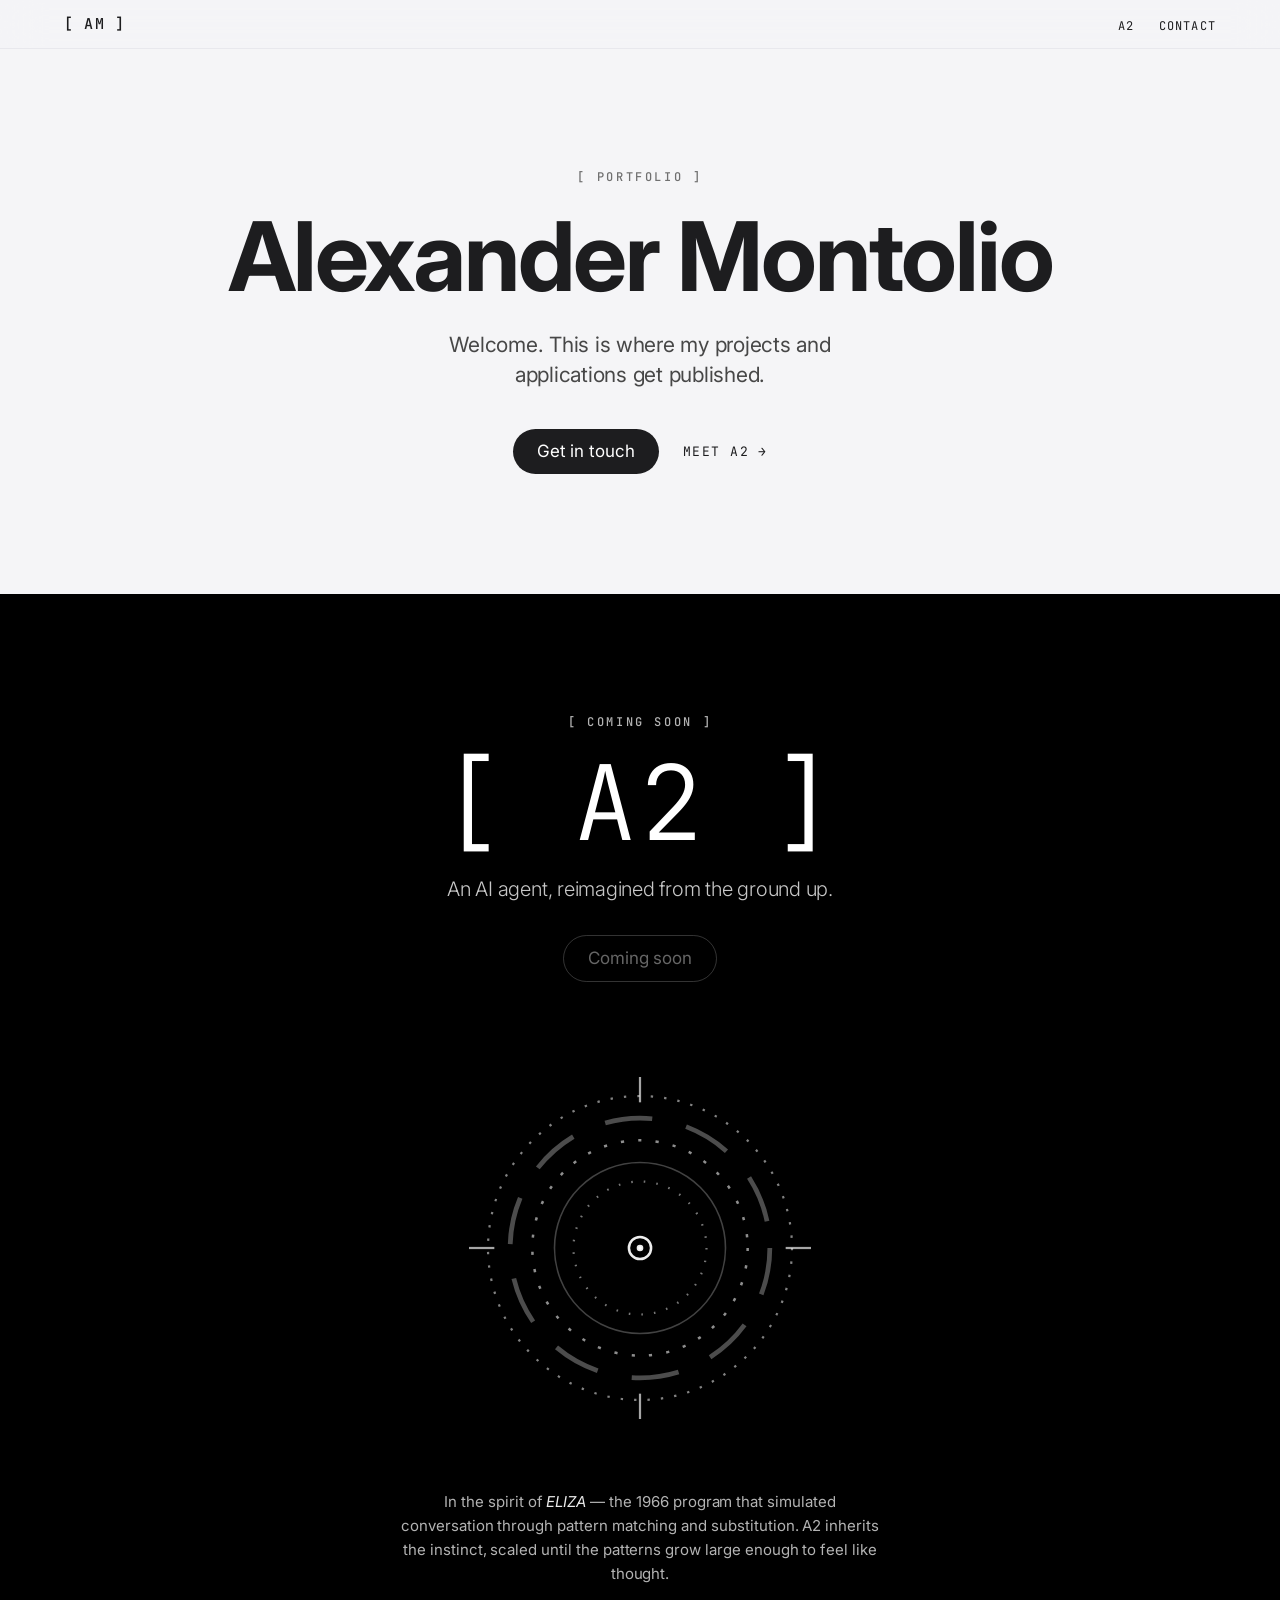
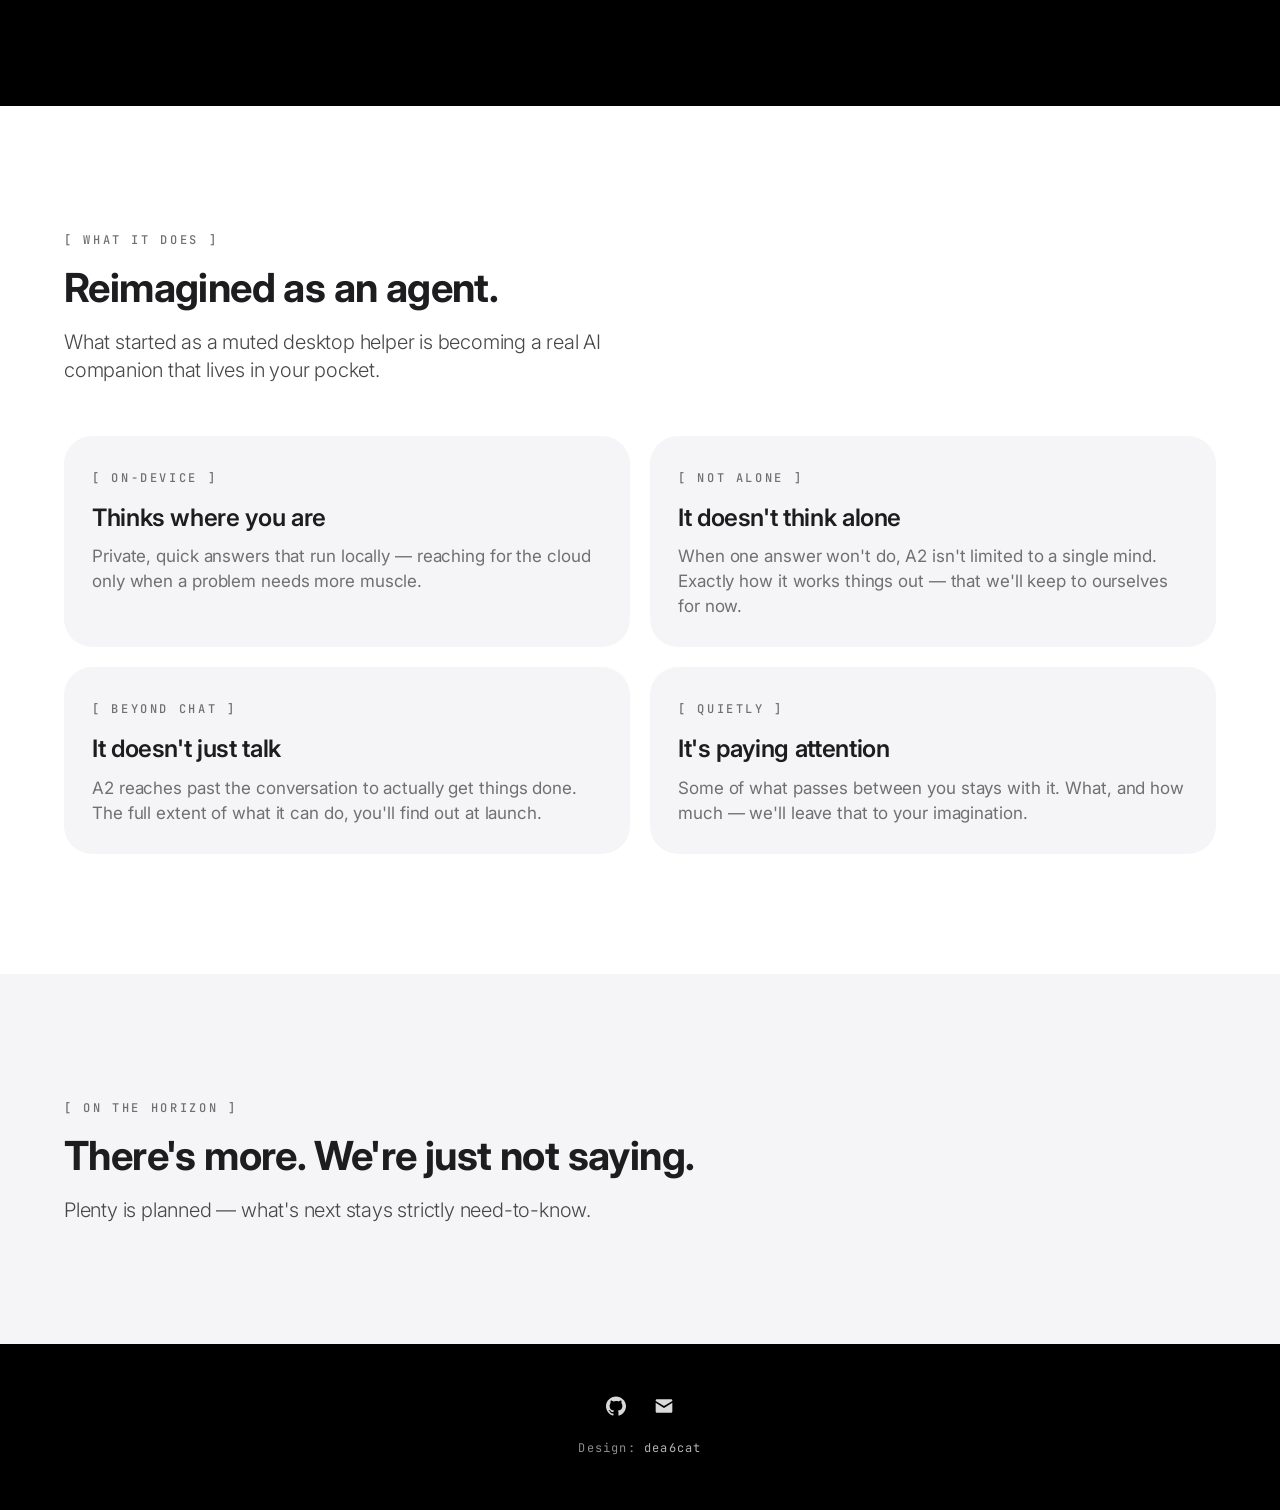
==== index.html @ 45233ff1 "cleanup" ====
<!DOCTYPE HTML>
<!--
	you found this, I'm not apple so I cant hire you, well done tho.
-->
<html lang="en">
	<head>
		<title>Alexander Montolio</title>
		<meta charset="utf-8" />
		<meta name="viewport" content="width=device-width, initial-scale=1" />
		<meta name="description" content="Portfolio of Alexander Montolio — projects and applications, including A2, an AI agent being reimagined." />

		<!-- Fonts: clean sans for gallery display, monospace utility to echo A2 -->
		<link rel="preconnect" href="https://fonts.googleapis.com" />
		<link rel="preconnect" href="https://fonts.gstatic.com" crossorigin />
		<link href="https://fonts.googleapis.com/css2?family=Inter:wght@300;400;500;600;700&family=JetBrains+Mono:wght@400;500&family=Rajdhani:wght@500;600;700&display=swap" rel="stylesheet" />

		<link rel="stylesheet" href="assets/css/a2.css" />
	</head>
	<body>

		<!-- Global navigation -->
		<header class="nav">
			<div class="inner nav__inner">
				<a href="#top" class="nav__brand">[ AM ]</a>
				<ul class="nav__links">
					<li><a href="#a2" class="nav__link">A2</a></li>
					<li><a href="mailto:notalexander24@gmail.com" class="nav__link">Contact</a></li>
				</ul>
			</div>
		</header>

		<main id="top">

			<!-- Hero — pure type on the gallery canvas -->
			<section class="hero">
				<div class="inner">
					<p class="kicker hero__eyebrow">Portfolio</p>
					<h1 class="hero__title">Alexander Montolio</h1>
					<p class="hero__sub">Welcome. This is where my projects and applications get published.</p>
					<div class="hero__actions">
						<a href="mailto:notalexander24@gmail.com" class="btn btn--solid">Get in touch</a>
						<a href="#a2" class="btn btn--ghost">Meet A2 <span class="arr">&rarr;</span></a>
					</div>
				</div>
			</section>

			<!-- A2 showcase — the app's pure-black world -->
			<section class="showcase" id="a2">
				<div class="inner">
					<p class="kicker">Coming soon</p>
					<h2 class="showcase__title">[ A2 ]</h2>
					<p class="showcase__sub">An AI agent, reimagined from the ground up.</p>
					<div class="showcase__actions">
						<span class="btn btn--outline btn--disabled">Coming soon</span>
					</div>
					<div class="reticle" role="img" aria-label="A2">
						<svg viewBox="0 0 240 240" aria-hidden="true">
							<g class="r-reticle">
								<g class="r-ring spin-cw"><circle cx="120" cy="120" r="96" fill="none" stroke-width="1.4" stroke-opacity=".55" stroke-dasharray="1.5 7"/></g>
								<g class="r-ring spin-ccw"><circle cx="120" cy="120" r="82" fill="none" stroke-width="3" stroke-opacity=".32" stroke-dasharray="30 22"/></g>
								<g class="r-ring spin-fast"><circle cx="120" cy="120" r="68" fill="none" stroke-width="1.6" stroke-opacity=".6" stroke-dasharray="2 9"/></g>
								<circle cx="120" cy="120" r="54" fill="none" stroke-width="1" stroke-opacity=".28"/>
								<g class="r-ring spin-ccw"><circle cx="120" cy="120" r="42" fill="none" stroke-width="1.4" stroke-opacity=".5" stroke-dasharray="1 7"/></g>
								<g stroke-width="1.4" stroke-opacity=".7">
									<line x1="120" y1="12" x2="120" y2="28"/><line x1="120" y1="212" x2="120" y2="228"/>
									<line x1="12" y1="120" x2="28" y2="120"/><line x1="212" y1="120" x2="228" y2="120"/>
								</g>
								<circle cx="120" cy="120" r="7" fill="none" stroke-width="1.6"/>
								<circle cx="120" cy="120" r="1.6" fill="#fff" stroke="none"/>
							</g>
							<!-- [ Λ ]2 fragment mark — exact geometry from a2_flutter
							     _FragmentMarkPainter (doc space), centered (209,87) into the
							     viewBox. Symmetric open-bottom caret; full left bracket; shorter
							     right-bracket corner; the 2 at the right foot's baseline. The
							     caret is two strokes from the apex so both legs draw together. -->
							<g class="r-logo" transform="translate(120,120) scale(1.15) translate(-209,-87)">
								<path class="r-stroke" pathLength="100" d="M200,30 L156,150"/>
								<path class="r-stroke" pathLength="100" d="M200,30 L244,150"/>
								<path class="r-stroke" pathLength="100" d="M136,38 L128,38 L128,138 L136,138"/>
								<path class="r-stroke" pathLength="100" d="M264,38 L272,38 L272,102"/>
								<text class="r-two" x="250" y="148" font-size="52">2</text>
							</g>
						</svg>
					</div>
					<p class="showcase__note reveal">In the spirit of <em>ELIZA</em> &mdash; the 1966 program that simulated conversation through pattern matching and substitution. A2 inherits the instinct, scaled until the patterns grow large enough to feel like thought.</p>
				</div>
			</section>

			<!-- Capabilities — feature card grid -->
			<section class="band band--white">
				<div class="inner">
					<div class="section-head reveal">
						<span class="kicker">What it does</span>
						<h2 class="section-head__title">Reimagined as an agent.</h2>
						<p class="section-head__sub">What started as a muted desktop helper is becoming a real AI companion that lives in your pocket.</p>
					</div>
					<div class="grid">
						<div class="card reveal">
							<span class="kicker">On-device</span>
							<h3 class="card__title">Thinks where you are</h3>
							<p class="card__body">Private, quick answers that run locally &mdash; reaching for the cloud only when a problem needs more muscle.</p>
						</div>
						<div class="card reveal">
							<span class="kicker">Not alone</span>
							<h3 class="card__title">It doesn't think alone</h3>
							<p class="card__body">When one answer won't do, A2 isn't limited to a single mind. Exactly how it works things out &mdash; that we'll keep to ourselves for now.</p>
						</div>
						<div class="card reveal">
							<span class="kicker">Beyond chat</span>
							<h3 class="card__title">It doesn't just talk</h3>
							<p class="card__body">A2 reaches past the conversation to actually get things done. The full extent of what it can do, you'll find out at launch.</p>
						</div>
						<div class="card reveal">
							<span class="kicker">Quietly</span>
							<h3 class="card__title">It's paying attention</h3>
							<p class="card__body">Some of what passes between you stays with it. What, and how much &mdash; we'll leave that to your imagination.</p>
						</div>
					</div>
				</div>
			</section>

			<!-- Roadmap — a selective, unordered teaser -->
			<section class="band band--fog">
				<div class="inner">
					<div class="section-head reveal">
						<span class="kicker">On the horizon</span>
						<h2 class="section-head__title">There's more. We're just not saying.</h2>
						<p class="section-head__sub">Plenty is planned &mdash; what's next stays strictly need-to-know.</p>
					</div>
				</div>
			</section>

		</main>

		<!-- Footer -->
		<footer class="footer">
			<div class="inner">
				<ul class="footer__icons">
					<li><a href="https://github.com/dea6cat" aria-label="GitHub">
						<svg viewBox="0 0 24 24" width="20" height="20" fill="currentColor" aria-hidden="true"><path d="M12 .5C5.37.5 0 5.78 0 12.29c0 5.2 3.44 9.6 8.21 11.16.6.11.82-.25.82-.56 0-.28-.01-1.02-.02-2-3.34.71-4.04-1.58-4.04-1.58-.55-1.37-1.34-1.74-1.34-1.74-1.09-.73.08-.72.08-.72 1.2.08 1.84 1.21 1.84 1.21 1.07 1.8 2.81 1.28 3.5.98.11-.76.42-1.28.76-1.57-2.67-.3-5.47-1.31-5.47-5.83 0-1.29.47-2.34 1.24-3.17-.13-.3-.54-1.52.12-3.16 0 0 1.01-.32 3.3 1.21a11.6 11.6 0 0 1 3-.4c1.02 0 2.05.13 3 .4 2.28-1.53 3.29-1.21 3.29-1.21.66 1.64.25 2.86.12 3.16.77.83 1.24 1.88 1.24 3.17 0 4.53-2.81 5.53-5.49 5.82.43.37.81 1.1.81 2.22 0 1.6-.01 2.89-.01 3.28 0 .31.21.69.83.57C20.57 21.88 24 17.48 24 12.29 24 5.78 18.63.5 12 .5Z"/></svg>
					</a></li>
					<li><a href="mailto:notalexander24@gmail.com" aria-label="Email">
						<svg viewBox="0 0 24 24" width="20" height="20" fill="currentColor" aria-hidden="true"><path d="M2 5.5A1.5 1.5 0 0 1 3.5 4h17A1.5 1.5 0 0 1 22 5.5v.4l-10 6.25L2 5.9v-.4Zm0 2.74V18.5A1.5 1.5 0 0 0 3.5 20h17a1.5 1.5 0 0 0 1.5-1.5V8.24l-9.47 5.92a1 1 0 0 1-1.06 0L2 8.24Z"/></svg>
					</a></li>
				</ul>
				<p class="footer__copy">Design: <a href="https://github.com/dea6cat">dea6cat</a></p>
			</div>
		</footer>

		<script>
			// Scroll-triggered reveals — gravity-weighted, respects reduced motion.
			(function () {
				var els = document.querySelectorAll('.reveal');
				if (!('IntersectionObserver' in window) ||
					window.matchMedia('(prefers-reduced-motion: reduce)').matches) {
					els.forEach(function (el) { el.classList.add('is-visible'); });
					return;
				}
				var io = new IntersectionObserver(function (entries) {
					entries.forEach(function (entry) {
						if (entry.isIntersecting) {
							entry.target.classList.add('is-visible');
							io.unobserve(entry.target);
						}
					});
				}, { threshold: 0.15 });
				els.forEach(function (el) { io.observe(el); });
			})();
		</script>

	</body>
</html>
---- assets/css/a2.css ----
/* ===========================================================================
   Gallery rigor, A2 identity.
   Apple-style composition — enormous tight-tracked type, generous whitespace,
   elevation by value (never shadow) — skinned in A2's world: monochrome,
   monospace utility type with wide letter-spacing, the [ bracket ] motif.
   The bright gallery gives way to A2's pure-black void: color enters only as
   product, and A2's "color" is black.
   ========================================================================= */

:root {
	/* Monochrome — A2 carries no chromatic accent */
	--color-ink:         #1d1d1f;
	--color-graphite:    #707070;
	--color-slate:       #474747;
	--color-fog:         #f5f5f7;
	--color-snow:        #ffffff;
	--color-obsidian:    #000000;
	--color-silver-mist: #e8e8ed;
	--color-mark:        #ededed; /* off-white for the A2 fragment mark — slightly muted, not pure white */

	/* Type families */
	--font-display: 'SF Pro Display', 'Inter', ui-sans-serif, system-ui, -apple-system, BlinkMacSystemFont, "Segoe UI", Roboto, sans-serif;
	--font-text:    'SF Pro Text', 'Inter', ui-sans-serif, system-ui, -apple-system, BlinkMacSystemFont, "Segoe UI", Roboto, sans-serif;
	--font-mono:    ui-monospace, 'SF Mono', 'JetBrains Mono', 'Menlo', 'Consolas', monospace;

	/* Weights */
	--w-light: 300; --w-reg: 400; --w-med: 500; --w-semi: 600; --w-bold: 700;

	/* Spacing */
	--s-8: 8px; --s-12: 12px; --s-16: 16px; --s-20: 20px; --s-24: 24px;
	--s-28: 28px; --s-32: 32px; --s-40: 40px; --s-48: 48px; --s-52: 52px;
	--s-76: 76px; --s-80: 80px; --s-120: 120px;

	/* Layout */
	--page-max: 1200px;
	--radius-card: 28px;
	--radius-pill: 999px;

	/* Motion */
	--ease: ease;
	--dur: 0.344s;
	--dur-quick: 0.1s;
}

/* --- Reset / base ------------------------------------------------------- */

*, *::before, *::after { box-sizing: border-box; }
html { -webkit-text-size-adjust: 100%; scroll-behavior: smooth; }

body {
	margin: 0;
	background: var(--color-fog);
	color: var(--color-ink);
	font-family: var(--font-text);
	font-size: 17px;
	line-height: 1.47;
	letter-spacing: -0.1px;
	font-weight: var(--w-reg);
	-webkit-font-smoothing: antialiased;
	-moz-osx-font-smoothing: grayscale;
}

img { display: block; max-width: 100%; }
a { color: var(--color-ink); text-decoration: none; }
a:hover { text-decoration: underline; }
h1, h2, h3, p { margin: 0; }

:focus-visible {
	outline: 2px solid var(--color-ink);
	outline-offset: 4px;
	border-radius: 2px;
}

/* The A2 signature: bracket-wrapped monospace label */
.kicker {
	font-family: var(--font-mono);
	font-size: 12px;
	font-weight: var(--w-med);
	letter-spacing: 0.22em;
	text-transform: uppercase;
	color: var(--color-graphite);
}
.kicker::before { content: "[ "; }
.kicker::after  { content: " ]"; }

/* --- Inner / bands ----------------------------------------------------- */

.inner {
	width: 100%;
	max-width: var(--page-max);
	margin: 0 auto;
	padding-left: var(--s-24);
	padding-right: var(--s-24);
}

.band { padding-top: var(--s-120); padding-bottom: var(--s-120); }
.band--white { background: var(--color-snow); }
.band--fog   { background: var(--color-fog); }

/* --- Buttons ----------------------------------------------------------- */

.btn {
	display: inline-flex;
	align-items: center;
	gap: var(--s-8);
	font-family: var(--font-text);
	font-size: 17px;
	font-weight: var(--w-reg);
	letter-spacing: -0.1px;
	line-height: 1.2;
	cursor: pointer;
	border: 0;
	transition: background-color var(--dur-quick) var(--ease), color var(--dur-quick) var(--ease), opacity var(--dur-quick) var(--ease);
}

/* Ink pill — the one solid CTA on light surfaces */
.btn--solid {
	background: var(--color-ink);
	color: var(--color-snow);
	border-radius: var(--radius-pill);
	padding: var(--s-12) var(--s-24);
}
.btn--solid:hover { background: #000; text-decoration: none; }

/* Outlined pill — for the pure-black A2 stage */
.btn--outline {
	background: transparent;
	color: var(--color-snow);
	border: 1px solid rgba(255,255,255,0.5);
	border-radius: var(--radius-pill);
	padding: var(--s-12) var(--s-24);
}

.btn--disabled { opacity: 0.4; cursor: not-allowed; pointer-events: none; }

/* Ghost text link — quiet secondary action, mono to echo A2 */
.btn--ghost {
	background: transparent;
	color: var(--color-ink);
	font-family: var(--font-mono);
	font-size: 13px;
	letter-spacing: 0.12em;
	text-transform: uppercase;
	padding: var(--s-8) 0;
}
.btn--ghost:hover { color: var(--color-graphite); text-decoration: none; }
.btn--ghost .arr { transition: transform var(--dur-quick) var(--ease); }
.btn--ghost:hover .arr { transform: translateX(3px); }

/* --- Global navigation -------------------------------------------------- */

.nav {
	position: sticky;
	top: 0;
	z-index: 1000;
	background: rgba(245,245,247,0.82);
	backdrop-filter: saturate(180%) blur(20px);
	-webkit-backdrop-filter: saturate(180%) blur(20px);
	border-bottom: 1px solid var(--color-silver-mist);
}
.nav__inner {
	display: flex;
	align-items: center;
	justify-content: space-between;
	height: 48px;
}
.nav__brand {
	font-family: var(--font-mono);
	font-size: 15px;
	font-weight: var(--w-med);
	letter-spacing: 0.08em;
	color: var(--color-ink);
}
.nav__brand:hover { text-decoration: none; color: var(--color-graphite); }
.nav__links {
	display: flex;
	align-items: center;
	gap: var(--s-24);
	list-style: none;
	margin: 0;
	padding: 0;
}
.nav__link {
	font-family: var(--font-mono);
	font-size: 12px;
	font-weight: var(--w-reg);
	letter-spacing: 0.1em;
	text-transform: uppercase;
	color: var(--color-ink);
}
.nav__link:hover { color: var(--color-graphite); text-decoration: none; }

/* --- Hero — pure type on the gallery canvas ----------------------------- */

.hero {
	background: var(--color-fog);
	text-align: center;
	padding-top: var(--s-120);
	padding-bottom: var(--s-120);
}
.hero__eyebrow { margin-bottom: var(--s-20); }
.hero__title {
	font-family: var(--font-display);
	font-weight: var(--w-bold);
	font-size: clamp(52px, 9.5vw, 96px);
	line-height: 1.04;
	letter-spacing: -0.022em;
	color: var(--color-ink);
	margin: 0 auto;
	max-width: 14ch;
}
.hero__sub {
	font-size: 21px;
	font-weight: var(--w-reg);
	line-height: 1.4;
	letter-spacing: -0.012em;
	color: var(--color-slate);
	max-width: 32ch;
	margin: var(--s-24) auto 0;
}
.hero__actions {
	display: flex;
	align-items: center;
	justify-content: center;
	gap: var(--s-24);
	margin-top: var(--s-40);
	flex-wrap: wrap;
}

/* --- A2 showcase — the app's pure-black world --------------------------- */

.showcase {
	background: var(--color-obsidian);
	color: var(--color-snow);
	text-align: center;
	padding-top: var(--s-120);
	padding-bottom: var(--s-120);
}
.showcase .kicker { color: rgba(255,255,255,0.7); }
.showcase__title {
	font-family: var(--font-mono);
	font-weight: var(--w-light);
	font-size: clamp(56px, 11vw, 104px);
	line-height: 1;
	letter-spacing: 0.04em;
	color: var(--color-snow);
	margin: var(--s-20) 0 0;
}
.showcase__sub {
	font-size: 20px;
	font-weight: var(--w-light);
	line-height: 1.4;
	letter-spacing: -0.012em;
	color: rgba(255,255,255,0.78);
	max-width: 34ch;
	margin: var(--s-20) auto 0;
}
.showcase__actions { margin-top: var(--s-32); }

/* Closing footnote — the ELIZA lineage, hinting at how the modern thing works */
.showcase__note {
	max-width: 54ch;
	margin: var(--s-52) auto 0;
	font-size: 15px;
	font-weight: var(--w-reg);
	line-height: 1.6;
	letter-spacing: -0.003em;
	color: rgba(255,255,255,0.7);
}
.showcase__note em { font-style: italic; color: rgba(255,255,255,0.92); }

/* The HUD reticle floats in the void and morphs into the [ Λ ]2 logo on its
   own continuous loop, so every visitor sees the transformation. Idle ring
   spin and the reticle→logo morph are both time-based CSS — no scroll needed. */
.reticle {
	width: min(380px, 76%);
	margin: var(--s-76) auto 0;
}
.reticle svg { display: block; width: 100%; height: auto; overflow: visible; }
.reticle circle, .reticle line { stroke: var(--color-mark); }

/* Idle counter-rotation — always alive */
.r-ring { transform-box: fill-box; transform-origin: center; }
.spin-cw   { animation: r-spin-cw 26s linear infinite; }
.spin-ccw  { animation: r-spin-ccw 20s linear infinite; }
.spin-fast { animation: r-spin-cw 13s linear infinite; }
@keyframes r-spin-cw  { to { transform: rotate(360deg); } }
@keyframes r-spin-ccw { to { transform: rotate(-360deg); } }

/* Self-running morph cycle (~9s): rings dwell → collapse inward → the COMPLETE
   [ Λ ]2 mark fades in and holds to be read → fades → rings return. The mark is
   always fully drawn (no stroke-by-stroke reveal), so it can never appear
   half-drawn; visibility is driven entirely by the .r-logo group's opacity. */
.r-reticle, .r-logo {
	animation-duration: 9s;
	animation-timing-function: ease-in-out;
	animation-iteration-count: infinite;
}
.r-reticle { transform-box: fill-box; transform-origin: center; animation-name: r-reticle-morph; }
.r-logo    { opacity: 0; animation-name: r-logo-morph; }
.r-stroke  {
	stroke: var(--color-mark); fill: none; stroke-width: 2;
	vector-effect: non-scaling-stroke; stroke-linecap: butt; stroke-linejoin: miter; stroke-miterlimit: 6;
}
.r-two     { fill: var(--color-mark); font-family: 'Rajdhani', var(--font-mono); font-weight: 500; }

@keyframes r-reticle-morph {
	0%, 30%   { opacity: 1; transform: scale(1) rotate(0deg); }
	44%       { opacity: 0; transform: scale(.3) rotate(70deg); }
	74%       { opacity: 0; transform: scale(.3) rotate(70deg); }
	88%, 100% { opacity: 1; transform: scale(1) rotate(0deg); }
}
@keyframes r-logo-morph  { 0%,34% { opacity: 0; } 46%,72% { opacity: 1; } 82%,100% { opacity: 0; } }

/* Reduced motion: hold the static logo, no spin */
@media (prefers-reduced-motion: reduce) {
	.r-ring { animation: none; }
	.r-reticle { display: none; }
	.r-logo { opacity: 1; animation: none; }
}

/* --- Section header ----------------------------------------------------- */

.section-head { max-width: 720px; margin-bottom: var(--s-52); }
.section-head:last-child { margin-bottom: 0; } /* no trailing gap when the header stands alone (roadmap) */
.section-head .kicker { display: inline-block; margin-bottom: var(--s-16); }
.section-head__title {
	font-family: var(--font-display);
	font-weight: var(--w-bold);
	font-size: clamp(32px, 4.6vw, 40px);
	line-height: 1.17;
	letter-spacing: -0.015em;
	color: var(--color-ink);
}
.section-head__sub {
	font-size: 20px;
	font-weight: var(--w-light);
	line-height: 1.4;
	letter-spacing: -0.2px;
	color: var(--color-slate);
	max-width: 560px;
	margin-top: var(--s-16);
}

/* --- Feature card grid -------------------------------------------------- */

.grid {
	display: grid;
	grid-template-columns: repeat(2, 1fr);
	gap: var(--s-20);
}
.card {
	border-radius: var(--radius-card);
	padding: var(--s-28);
	box-shadow: none;
}
.band--white .card { background: var(--color-fog); }  /* cards recede on white */
.band--fog   .card { background: var(--color-snow); } /* cards lift on fog */

.card .kicker { display: inline-block; margin-bottom: var(--s-16); }
.card__title {
	font-family: var(--font-display);
	font-size: 24px;
	font-weight: var(--w-semi);
	letter-spacing: -0.36px;
	line-height: 1.2;
	color: var(--color-ink);
	margin-bottom: var(--s-12);
}
.card__body {
	font-size: 17px;
	font-weight: var(--w-reg);
	line-height: 1.47;
	letter-spacing: -0.1px;
	color: var(--color-graphite);
}

/* --- Footer ------------------------------------------------------------- */

.footer {
	background: var(--color-obsidian);
	color: var(--color-snow);
	padding-top: var(--s-52);
	padding-bottom: var(--s-52);
	text-align: center;
}
.footer__icons {
	display: flex;
	justify-content: center;
	gap: var(--s-28);
	list-style: none;
	margin: 0 0 var(--s-24);
	padding: 0;
}
.footer__icons a {
	color: var(--color-snow);
	opacity: 0.85;
	transition: opacity var(--dur-quick) var(--ease);
}
.footer__icons a:hover { opacity: 1; }
.footer__icons svg { display: block; }
.footer__icons .label {
	position: absolute; width: 1px; height: 1px;
	overflow: hidden; clip: rect(0 0 0 0); white-space: nowrap;
}
.footer__copy {
	font-family: var(--font-mono);
	font-size: 12px;
	letter-spacing: 0.1em;
	color: rgba(255,255,255,0.55);
}
.footer__copy a { color: rgba(255,255,255,0.7); }

/* --- Scroll reveal ------------------------------------------------------ */

.reveal {
	opacity: 0;
	transform: translateY(20px);
	transition: opacity var(--dur) var(--ease), transform var(--dur) var(--ease);
}
.reveal.is-visible { opacity: 1; transform: none; }

/* --- Responsive --------------------------------------------------------- */

@media (max-width: 736px) {
	.band, .hero, .showcase { padding-top: var(--s-80); padding-bottom: var(--s-80); }
	.grid { grid-template-columns: 1fr; }
	.nav__links { gap: var(--s-16); }
	.showcase__media { margin-top: var(--s-48); }
}

@media (prefers-reduced-motion: reduce) {
	html { scroll-behavior: auto; }
	.reveal { opacity: 1; transform: none; transition: none; }
	.btn, .footer__icons a, .btn--ghost .arr { transition: none; }
}
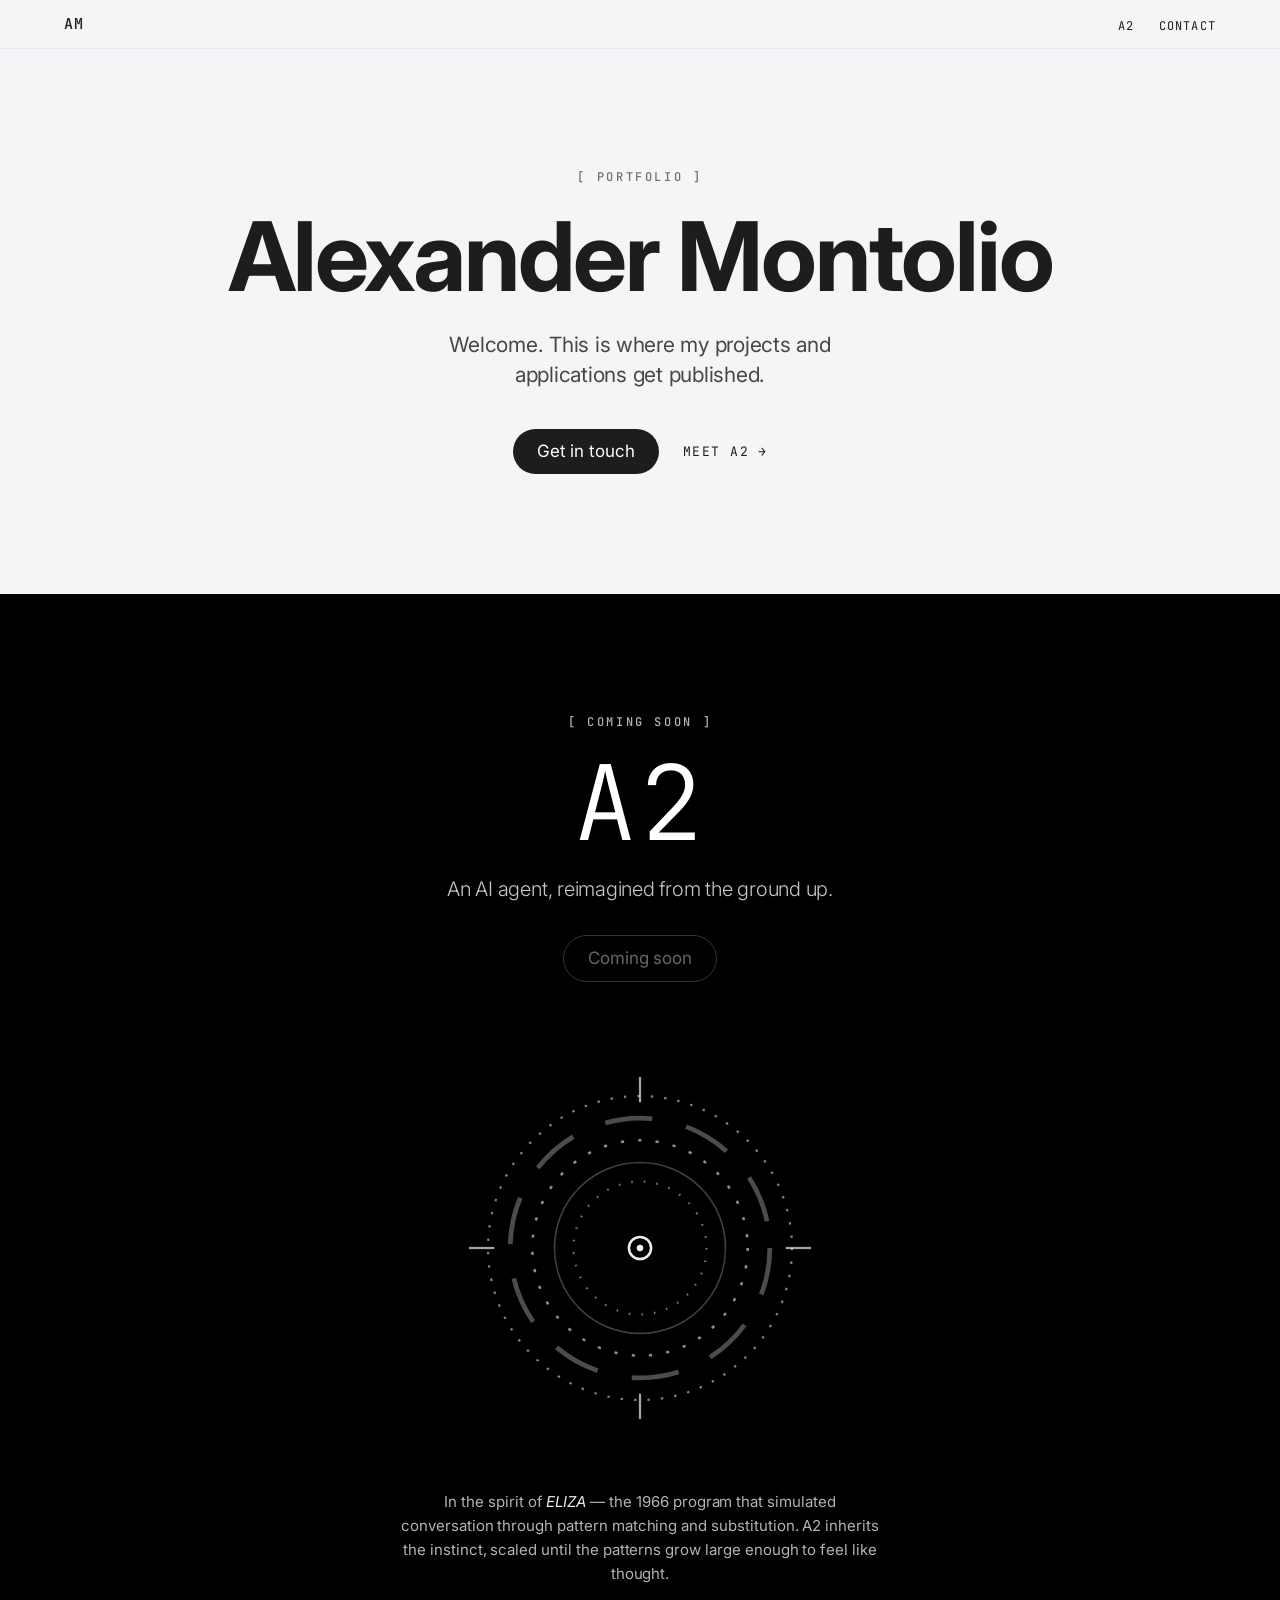
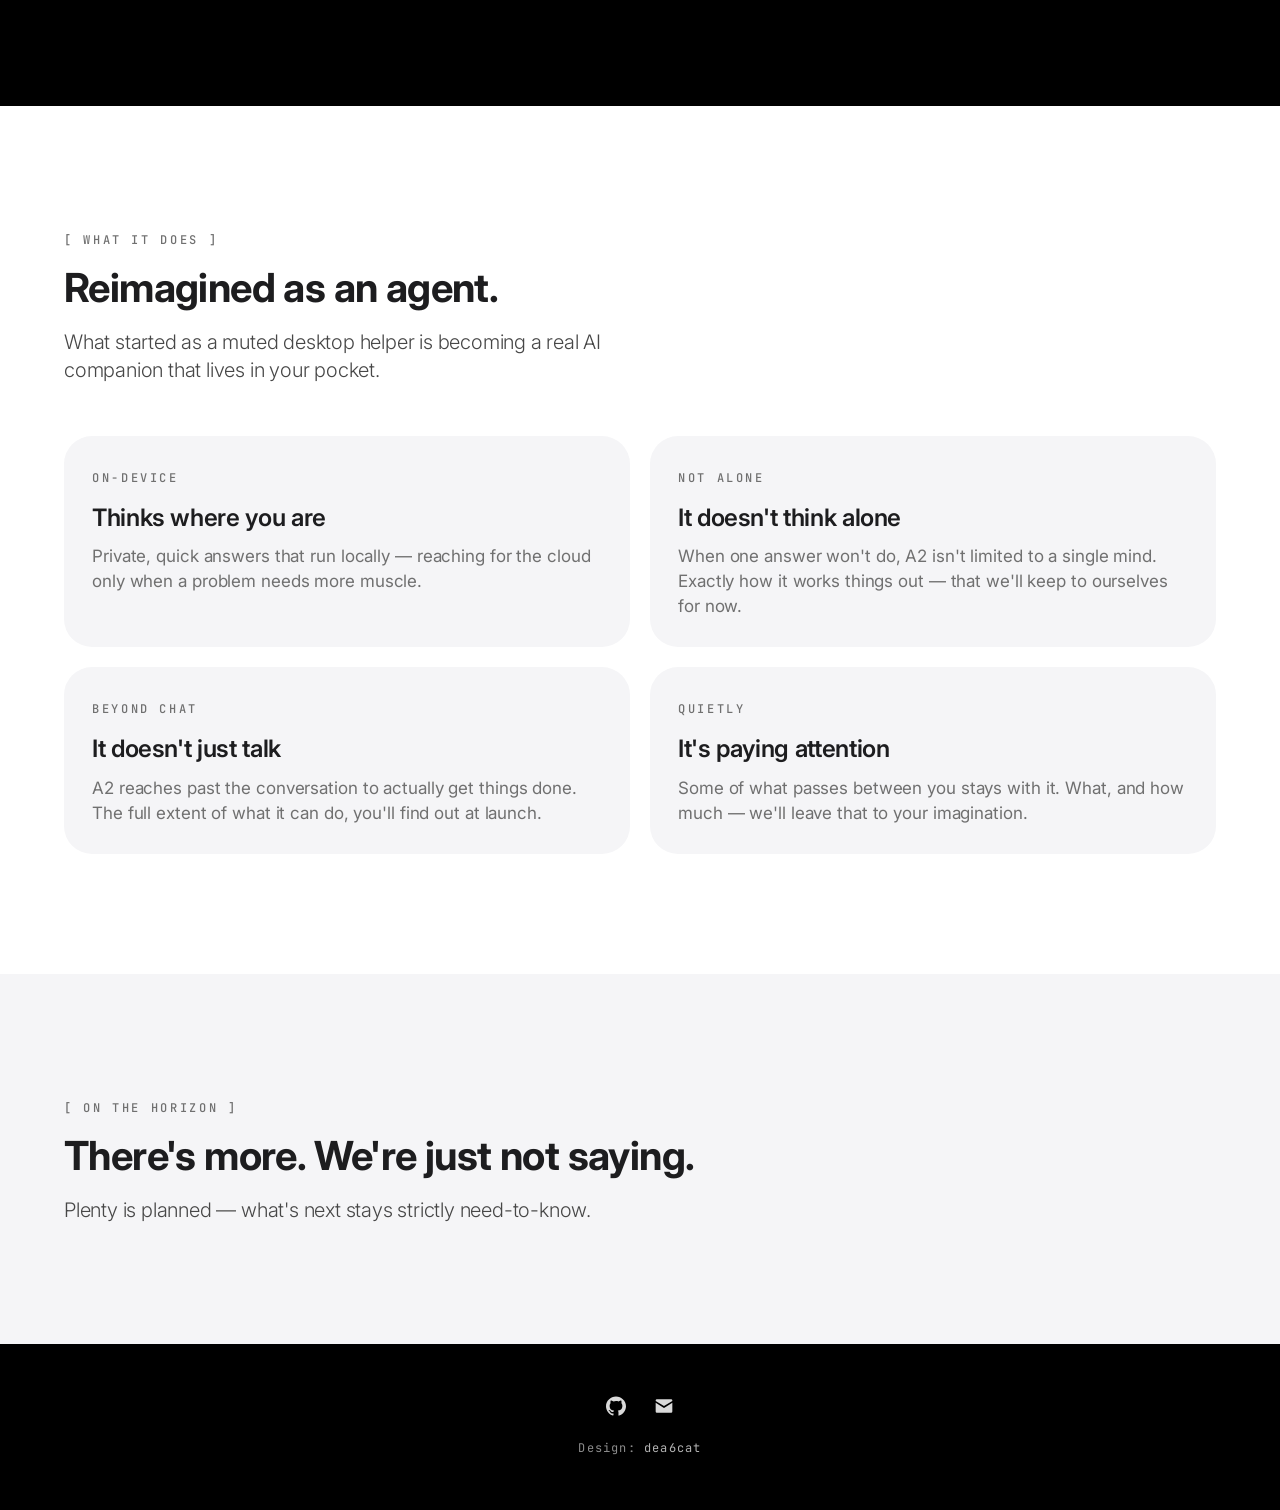
==== commit de3b5411: "remove unnecessary []" ====
--- a/index.html
+++ b/index.html
@@ -21,7 +21,7 @@
 		<!-- Global navigation -->
 		<header class="nav">
 			<div class="inner nav__inner">
-				<a href="#top" class="nav__brand">[ AM ]</a>
+				<a href="#top" class="nav__brand">AM</a>
 				<ul class="nav__links">
 					<li><a href="#a2" class="nav__link">A2</a></li>
 					<li><a href="mailto:notalexander24@gmail.com" class="nav__link">Contact</a></li>
@@ -48,7 +48,7 @@
 			<section class="showcase" id="a2">
 				<div class="inner">
 					<p class="kicker">Coming soon</p>
-					<h2 class="showcase__title">[ A2 ]</h2>
+					<h2 class="showcase__title">A2</h2>
 					<p class="showcase__sub">An AI agent, reimagined from the ground up.</p>
 					<div class="showcase__actions">
 						<span class="btn btn--outline btn--disabled">Coming soon</span>
@@ -96,22 +96,22 @@
 					</div>
 					<div class="grid">
 						<div class="card reveal">
-							<span class="kicker">On-device</span>
+							<span class="kicker kicker--bare">On-device</span>
 							<h3 class="card__title">Thinks where you are</h3>
 							<p class="card__body">Private, quick answers that run locally &mdash; reaching for the cloud only when a problem needs more muscle.</p>
 						</div>
 						<div class="card reveal">
-							<span class="kicker">Not alone</span>
+							<span class="kicker kicker--bare">Not alone</span>
 							<h3 class="card__title">It doesn't think alone</h3>
 							<p class="card__body">When one answer won't do, A2 isn't limited to a single mind. Exactly how it works things out &mdash; that we'll keep to ourselves for now.</p>
 						</div>
 						<div class="card reveal">
-							<span class="kicker">Beyond chat</span>
+							<span class="kicker kicker--bare">Beyond chat</span>
 							<h3 class="card__title">It doesn't just talk</h3>
 							<p class="card__body">A2 reaches past the conversation to actually get things done. The full extent of what it can do, you'll find out at launch.</p>
 						</div>
 						<div class="card reveal">
-							<span class="kicker">Quietly</span>
+							<span class="kicker kicker--bare">Quietly</span>
 							<h3 class="card__title">It's paying attention</h3>
 							<p class="card__body">Some of what passes between you stays with it. What, and how much &mdash; we'll leave that to your imagination.</p>
 						</div>
--- a/assets/css/a2.css
+++ b/assets/css/a2.css
@@ -82,6 +82,8 @@
 }
 .kicker::before { content: "[ "; }
 .kicker::after  { content: " ]"; }
+.kicker--bare::before,
+.kicker--bare::after { content: none; }
 
 /* --- Inner / bands ----------------------------------------------------- */
 
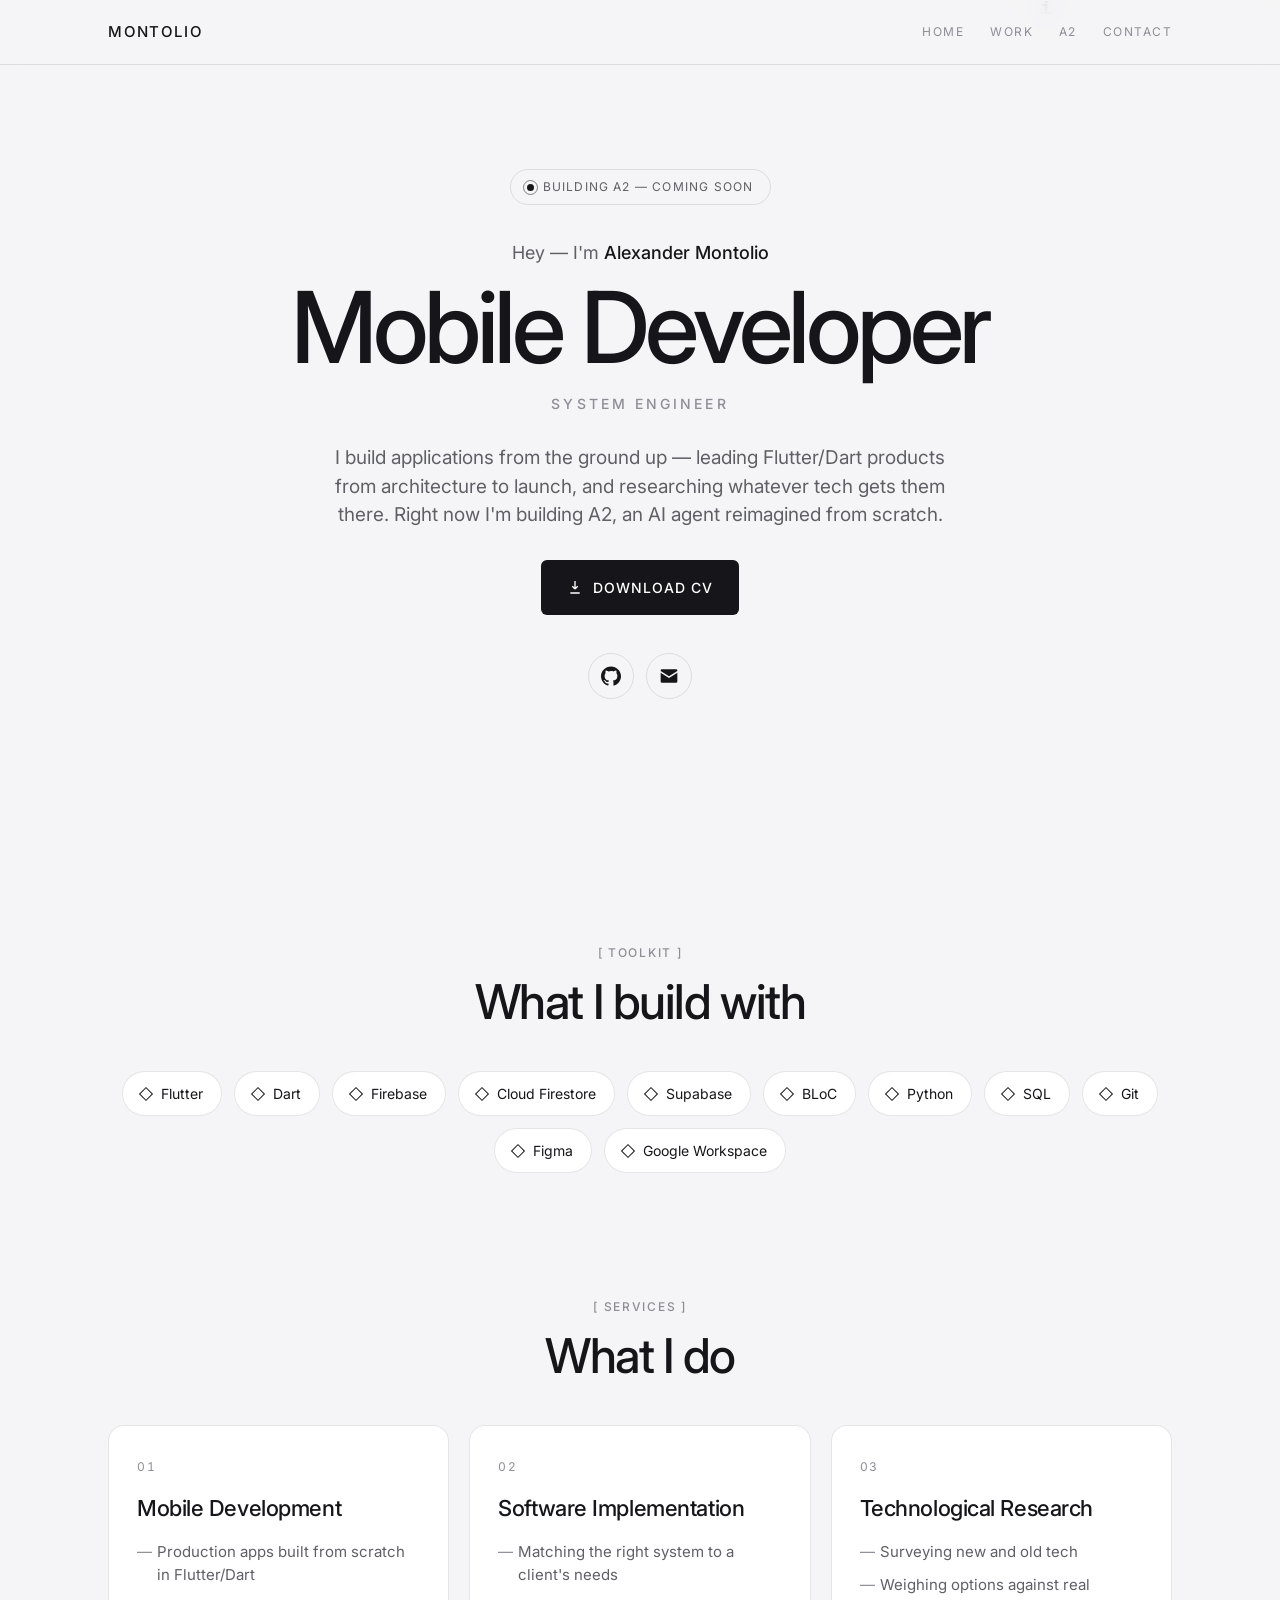
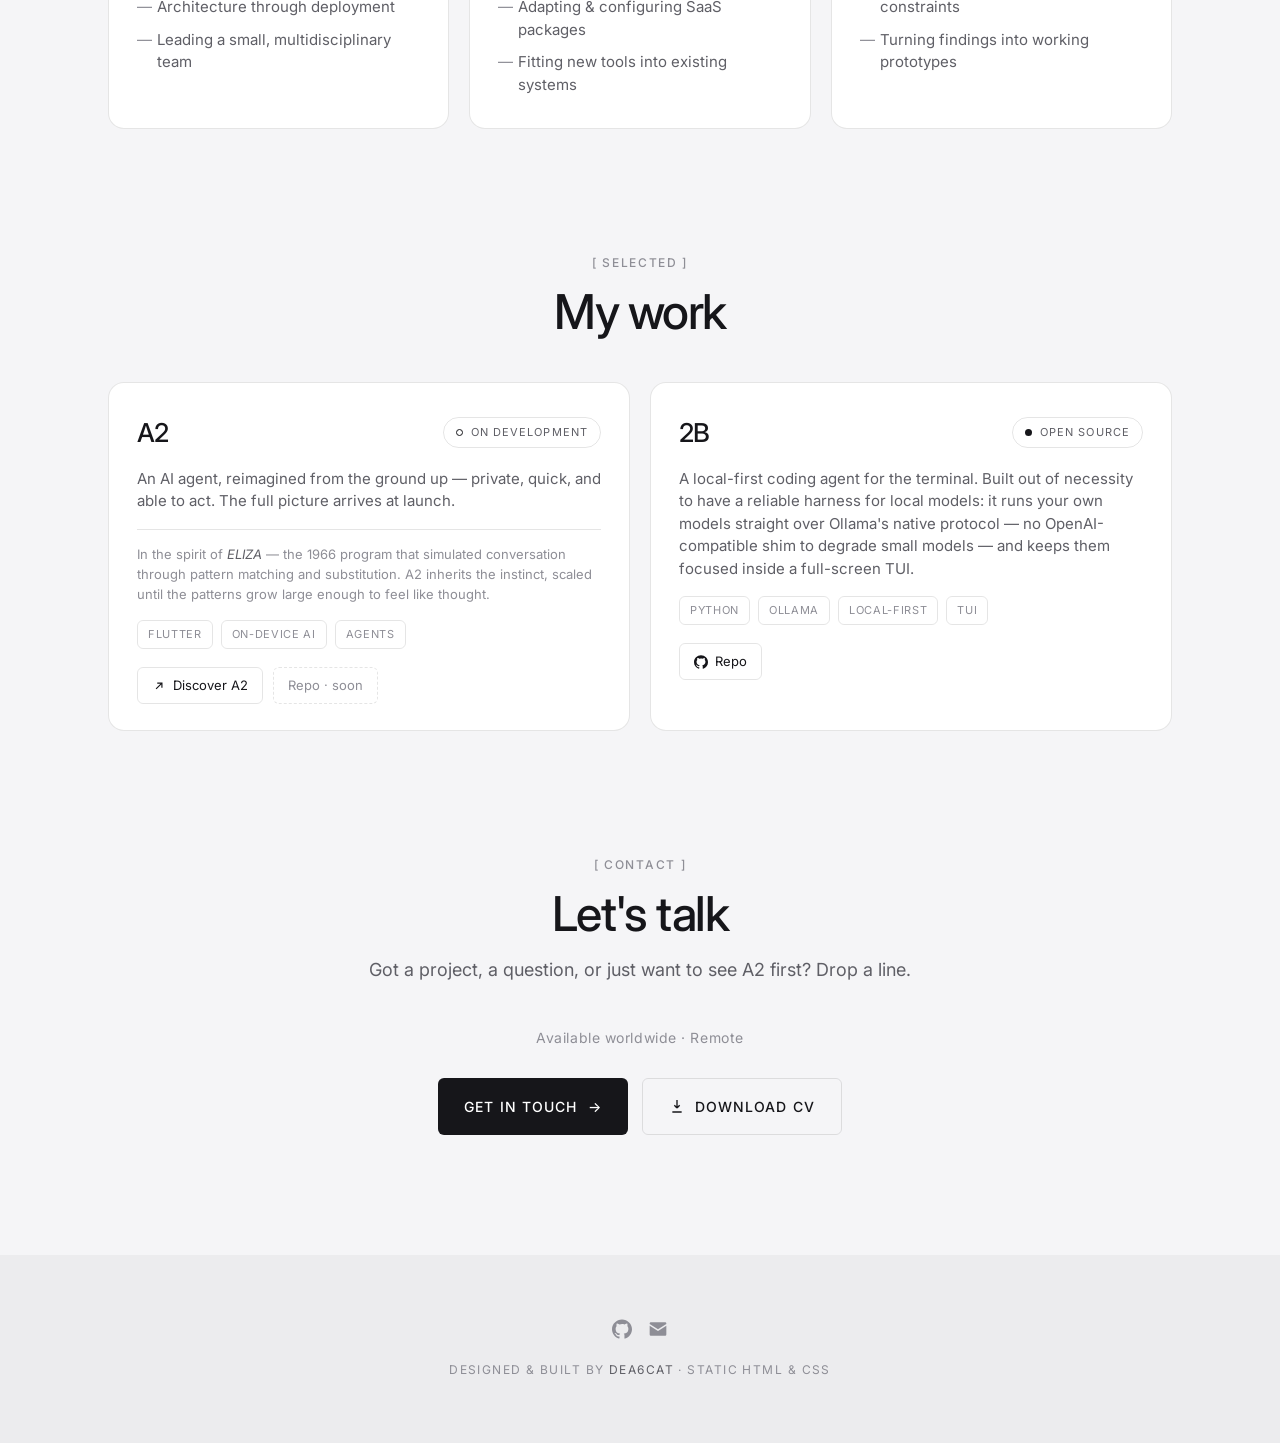
==== commit ce8a399d: "Redesign portfolio: two-page layout, code-rain, bilingual, CV download - Rework index.html into a mo" ====
--- a/index.html
+++ b/index.html
@@ -1,172 +1,393 @@
-<!DOCTYPE HTML>
-<!--
-	you found this, I'm not apple so I cant hire you, well done tho.
--->
+<!DOCTYPE html>
 <html lang="en">
-	<head>
-		<title>Alexander Montolio</title>
-		<meta charset="utf-8" />
-		<meta name="viewport" content="width=device-width, initial-scale=1" />
-		<meta name="description" content="Portfolio of Alexander Montolio — projects and applications, including A2, an AI agent being reimagined." />
-
-		<!-- Fonts: clean sans for gallery display, monospace utility to echo A2 -->
-		<link rel="preconnect" href="https://fonts.googleapis.com" />
-		<link rel="preconnect" href="https://fonts.gstatic.com" crossorigin />
-		<link href="https://fonts.googleapis.com/css2?family=Inter:wght@300;400;500;600;700&family=JetBrains+Mono:wght@400;500&family=Rajdhani:wght@500;600;700&display=swap" rel="stylesheet" />
-
-		<link rel="stylesheet" href="assets/css/a2.css" />
-	</head>
-	<body>
-
-		<!-- Global navigation -->
-		<header class="nav">
-			<div class="inner nav__inner">
-				<a href="#top" class="nav__brand">AM</a>
-				<ul class="nav__links">
-					<li><a href="#a2" class="nav__link">A2</a></li>
-					<li><a href="mailto:notalexander24@gmail.com" class="nav__link">Contact</a></li>
-				</ul>
-			</div>
-		</header>
-
-		<main id="top">
-
-			<!-- Hero — pure type on the gallery canvas -->
-			<section class="hero">
-				<div class="inner">
-					<p class="kicker hero__eyebrow">Portfolio</p>
-					<h1 class="hero__title">Alexander Montolio</h1>
-					<p class="hero__sub">Welcome. This is where my projects and applications get published.</p>
-					<div class="hero__actions">
-						<a href="mailto:notalexander24@gmail.com" class="btn btn--solid">Get in touch</a>
-						<a href="#a2" class="btn btn--ghost">Meet A2 <span class="arr">&rarr;</span></a>
-					</div>
-				</div>
-			</section>
-
-			<!-- A2 showcase — the app's pure-black world -->
-			<section class="showcase" id="a2">
-				<div class="inner">
-					<p class="kicker">Coming soon</p>
-					<h2 class="showcase__title">A2</h2>
-					<p class="showcase__sub">An AI agent, reimagined from the ground up.</p>
-					<div class="showcase__actions">
-						<span class="btn btn--outline btn--disabled">Coming soon</span>
-					</div>
-					<div class="reticle" role="img" aria-label="A2">
-						<svg viewBox="0 0 240 240" aria-hidden="true">
-							<g class="r-reticle">
-								<g class="r-ring spin-cw"><circle cx="120" cy="120" r="96" fill="none" stroke-width="1.4" stroke-opacity=".55" stroke-dasharray="1.5 7"/></g>
-								<g class="r-ring spin-ccw"><circle cx="120" cy="120" r="82" fill="none" stroke-width="3" stroke-opacity=".32" stroke-dasharray="30 22"/></g>
-								<g class="r-ring spin-fast"><circle cx="120" cy="120" r="68" fill="none" stroke-width="1.6" stroke-opacity=".6" stroke-dasharray="2 9"/></g>
-								<circle cx="120" cy="120" r="54" fill="none" stroke-width="1" stroke-opacity=".28"/>
-								<g class="r-ring spin-ccw"><circle cx="120" cy="120" r="42" fill="none" stroke-width="1.4" stroke-opacity=".5" stroke-dasharray="1 7"/></g>
-								<g stroke-width="1.4" stroke-opacity=".7">
-									<line x1="120" y1="12" x2="120" y2="28"/><line x1="120" y1="212" x2="120" y2="228"/>
-									<line x1="12" y1="120" x2="28" y2="120"/><line x1="212" y1="120" x2="228" y2="120"/>
-								</g>
-								<circle cx="120" cy="120" r="7" fill="none" stroke-width="1.6"/>
-								<circle cx="120" cy="120" r="1.6" fill="#fff" stroke="none"/>
-							</g>
-							<!-- [ Λ ]2 fragment mark — exact geometry from a2_flutter
-							     _FragmentMarkPainter (doc space), centered (209,87) into the
-							     viewBox. Symmetric open-bottom caret; full left bracket; shorter
-							     right-bracket corner; the 2 at the right foot's baseline. The
-							     caret is two strokes from the apex so both legs draw together. -->
-							<g class="r-logo" transform="translate(120,120) scale(1.15) translate(-209,-87)">
-								<path class="r-stroke" pathLength="100" d="M200,30 L156,150"/>
-								<path class="r-stroke" pathLength="100" d="M200,30 L244,150"/>
-								<path class="r-stroke" pathLength="100" d="M136,38 L128,38 L128,138 L136,138"/>
-								<path class="r-stroke" pathLength="100" d="M264,38 L272,38 L272,102"/>
-								<text class="r-two" x="250" y="148" font-size="52">2</text>
-							</g>
-						</svg>
-					</div>
-					<p class="showcase__note reveal">In the spirit of <em>ELIZA</em> &mdash; the 1966 program that simulated conversation through pattern matching and substitution. A2 inherits the instinct, scaled until the patterns grow large enough to feel like thought.</p>
-				</div>
-			</section>
-
-			<!-- Capabilities — feature card grid -->
-			<section class="band band--white">
-				<div class="inner">
-					<div class="section-head reveal">
-						<span class="kicker">What it does</span>
-						<h2 class="section-head__title">Reimagined as an agent.</h2>
-						<p class="section-head__sub">What started as a muted desktop helper is becoming a real AI companion that lives in your pocket.</p>
-					</div>
-					<div class="grid">
-						<div class="card reveal">
-							<span class="kicker kicker--bare">On-device</span>
-							<h3 class="card__title">Thinks where you are</h3>
-							<p class="card__body">Private, quick answers that run locally &mdash; reaching for the cloud only when a problem needs more muscle.</p>
-						</div>
-						<div class="card reveal">
-							<span class="kicker kicker--bare">Not alone</span>
-							<h3 class="card__title">It doesn't think alone</h3>
-							<p class="card__body">When one answer won't do, A2 isn't limited to a single mind. Exactly how it works things out &mdash; that we'll keep to ourselves for now.</p>
-						</div>
-						<div class="card reveal">
-							<span class="kicker kicker--bare">Beyond chat</span>
-							<h3 class="card__title">It doesn't just talk</h3>
-							<p class="card__body">A2 reaches past the conversation to actually get things done. The full extent of what it can do, you'll find out at launch.</p>
-						</div>
-						<div class="card reveal">
-							<span class="kicker kicker--bare">Quietly</span>
-							<h3 class="card__title">It's paying attention</h3>
-							<p class="card__body">Some of what passes between you stays with it. What, and how much &mdash; we'll leave that to your imagination.</p>
-						</div>
-					</div>
-				</div>
-			</section>
-
-			<!-- Roadmap — a selective, unordered teaser -->
-			<section class="band band--fog">
-				<div class="inner">
-					<div class="section-head reveal">
-						<span class="kicker">On the horizon</span>
-						<h2 class="section-head__title">There's more. We're just not saying.</h2>
-						<p class="section-head__sub">Plenty is planned &mdash; what's next stays strictly need-to-know.</p>
-					</div>
-				</div>
-			</section>
-
-		</main>
-
-		<!-- Footer -->
-		<footer class="footer">
-			<div class="inner">
-				<ul class="footer__icons">
-					<li><a href="https://github.com/dea6cat" aria-label="GitHub">
-						<svg viewBox="0 0 24 24" width="20" height="20" fill="currentColor" aria-hidden="true"><path d="M12 .5C5.37.5 0 5.78 0 12.29c0 5.2 3.44 9.6 8.21 11.16.6.11.82-.25.82-.56 0-.28-.01-1.02-.02-2-3.34.71-4.04-1.58-4.04-1.58-.55-1.37-1.34-1.74-1.34-1.74-1.09-.73.08-.72.08-.72 1.2.08 1.84 1.21 1.84 1.21 1.07 1.8 2.81 1.28 3.5.98.11-.76.42-1.28.76-1.57-2.67-.3-5.47-1.31-5.47-5.83 0-1.29.47-2.34 1.24-3.17-.13-.3-.54-1.52.12-3.16 0 0 1.01-.32 3.3 1.21a11.6 11.6 0 0 1 3-.4c1.02 0 2.05.13 3 .4 2.28-1.53 3.29-1.21 3.29-1.21.66 1.64.25 2.86.12 3.16.77.83 1.24 1.88 1.24 3.17 0 4.53-2.81 5.53-5.49 5.82.43.37.81 1.1.81 2.22 0 1.6-.01 2.89-.01 3.28 0 .31.21.69.83.57C20.57 21.88 24 17.48 24 12.29 24 5.78 18.63.5 12 .5Z"/></svg>
-					</a></li>
-					<li><a href="mailto:notalexander24@gmail.com" aria-label="Email">
-						<svg viewBox="0 0 24 24" width="20" height="20" fill="currentColor" aria-hidden="true"><path d="M2 5.5A1.5 1.5 0 0 1 3.5 4h17A1.5 1.5 0 0 1 22 5.5v.4l-10 6.25L2 5.9v-.4Zm0 2.74V18.5A1.5 1.5 0 0 0 3.5 20h17a1.5 1.5 0 0 0 1.5-1.5V8.24l-9.47 5.92a1 1 0 0 1-1.06 0L2 8.24Z"/></svg>
-					</a></li>
-				</ul>
-				<p class="footer__copy">Design: <a href="https://github.com/dea6cat">dea6cat</a></p>
-			</div>
-		</footer>
-
-		<script>
-			// Scroll-triggered reveals — gravity-weighted, respects reduced motion.
-			(function () {
-				var els = document.querySelectorAll('.reveal');
-				if (!('IntersectionObserver' in window) ||
-					window.matchMedia('(prefers-reduced-motion: reduce)').matches) {
-					els.forEach(function (el) { el.classList.add('is-visible'); });
-					return;
-				}
-				var io = new IntersectionObserver(function (entries) {
-					entries.forEach(function (entry) {
-						if (entry.isIntersecting) {
-							entry.target.classList.add('is-visible');
-							io.unobserve(entry.target);
-						}
-					});
-				}, { threshold: 0.15 });
-				els.forEach(function (el) { io.observe(el); });
-			})();
-		</script>
-
-	</body>
+<head>
+	<meta charset="utf-8">
+	<meta name="viewport" content="width=device-width, initial-scale=1">
+	<title>Alexander Montolio — Mobile Developer &amp; System Engineer</title>
+	<meta name="description" content="Portfolio of Alexander Montolio — mobile developer and system engineer building A2, an AI agent reimagined from the ground up.">
+	<link rel="preconnect" href="https://fonts.googleapis.com">
+	<link rel="preconnect" href="https://fonts.gstatic.com" crossorigin>
+	<link href="https://fonts.googleapis.com/css2?family=Inter:wght@400;500;600&display=swap" rel="stylesheet">
+	<link rel="stylesheet" href="assets/css/a2.css">
+</head>
+<body>
+
+<canvas id="rain" aria-hidden="true"></canvas>
+
+<header class="nav">
+  <div class="inner nav__inner">
+    <a href="#top" class="nav__brand">Montolio</a>
+    <nav class="nav__links">
+      <a href="#top" class="nav__link" data-i18n="navHome">Home</a>
+      <a href="#work" class="nav__link" data-i18n="navWork">Work</a>
+      <a href="a2.html" class="nav__link">A2</a>
+      <a href="#contact" class="nav__link" data-i18n="navContact">Contact</a>
+    </nav>
+  </div>
+</header>
+
+<main id="top">
+
+  <!-- Hero -->
+  <section class="hero">
+    <div class="inner">
+      <span class="badge"><span class="badge__dot"></span><span data-i18n="heroBadge">Building A2 — coming soon</span></span>
+      <p class="hero__greet" data-i18n-html="heroGreet">Hey — I'm <strong>Alexander Montolio</strong></p>
+      <h1 class="hero__title" data-i18n="heroTitle">Mobile Developer</h1>
+      <p class="hero__role" data-i18n="heroRole">System Engineer</p>
+      <p class="hero__sub" data-i18n="heroSub">I build applications from the ground up — leading Flutter/Dart products from architecture to launch, and researching whatever tech gets them there. Right now I'm building A2, an AI agent reimagined from scratch.</p>
+      <a class="btn cv-link" download="Alexander_Montolio_CV.pdf" href="#"><svg viewBox="0 0 24 24" fill="none" stroke="currentColor" stroke-width="2" aria-hidden="true"><path d="M12 3v12m0 0 4-4m-4 4-4-4M5 21h14"/></svg><span data-i18n="cvBtn">Download CV</span></a>
+      <div class="hero__social">
+        <a class="icon-link" href="https://github.com/dea6cat" aria-label="GitHub">
+          <svg viewBox="0 0 24 24" fill="currentColor" aria-hidden="true"><path d="M12 .5C5.37.5 0 5.78 0 12.29c0 5.2 3.44 9.6 8.21 11.16.6.11.82-.25.82-.56 0-.28-.01-1.02-.02-2-3.34.71-4.04-1.58-4.04-1.58-.55-1.37-1.34-1.74-1.34-1.74-1.09-.73.08-.72.08-.72 1.2.08 1.84 1.21 1.84 1.21 1.07 1.8 2.81 1.28 3.5.98.11-.76.42-1.28.76-1.57-2.67-.3-5.47-1.31-5.47-5.83 0-1.29.47-2.34 1.24-3.17-.13-.3-.54-1.52.12-3.16 0 0 1.01-.32 3.3 1.21a11.6 11.6 0 0 1 3-.4c1.02 0 2.05.13 3 .4 2.28-1.53 3.29-1.21 3.29-1.21.66 1.64.25 2.86.12 3.16.77.83 1.24 1.88 1.24 3.17 0 4.53-2.81 5.53-5.49 5.82.43.37.81 1.1.81 2.22 0 1.6-.01 2.89-.01 3.28 0 .31.21.69.83.57C20.57 21.88 24 17.48 24 12.29 24 5.78 18.63.5 12 .5Z"/></svg>
+        </a>
+        <a class="icon-link" href="mailto:notalexander24@gmail.com" aria-label="Email">
+          <svg viewBox="0 0 24 24" fill="currentColor" aria-hidden="true"><path d="M2 5.5A1.5 1.5 0 0 1 3.5 4h17A1.5 1.5 0 0 1 22 5.5v.4l-10 6.25L2 5.9v-.4Zm0 2.74V18.5A1.5 1.5 0 0 0 3.5 20h17a1.5 1.5 0 0 0 1.5-1.5V8.24l-9.47 5.92a1 1 0 0 1-1.06 0L2 8.24Z"/></svg>
+        </a>
+      </div>
+    </div>
+  </section>
+
+  <!-- Skills -->
+  <section id="skills">
+    <div class="inner">
+      <div class="head head--center reveal">
+        <span class="kicker" data-i18n="skillsKicker">Toolkit</span>
+        <h2 class="head__title" data-i18n="skillsTitle">What I build with</h2>
+      </div>
+      <div class="skills reveal">
+        <span class="chip"><span class="chip__glyph"></span>Flutter</span>
+        <span class="chip"><span class="chip__glyph"></span>Dart</span>
+        <span class="chip"><span class="chip__glyph"></span>Firebase</span>
+        <span class="chip"><span class="chip__glyph"></span>Cloud Firestore</span>
+        <span class="chip"><span class="chip__glyph"></span>Supabase</span>
+        <span class="chip"><span class="chip__glyph"></span>BLoC</span>
+        <span class="chip"><span class="chip__glyph"></span>Python</span>
+        <span class="chip"><span class="chip__glyph"></span>SQL</span>
+        <span class="chip"><span class="chip__glyph"></span>Git</span>
+        <span class="chip"><span class="chip__glyph"></span>Figma</span>
+        <span class="chip"><span class="chip__glyph"></span>Google Workspace</span>
+      </div>
+    </div>
+  </section>
+
+  <!-- Services -->
+  <section id="services">
+    <div class="inner">
+      <div class="head head--center reveal">
+        <span class="kicker" data-i18n="servicesKicker">Services</span>
+        <h2 class="head__title" data-i18n="servicesTitle">What I do</h2>
+      </div>
+      <div class="services">
+        <article class="service reveal">
+          <span class="service__no">01</span>
+          <h3 class="service__title" data-i18n="svc1Title">Mobile Development</h3>
+          <ul class="service__list">
+            <li data-i18n="svc1a">Production apps built from scratch in Flutter/Dart</li>
+            <li data-i18n="svc1b">Architecture through deployment</li>
+            <li data-i18n="svc1c">Leading a small, multidisciplinary team</li>
+          </ul>
+        </article>
+        <article class="service reveal">
+          <span class="service__no">02</span>
+          <h3 class="service__title" data-i18n="svc2Title">Software Implementation</h3>
+          <ul class="service__list">
+            <li data-i18n="svc2a">Matching the right system to a client's needs</li>
+            <li data-i18n="svc2b">Adapting &amp; configuring SaaS packages</li>
+            <li data-i18n="svc2c">Fitting new tools into existing systems</li>
+          </ul>
+        </article>
+        <article class="service reveal">
+          <span class="service__no">03</span>
+          <h3 class="service__title" data-i18n="svc3Title">Technological Research</h3>
+          <ul class="service__list">
+            <li data-i18n="svc3a">Surveying new and old tech</li>
+            <li data-i18n="svc3b">Weighing options against real constraints</li>
+            <li data-i18n="svc3c">Turning findings into working prototypes</li>
+          </ul>
+        </article>
+      </div>
+    </div>
+  </section>
+
+  <!-- Projects -->
+  <section id="work">
+    <div class="inner">
+      <div class="head head--center reveal">
+        <span class="kicker" data-i18n="workKicker">Selected</span>
+        <h2 class="head__title" data-i18n="workTitle">My work</h2>
+      </div>
+      <div class="work">
+        <article class="project reveal">
+          <div class="project__top">
+            <h3 class="project__title">A2</h3>
+            <span class="status status--dev"><span class="status__dot"></span><span data-i18n="a2Status">On development</span></span>
+          </div>
+          <p class="project__body" data-i18n="a2Body">An AI agent, reimagined from the ground up — private, quick, and able to act. The full picture arrives at launch.</p>
+          <p class="project__note" data-i18n-html="a2Note">In the spirit of <em>ELIZA</em> — the 1966 program that simulated conversation through pattern matching and substitution. A2 inherits the instinct, scaled until the patterns grow large enough to feel like thought.</p>
+          <div class="tags"><span class="tag">Flutter</span><span class="tag" data-i18n="a2Tag2">On-device AI</span><span class="tag" data-i18n="a2Tag3">Agents</span></div>
+          <div class="project__links">
+            <a class="mini-link" href="a2.html"><svg viewBox="0 0 24 24" fill="none" stroke="currentColor" stroke-width="2"><path d="M7 17 17 7M9 7h8v8"/></svg><span data-i18n="a2Link">Discover A2</span></a>
+            <span class="mini-link" aria-disabled="true" data-i18n="a2Repo">Repo · soon</span>
+          </div>
+        </article>
+        <article class="project reveal">
+          <div class="project__top">
+            <h3 class="project__title">2B</h3>
+            <span class="status status--live"><span class="status__dot"></span><span data-i18n="b2Status">Open source</span></span>
+          </div>
+          <p class="project__body" data-i18n="b2Body">A local-first coding agent for the terminal. Built out of necessity to have a reliable harness for local models: it runs your own models straight over Ollama's native protocol — no OpenAI-compatible shim to degrade small models — and keeps them focused inside a full-screen TUI.</p>
+          <div class="tags"><span class="tag">Python</span><span class="tag">Ollama</span><span class="tag">Local-first</span><span class="tag">TUI</span></div>
+          <div class="project__links">
+            <a class="mini-link" href="https://github.com/dea6cat/2b-agent"><svg viewBox="0 0 24 24" fill="currentColor"><path d="M12 .5C5.37.5 0 5.78 0 12.29c0 5.2 3.44 9.6 8.21 11.16.6.11.82-.25.82-.56 0-.28-.01-1.02-.02-2-3.34.71-4.04-1.58-4.04-1.58-.55-1.37-1.34-1.74-1.34-1.74-1.09-.73.08-.72.08-.72 1.2.08 1.84 1.21 1.84 1.21 1.07 1.8 2.81 1.28 3.5.98.11-.76.42-1.28.76-1.57-2.67-.3-5.47-1.31-5.47-5.83 0-1.29.47-2.34 1.24-3.17-.13-.3-.54-1.52.12-3.16 0 0 1.01-.32 3.3 1.21a11.6 11.6 0 0 1 3-.4c1.02 0 2.05.13 3 .4 2.28-1.53 3.29-1.21 3.29-1.21.66 1.64.25 2.86.12 3.16.77.83 1.24 1.88 1.24 3.17 0 4.53-2.81 5.53-5.49 5.82.43.37.81 1.1.81 2.22 0 1.6-.01 2.89-.01 3.28 0 .31.21.69.83.57C20.57 21.88 24 17.48 24 12.29 24 5.78 18.63.5 12 .5Z"/></svg>Repo</a>
+          </div>
+        </article>
+      </div>
+    </div>
+  </section>
+
+  <!-- A2 now lives on its own dedicated page, reached from the A2 card and the nav -->
+
+  <!-- Contact -->
+  <section id="contact" class="contact">
+    <div class="inner">
+      <div class="head head--center reveal">
+        <span class="kicker" data-i18n="contactKicker">Contact</span>
+        <h2 class="head__title" data-i18n="contactTitle">Let's talk</h2>
+        <p class="head__sub" data-i18n="contactSub">Got a project, a question, or just want to see A2 first? Drop a line.</p>
+      </div>
+      <p class="contact__loc reveal" data-i18n="contactLoc">Available worldwide · Remote</p>
+      <div class="contact__actions reveal">
+        <a class="btn" href="mailto:notalexander24@gmail.com" data-i18n-html="contactBtn">Get in touch <span aria-hidden="true">&rarr;</span></a>
+        <a class="btn btn--line cv-link" download="Alexander_Montolio_CV.pdf" href="#"><svg viewBox="0 0 24 24" fill="none" stroke="currentColor" stroke-width="2" aria-hidden="true"><path d="M12 3v12m0 0 4-4m-4 4-4-4M5 21h14"/></svg><span data-i18n="cvBtn">Download CV</span></a>
+      </div>
+    </div>
+  </section>
+
+</main>
+
+<footer class="footer">
+  <div class="inner footer__inner">
+    <ul class="footer__icons">
+      <li><a href="https://github.com/dea6cat" aria-label="GitHub"><svg viewBox="0 0 24 24" fill="currentColor" aria-hidden="true"><path d="M12 .5C5.37.5 0 5.78 0 12.29c0 5.2 3.44 9.6 8.21 11.16.6.11.82-.25.82-.56 0-.28-.01-1.02-.02-2-3.34.71-4.04-1.58-4.04-1.58-.55-1.37-1.34-1.74-1.34-1.74-1.09-.73.08-.72.08-.72 1.2.08 1.84 1.21 1.84 1.21 1.07 1.8 2.81 1.28 3.5.98.11-.76.42-1.28.76-1.57-2.67-.3-5.47-1.31-5.47-5.83 0-1.29.47-2.34 1.24-3.17-.13-.3-.54-1.52.12-3.16 0 0 1.01-.32 3.3 1.21a11.6 11.6 0 0 1 3-.4c1.02 0 2.05.13 3 .4 2.28-1.53 3.29-1.21 3.29-1.21.66 1.64.25 2.86.12 3.16.77.83 1.24 1.88 1.24 3.17 0 4.53-2.81 5.53-5.49 5.82.43.37.81 1.1.81 2.22 0 1.6-.01 2.89-.01 3.28 0 .31.21.69.83.57C20.57 21.88 24 17.48 24 12.29 24 5.78 18.63.5 12 .5Z"/></svg></a></li>
+      <li><a href="mailto:notalexander24@gmail.com" aria-label="Email"><svg viewBox="0 0 24 24" fill="currentColor" aria-hidden="true"><path d="M2 5.5A1.5 1.5 0 0 1 3.5 4h17A1.5 1.5 0 0 1 22 5.5v.4l-10 6.25L2 5.9v-.4Zm0 2.74V18.5A1.5 1.5 0 0 0 3.5 20h17a1.5 1.5 0 0 0 1.5-1.5V8.24l-9.47 5.92a1 1 0 0 1-1.06 0L2 8.24Z"/></svg></a></li>
+    </ul>
+    <p class="footer__copy" data-i18n-html="footerCopy">Designed &amp; built by <a href="https://github.com/dea6cat">dea6cat</a> · Static HTML &amp; CSS</p>
+  </div>
+</footer>
+
+<script>
+  // ── CV download — embedded as a data URI so the button works standalone ──
+  var CV_DATA = "assets/CV_Alexander_Montolio.pdf";
+  (function () {
+    var links = document.querySelectorAll('.cv-link');
+    for (var i = 0; i < links.length; i++) links[i].href = CV_DATA;
+  })();
+
+  // ── Bilingual layer: detect browser language automatically (no toggle) ──
+  (function () {
+    var dict = {
+      en: {
+        navHome: "Home", navWork: "Work", navContact: "Contact",
+        cvBtn: "Download CV",
+        heroBadge: "Building A2 — coming soon",
+        heroGreet: "Hey — I'm <strong>Alexander Montolio</strong>",
+        heroTitle: "Mobile Developer",
+        heroRole: "System Engineer",
+        heroSub: "I build applications from the ground up — leading Flutter/Dart products from architecture to launch, and researching whatever tech gets them there. Right now I'm building A2, an AI agent reimagined from scratch.",
+        skillsKicker: "Toolkit", skillsTitle: "What I build with",
+        servicesKicker: "Services", servicesTitle: "What I do",
+        svc1Title: "Mobile Development",
+        svc1a: "Production apps built from scratch in Flutter/Dart",
+        svc1b: "Architecture through deployment",
+        svc1c: "Leading a small, multidisciplinary team",
+        svc2Title: "Software Implementation",
+        svc2a: "Matching the right system to a client's needs",
+        svc2b: "Adapting & configuring SaaS packages",
+        svc2c: "Fitting new tools into existing systems",
+        svc3Title: "Technological Research",
+        svc3a: "Surveying new and old tech",
+        svc3b: "Weighing options against real constraints",
+        svc3c: "Turning findings into working prototypes",
+        workKicker: "Selected", workTitle: "My work",
+        a2Status: "On development",
+        a2Body: "An AI agent, reimagined from the ground up — private, quick, and able to act. The full picture arrives at launch.",
+        a2Note: "In the spirit of <em>ELIZA</em> — the 1966 program that simulated conversation through pattern matching and substitution. A2 inherits the instinct, scaled until the patterns grow large enough to feel like thought.",
+        a2Tag2: "On-device AI", a2Tag3: "Agents",
+        a2Link: "Discover A2", a2Repo: "Repo · soon",
+        b2Status: "Open source",
+        b2Body: "A local-first coding agent for the terminal. Built out of necessity to have a reliable harness for local models: it runs your own models straight over Ollama's native protocol — no OpenAI-compatible shim to degrade small models — and keeps them focused inside a full-screen TUI.",
+        contactKicker: "Contact", contactTitle: "Let's talk",
+        contactSub: "Got a project, a question, or just want to see A2 first? Drop a line.",
+        contactLoc: "Available worldwide · Remote",
+        contactBtn: "Get in touch <span aria-hidden=\"true\">&rarr;</span>",
+        footerCopy: "Designed & built by <a href=\"https://github.com/dea6cat\">dea6cat</a> · Static HTML & CSS"
+      },
+      es: {
+        navHome: "Inicio", navWork: "Proyectos", navContact: "Contacto",
+        cvBtn: "Descargar CV",
+        heroBadge: "Construyendo A2 — próximamente",
+        heroGreet: "Hola — soy <strong>Alexander Montolio</strong>",
+        heroTitle: "Desarrollador Móvil",
+        heroRole: "Ingeniero de Sistemas",
+        heroSub: "Construyo aplicaciones desde cero — llevando productos en Flutter/Dart de la arquitectura al lanzamiento, e investigando la tecnología que los hace posibles. Ahora mismo estoy construyendo A2, un agente de IA reimaginado desde cero.",
+        skillsKicker: "Herramientas", skillsTitle: "Con qué construyo",
+        servicesKicker: "Servicios", servicesTitle: "Qué hago",
+        svc1Title: "Desarrollo Móvil",
+        svc1a: "Apps de producción construidas desde cero en Flutter/Dart",
+        svc1b: "De la arquitectura al despliegue",
+        svc1c: "Liderando un equipo pequeño y multidisciplinario",
+        svc2Title: "Implementación de Software",
+        svc2a: "Elegir el sistema correcto según las necesidades del cliente",
+        svc2b: "Adaptar y configurar paquetes SaaS",
+        svc2c: "Integrar nuevas herramientas en sistemas existentes",
+        svc3Title: "Investigación Tecnológica",
+        svc3a: "Explorar tecnología nueva y antigua",
+        svc3b: "Sopesar opciones frente a restricciones reales",
+        svc3c: "Convertir hallazgos en prototipos funcionales",
+        workKicker: "Selección", workTitle: "Mi trabajo",
+        a2Status: "En desarrollo",
+        a2Body: "Un agente de IA reimaginado desde cero — privado, rápido y capaz de actuar. La imagen completa llega en el lanzamiento.",
+        a2Note: "En el espíritu de <em>ELIZA</em> — el programa de 1966 que simulaba conversación mediante coincidencia de patrones y sustitución. A2 hereda ese instinto, escalado hasta que los patrones crecen lo suficiente como para sentirse como pensamiento.",
+        a2Tag2: "IA en dispositivo", a2Tag3: "Agentes",
+        a2Link: "Descubrir A2", a2Repo: "Repo · pronto",
+        b2Status: "Código abierto",
+        b2Body: "Un agente de programación local-first para la terminal. Construido por necesidad de tener un harness confiable para modelos locales: ejecuta tus propios modelos directamente sobre el protocolo nativo de Ollama — sin capa de compatibilidad con OpenAI que degrade los modelos pequeños — y los mantiene enfocados dentro de una TUI a pantalla completa.",
+        contactKicker: "Contacto", contactTitle: "Hablemos",
+        contactSub: "¿Tienes un proyecto, una pregunta, o quieres ver A2 primero? Escríbeme.",
+        contactLoc: "Disponible en todo el mundo · Remoto",
+        contactBtn: "Ponte en contacto <span aria-hidden=\"true\">&rarr;</span>",
+        footerCopy: "Diseñado y construido por <a href=\"https://github.com/dea6cat\">dea6cat</a> · HTML y CSS estáticos"
+      }
+    };
+
+    function detect() {
+      var langs = navigator.languages && navigator.languages.length ? navigator.languages : [navigator.language || 'en'];
+      for (var i = 0; i < langs.length; i++) {
+        if ((langs[i] || '').toLowerCase().indexOf('es') === 0) return 'es';
+      }
+      return 'en';
+    }
+
+    function apply(lang) {
+      var d = dict[lang] || dict.en;
+      document.documentElement.lang = lang;
+      document.querySelectorAll('[data-i18n]').forEach(function (el) {
+        var v = d[el.getAttribute('data-i18n')]; if (v != null) el.textContent = v;
+      });
+      document.querySelectorAll('[data-i18n-html]').forEach(function (el) {
+        var v = d[el.getAttribute('data-i18n-html')]; if (v != null) el.innerHTML = v;
+      });
+    }
+
+    apply(detect());
+  })();
+
+  // ── Matrix digital rain — muted, monochrome, theme-aware ──
+  (function () {
+    var canvas = document.getElementById('rain');
+    if (!canvas) return;
+    var ctx = canvas.getContext('2d');
+    var reduce = window.matchMedia('(prefers-reduced-motion: reduce)').matches;
+    // Characters that read like Dart / Python source: operators, brackets, keywords, digits
+    var chars = ("{}()[]<>;:=+-*/%!&|^~?.,#@_$" + "0123456789" +
+                 "def selfimport async await final var void return None True False lambda print").replace(/ /g, "").split('');
+    var fontSize = 16, rowsPerSec = 9, life = 1500, cols = 0, headPos = [], headRow = [], trails = [], scale = [], dpr = 1, raf = 0, lastTime = 0;
+    var bg = { r: 10, g: 10, b: 11 }, fg = { r: 142, g: 142, b: 150 }, hd = { r: 242, g: 242, b: 244 };
+
+    function hexToRgb(h) {
+      h = (h || '').trim();
+      if (h.charAt(0) === '#') h = h.slice(1);
+      if (h.length === 3) h = h[0] + h[0] + h[1] + h[1] + h[2] + h[2];
+      var n = parseInt(h, 16);
+      return isNaN(n) ? null : { r: (n >> 16) & 255, g: (n >> 8) & 255, b: n & 255 };
+    }
+    function readColors() {
+      var cs = getComputedStyle(document.documentElement);
+      bg = hexToRgb(cs.getPropertyValue('--canvas')) || bg;
+      fg = hexToRgb(cs.getPropertyValue('--ink-mute')) || fg;
+      hd = hexToRgb(cs.getPropertyValue('--ink')) || hd;
+    }
+    function resize() {
+      dpr = Math.min(window.devicePixelRatio || 1, 2);
+      canvas.width = Math.floor(window.innerWidth * dpr);
+      canvas.height = Math.floor(window.innerHeight * dpr);
+      ctx.setTransform(dpr, 0, 0, dpr, 0, 0);
+      cols = Math.ceil(window.innerWidth / fontSize);
+      headPos = []; headRow = []; trails = [];
+      for (var i = 0; i < cols; i++) { scale[i] = 0.5 + Math.random() * 0.8; headPos[i] = Math.random() * -40; headRow[i] = Math.floor(headPos[i]); trails[i] = []; }
+      ctx.fillStyle = 'rgb(' + bg.r + ',' + bg.g + ',' + bg.b + ')';
+      ctx.fillRect(0, 0, window.innerWidth, window.innerHeight);
+    }
+    function frame(now) {
+      var dt = Math.min((now - lastTime) / 1000, 0.05); lastTime = now;
+      var W = window.innerWidth, H = window.innerHeight;
+      // Full repaint each frame so each glyph's brightness maps to its real age
+      ctx.fillStyle = 'rgb(' + bg.r + ',' + bg.g + ',' + bg.b + ')';
+      ctx.fillRect(0, 0, W, H);
+      ctx.textBaseline = 'top';
+
+      for (var i = 0; i < cols; i++) {
+        var s = scale[i], rh = fontSize * s;
+        var da = 0.28 + 0.72 * ((s - 0.5) / 0.8);      // depth cue: far columns dimmer, near brighter
+        var x = i * fontSize;
+        headPos[i] += rowsPerSec * s * dt;             // near columns fall faster
+        var row = Math.floor(headPos[i]);
+        if (row !== headRow[i]) {
+          headRow[i] = row;
+          if (row >= 0) trails[i].push({ row: row, ch: chars[(Math.random() * chars.length) | 0], t: now });
+          if (row * rh > H + rh && Math.random() > 0.94) {
+            headPos[i] = Math.random() * -30; headRow[i] = Math.floor(headPos[i]);
+          }
+        }
+        ctx.font = '600 ' + (fontSize * s).toFixed(1) + "px ui-monospace, 'JetBrains Mono', monospace";
+        var arr = trails[i], keepFrom = 0;
+        for (var j = 0; j < arr.length; j++) {
+          var age = now - arr[j].t;
+          if (age >= life) { keepFrom = j + 1; continue; }
+          var y = arr[j].row * rh;
+          if (j === arr.length - 1) {
+            // glowing head — dimmed a touch, scaled by depth
+            ctx.shadowColor = 'rgba(' + hd.r + ',' + hd.g + ',' + hd.b + ',' + (0.6 * da).toFixed(3) + ')';
+            ctx.shadowBlur = 8 * da;
+            ctx.fillStyle = 'rgba(' + hd.r + ',' + hd.g + ',' + hd.b + ',' + (0.66 * da).toFixed(3) + ')';
+            ctx.fillText(arr[j].ch, x, y);
+            ctx.shadowBlur = 0;
+          } else {
+            var k = 1 - age / life;               // 1 = just lit, 0 = about to vanish
+            ctx.fillStyle = 'rgba(' + fg.r + ',' + fg.g + ',' + fg.b + ',' + ((0.10 + 0.5 * k) * da).toFixed(3) + ')';
+            ctx.fillText(arr[j].ch, x, y);
+          }
+        }
+        if (keepFrom > 0) trails[i] = arr.slice(keepFrom);
+      }
+      raf = requestAnimationFrame(frame);
+    }
+
+    readColors();
+    resize();
+    window.addEventListener('resize', resize);
+    try { window.matchMedia('(prefers-color-scheme: dark)').addEventListener('change', function () { readColors(); resize(); }); } catch (e) {}
+    new MutationObserver(function () { readColors(); resize(); }).observe(document.documentElement, { attributes: true, attributeFilter: ['data-theme'] });
+    if (!reduce) { lastTime = performance.now(); raf = requestAnimationFrame(frame); }
+  })();
+
+  // ── Scroll reveals ──
+  (function () {
+    var els = document.querySelectorAll('.reveal');
+    if (!('IntersectionObserver' in window) ||
+        window.matchMedia('(prefers-reduced-motion: reduce)').matches) {
+      els.forEach(function (el) { el.classList.add('is-visible'); });
+      return;
+    }
+    var io = new IntersectionObserver(function (entries) {
+      entries.forEach(function (entry) {
+        if (entry.isIntersecting) { entry.target.classList.add('is-visible'); io.unobserve(entry.target); }
+      });
+    }, { threshold: 0.14 });
+    els.forEach(function (el) { io.observe(el); });
+  })();
+</script>
+
+</body>
 </html>
--- a/assets/css/a2.css
+++ b/assets/css/a2.css
@@ -1,438 +1,233 @@
-/* ===========================================================================
-   Gallery rigor, A2 identity.
-   Apple-style composition — enormous tight-tracked type, generous whitespace,
-   elevation by value (never shadow) — skinned in A2's world: monochrome,
-   monospace utility type with wide letter-spacing, the [ bracket ] motif.
-   The bright gallery gives way to A2's pure-black void: color enters only as
-   product, and A2's "color" is black.
-   ========================================================================= */
-
 :root {
-	/* Monochrome — A2 carries no chromatic accent */
-	--color-ink:         #1d1d1f;
-	--color-graphite:    #707070;
-	--color-slate:       #474747;
-	--color-fog:         #f5f5f7;
-	--color-snow:        #ffffff;
-	--color-obsidian:    #000000;
-	--color-silver-mist: #e8e8ed;
-	--color-mark:        #ededed; /* off-white for the A2 fragment mark — slightly muted, not pure white */
-
-	/* Type families */
-	--font-display: 'SF Pro Display', 'Inter', ui-sans-serif, system-ui, -apple-system, BlinkMacSystemFont, "Segoe UI", Roboto, sans-serif;
-	--font-text:    'SF Pro Text', 'Inter', ui-sans-serif, system-ui, -apple-system, BlinkMacSystemFont, "Segoe UI", Roboto, sans-serif;
-	--font-mono:    ui-monospace, 'SF Mono', 'JetBrains Mono', 'Menlo', 'Consolas', monospace;
-
-	/* Weights */
-	--w-light: 300; --w-reg: 400; --w-med: 500; --w-semi: 600; --w-bold: 700;
-
-	/* Spacing */
-	--s-8: 8px; --s-12: 12px; --s-16: 16px; --s-20: 20px; --s-24: 24px;
-	--s-28: 28px; --s-32: 32px; --s-40: 40px; --s-48: 48px; --s-52: 52px;
-	--s-76: 76px; --s-80: 80px; --s-120: 120px;
-
-	/* Layout */
-	--page-max: 1200px;
-	--radius-card: 28px;
-	--radius-pill: 999px;
-
-	/* Motion */
-	--ease: ease;
-	--dur: 0.344s;
-	--dur-quick: 0.1s;
-}
-
-/* --- Reset / base ------------------------------------------------------- */
-
-*, *::before, *::after { box-sizing: border-box; }
-html { -webkit-text-size-adjust: 100%; scroll-behavior: smooth; }
-
-body {
-	margin: 0;
-	background: var(--color-fog);
-	color: var(--color-ink);
-	font-family: var(--font-text);
-	font-size: 17px;
-	line-height: 1.47;
-	letter-spacing: -0.1px;
-	font-weight: var(--w-reg);
-	-webkit-font-smoothing: antialiased;
-	-moz-osx-font-smoothing: grayscale;
-}
-
-img { display: block; max-width: 100%; }
-a { color: var(--color-ink); text-decoration: none; }
-a:hover { text-decoration: underline; }
-h1, h2, h3, p { margin: 0; }
-
-:focus-visible {
-	outline: 2px solid var(--color-ink);
-	outline-offset: 4px;
-	border-radius: 2px;
-}
-
-/* The A2 signature: bracket-wrapped monospace label */
-.kicker {
-	font-family: var(--font-mono);
-	font-size: 12px;
-	font-weight: var(--w-med);
-	letter-spacing: 0.22em;
-	text-transform: uppercase;
-	color: var(--color-graphite);
-}
-.kicker::before { content: "[ "; }
-.kicker::after  { content: " ]"; }
-.kicker--bare::before,
-.kicker--bare::after { content: none; }
-
-/* --- Inner / bands ----------------------------------------------------- */
-
-.inner {
-	width: 100%;
-	max-width: var(--page-max);
-	margin: 0 auto;
-	padding-left: var(--s-24);
-	padding-right: var(--s-24);
-}
-
-.band { padding-top: var(--s-120); padding-bottom: var(--s-120); }
-.band--white { background: var(--color-snow); }
-.band--fog   { background: var(--color-fog); }
-
-/* --- Buttons ----------------------------------------------------------- */
-
-.btn {
-	display: inline-flex;
-	align-items: center;
-	gap: var(--s-8);
-	font-family: var(--font-text);
-	font-size: 17px;
-	font-weight: var(--w-reg);
-	letter-spacing: -0.1px;
-	line-height: 1.2;
-	cursor: pointer;
-	border: 0;
-	transition: background-color var(--dur-quick) var(--ease), color var(--dur-quick) var(--ease), opacity var(--dur-quick) var(--ease);
-}
-
-/* Ink pill — the one solid CTA on light surfaces */
-.btn--solid {
-	background: var(--color-ink);
-	color: var(--color-snow);
-	border-radius: var(--radius-pill);
-	padding: var(--s-12) var(--s-24);
-}
-.btn--solid:hover { background: #000; text-decoration: none; }
-
-/* Outlined pill — for the pure-black A2 stage */
-.btn--outline {
-	background: transparent;
-	color: var(--color-snow);
-	border: 1px solid rgba(255,255,255,0.5);
-	border-radius: var(--radius-pill);
-	padding: var(--s-12) var(--s-24);
-}
-
-.btn--disabled { opacity: 0.4; cursor: not-allowed; pointer-events: none; }
-
-/* Ghost text link — quiet secondary action, mono to echo A2 */
-.btn--ghost {
-	background: transparent;
-	color: var(--color-ink);
-	font-family: var(--font-mono);
-	font-size: 13px;
-	letter-spacing: 0.12em;
-	text-transform: uppercase;
-	padding: var(--s-8) 0;
-}
-.btn--ghost:hover { color: var(--color-graphite); text-decoration: none; }
-.btn--ghost .arr { transition: transform var(--dur-quick) var(--ease); }
-.btn--ghost:hover .arr { transform: translateX(3px); }
-
-/* --- Global navigation -------------------------------------------------- */
-
-.nav {
-	position: sticky;
-	top: 0;
-	z-index: 1000;
-	background: rgba(245,245,247,0.82);
-	backdrop-filter: saturate(180%) blur(20px);
-	-webkit-backdrop-filter: saturate(180%) blur(20px);
-	border-bottom: 1px solid var(--color-silver-mist);
-}
-.nav__inner {
-	display: flex;
-	align-items: center;
-	justify-content: space-between;
-	height: 48px;
-}
-.nav__brand {
-	font-family: var(--font-mono);
-	font-size: 15px;
-	font-weight: var(--w-med);
-	letter-spacing: 0.08em;
-	color: var(--color-ink);
-}
-.nav__brand:hover { text-decoration: none; color: var(--color-graphite); }
-.nav__links {
-	display: flex;
-	align-items: center;
-	gap: var(--s-24);
-	list-style: none;
-	margin: 0;
-	padding: 0;
-}
-.nav__link {
-	font-family: var(--font-mono);
-	font-size: 12px;
-	font-weight: var(--w-reg);
-	letter-spacing: 0.1em;
-	text-transform: uppercase;
-	color: var(--color-ink);
-}
-.nav__link:hover { color: var(--color-graphite); text-decoration: none; }
-
-/* --- Hero — pure type on the gallery canvas ----------------------------- */
-
-.hero {
-	background: var(--color-fog);
-	text-align: center;
-	padding-top: var(--s-120);
-	padding-bottom: var(--s-120);
-}
-.hero__eyebrow { margin-bottom: var(--s-20); }
-.hero__title {
-	font-family: var(--font-display);
-	font-weight: var(--w-bold);
-	font-size: clamp(52px, 9.5vw, 96px);
-	line-height: 1.04;
-	letter-spacing: -0.022em;
-	color: var(--color-ink);
-	margin: 0 auto;
-	max-width: 14ch;
-}
-.hero__sub {
-	font-size: 21px;
-	font-weight: var(--w-reg);
-	line-height: 1.4;
-	letter-spacing: -0.012em;
-	color: var(--color-slate);
-	max-width: 32ch;
-	margin: var(--s-24) auto 0;
-}
-.hero__actions {
-	display: flex;
-	align-items: center;
-	justify-content: center;
-	gap: var(--s-24);
-	margin-top: var(--s-40);
-	flex-wrap: wrap;
-}
-
-/* --- A2 showcase — the app's pure-black world --------------------------- */
-
-.showcase {
-	background: var(--color-obsidian);
-	color: var(--color-snow);
-	text-align: center;
-	padding-top: var(--s-120);
-	padding-bottom: var(--s-120);
-}
-.showcase .kicker { color: rgba(255,255,255,0.7); }
-.showcase__title {
-	font-family: var(--font-mono);
-	font-weight: var(--w-light);
-	font-size: clamp(56px, 11vw, 104px);
-	line-height: 1;
-	letter-spacing: 0.04em;
-	color: var(--color-snow);
-	margin: var(--s-20) 0 0;
-}
-.showcase__sub {
-	font-size: 20px;
-	font-weight: var(--w-light);
-	line-height: 1.4;
-	letter-spacing: -0.012em;
-	color: rgba(255,255,255,0.78);
-	max-width: 34ch;
-	margin: var(--s-20) auto 0;
-}
-.showcase__actions { margin-top: var(--s-32); }
-
-/* Closing footnote — the ELIZA lineage, hinting at how the modern thing works */
-.showcase__note {
-	max-width: 54ch;
-	margin: var(--s-52) auto 0;
-	font-size: 15px;
-	font-weight: var(--w-reg);
-	line-height: 1.6;
-	letter-spacing: -0.003em;
-	color: rgba(255,255,255,0.7);
-}
-.showcase__note em { font-style: italic; color: rgba(255,255,255,0.92); }
-
-/* The HUD reticle floats in the void and morphs into the [ Λ ]2 logo on its
-   own continuous loop, so every visitor sees the transformation. Idle ring
-   spin and the reticle→logo morph are both time-based CSS — no scroll needed. */
-.reticle {
-	width: min(380px, 76%);
-	margin: var(--s-76) auto 0;
-}
-.reticle svg { display: block; width: 100%; height: auto; overflow: visible; }
-.reticle circle, .reticle line { stroke: var(--color-mark); }
-
-/* Idle counter-rotation — always alive */
-.r-ring { transform-box: fill-box; transform-origin: center; }
-.spin-cw   { animation: r-spin-cw 26s linear infinite; }
-.spin-ccw  { animation: r-spin-ccw 20s linear infinite; }
-.spin-fast { animation: r-spin-cw 13s linear infinite; }
-@keyframes r-spin-cw  { to { transform: rotate(360deg); } }
-@keyframes r-spin-ccw { to { transform: rotate(-360deg); } }
-
-/* Self-running morph cycle (~9s): rings dwell → collapse inward → the COMPLETE
-   [ Λ ]2 mark fades in and holds to be read → fades → rings return. The mark is
-   always fully drawn (no stroke-by-stroke reveal), so it can never appear
-   half-drawn; visibility is driven entirely by the .r-logo group's opacity. */
-.r-reticle, .r-logo {
-	animation-duration: 9s;
-	animation-timing-function: ease-in-out;
-	animation-iteration-count: infinite;
-}
-.r-reticle { transform-box: fill-box; transform-origin: center; animation-name: r-reticle-morph; }
-.r-logo    { opacity: 0; animation-name: r-logo-morph; }
-.r-stroke  {
-	stroke: var(--color-mark); fill: none; stroke-width: 2;
-	vector-effect: non-scaling-stroke; stroke-linecap: butt; stroke-linejoin: miter; stroke-miterlimit: 6;
-}
-.r-two     { fill: var(--color-mark); font-family: 'Rajdhani', var(--font-mono); font-weight: 500; }
-
-@keyframes r-reticle-morph {
-	0%, 30%   { opacity: 1; transform: scale(1) rotate(0deg); }
-	44%       { opacity: 0; transform: scale(.3) rotate(70deg); }
-	74%       { opacity: 0; transform: scale(.3) rotate(70deg); }
-	88%, 100% { opacity: 1; transform: scale(1) rotate(0deg); }
-}
-@keyframes r-logo-morph  { 0%,34% { opacity: 0; } 46%,72% { opacity: 1; } 82%,100% { opacity: 0; } }
-
-/* Reduced motion: hold the static logo, no spin */
-@media (prefers-reduced-motion: reduce) {
-	.r-ring { animation: none; }
-	.r-reticle { display: none; }
-	.r-logo { opacity: 1; animation: none; }
-}
-
-/* --- Section header ----------------------------------------------------- */
-
-.section-head { max-width: 720px; margin-bottom: var(--s-52); }
-.section-head:last-child { margin-bottom: 0; } /* no trailing gap when the header stands alone (roadmap) */
-.section-head .kicker { display: inline-block; margin-bottom: var(--s-16); }
-.section-head__title {
-	font-family: var(--font-display);
-	font-weight: var(--w-bold);
-	font-size: clamp(32px, 4.6vw, 40px);
-	line-height: 1.17;
-	letter-spacing: -0.015em;
-	color: var(--color-ink);
-}
-.section-head__sub {
-	font-size: 20px;
-	font-weight: var(--w-light);
-	line-height: 1.4;
-	letter-spacing: -0.2px;
-	color: var(--color-slate);
-	max-width: 560px;
-	margin-top: var(--s-16);
-}
-
-/* --- Feature card grid -------------------------------------------------- */
-
-.grid {
-	display: grid;
-	grid-template-columns: repeat(2, 1fr);
-	gap: var(--s-20);
-}
-.card {
-	border-radius: var(--radius-card);
-	padding: var(--s-28);
-	box-shadow: none;
-}
-.band--white .card { background: var(--color-fog); }  /* cards recede on white */
-.band--fog   .card { background: var(--color-snow); } /* cards lift on fog */
-
-.card .kicker { display: inline-block; margin-bottom: var(--s-16); }
-.card__title {
-	font-family: var(--font-display);
-	font-size: 24px;
-	font-weight: var(--w-semi);
-	letter-spacing: -0.36px;
-	line-height: 1.2;
-	color: var(--color-ink);
-	margin-bottom: var(--s-12);
-}
-.card__body {
-	font-size: 17px;
-	font-weight: var(--w-reg);
-	line-height: 1.47;
-	letter-spacing: -0.1px;
-	color: var(--color-graphite);
-}
-
-/* --- Footer ------------------------------------------------------------- */
-
-.footer {
-	background: var(--color-obsidian);
-	color: var(--color-snow);
-	padding-top: var(--s-52);
-	padding-bottom: var(--s-52);
-	text-align: center;
-}
-.footer__icons {
-	display: flex;
-	justify-content: center;
-	gap: var(--s-28);
-	list-style: none;
-	margin: 0 0 var(--s-24);
-	padding: 0;
-}
-.footer__icons a {
-	color: var(--color-snow);
-	opacity: 0.85;
-	transition: opacity var(--dur-quick) var(--ease);
-}
-.footer__icons a:hover { opacity: 1; }
-.footer__icons svg { display: block; }
-.footer__icons .label {
-	position: absolute; width: 1px; height: 1px;
-	overflow: hidden; clip: rect(0 0 0 0); white-space: nowrap;
-}
-.footer__copy {
-	font-family: var(--font-mono);
-	font-size: 12px;
-	letter-spacing: 0.1em;
-	color: rgba(255,255,255,0.55);
-}
-.footer__copy a { color: rgba(255,255,255,0.7); }
-
-/* --- Scroll reveal ------------------------------------------------------ */
-
-.reveal {
-	opacity: 0;
-	transform: translateY(20px);
-	transition: opacity var(--dur) var(--ease), transform var(--dur) var(--ease);
-}
-.reveal.is-visible { opacity: 1; transform: none; }
-
-/* --- Responsive --------------------------------------------------------- */
-
-@media (max-width: 736px) {
-	.band, .hero, .showcase { padding-top: var(--s-80); padding-bottom: var(--s-80); }
-	.grid { grid-template-columns: 1fr; }
-	.nav__links { gap: var(--s-16); }
-	.showcase__media { margin-top: var(--s-48); }
-}
-
-@media (prefers-reduced-motion: reduce) {
-	html { scroll-behavior: auto; }
-	.reveal { opacity: 1; transform: none; transition: none; }
-	.btn, .footer__icons a, .btn--ghost .arr { transition: none; }
-}
+    --canvas: #f5f5f7;
+    --fog:    #ececee;
+    --surface:#ffffff;
+    --ink:    #16161a;
+    --ink-soft:#5f5f66;
+    --ink-mute:#8e8e96;
+    --hairline: rgba(0,0,0,0.10);
+    --btn-bg: #16161a;
+    --btn-fg: #ffffff;
+
+    --black: #000000;
+    --on-black: #ffffff;
+    --on-black-soft: #9a9a9e;
+    --on-black-hairline: rgba(255,255,255,0.14);
+
+    --font: "SF Pro Display", "Inter", "Helvetica Neue", ui-sans-serif, system-ui, -apple-system, sans-serif;
+
+    --max: 1120px;
+    --gap: 120px;
+    --r-card: 16px;
+    --r-small: 6px;
+    --r-pill: 999px;
+  }
+
+  @media (prefers-color-scheme: dark) {
+    :root {
+      --canvas: #0a0a0b; --fog: #101012; --surface: #1a1a1d;
+      --ink: #f2f2f4; --ink-soft: #a1a1a8; --ink-mute: #6e6e76;
+      --hairline: rgba(255,255,255,0.12); --btn-bg: #f2f2f4; --btn-fg: #0a0a0b;
+    }
+  }
+  :root[data-theme="light"] {
+    --canvas: #f5f5f7; --fog: #ececee; --surface: #ffffff;
+    --ink: #16161a; --ink-soft: #5f5f66; --ink-mute: #8e8e96;
+    --hairline: rgba(0,0,0,0.10); --btn-bg: #16161a; --btn-fg: #ffffff;
+  }
+  :root[data-theme="dark"] {
+    --canvas: #0a0a0b; --fog: #101012; --surface: #1a1a1d;
+    --ink: #f2f2f4; --ink-soft: #a1a1a8; --ink-mute: #6e6e76;
+    --hairline: rgba(255,255,255,0.12); --btn-bg: #f2f2f4; --btn-fg: #0a0a0b;
+  }
+
+  * { box-sizing: border-box; }
+
+  body {
+    margin: 0;
+    background: var(--canvas);
+    color: var(--ink-soft);
+    font-family: var(--font);
+    font-weight: 400;
+    font-size: 16px;
+    line-height: 1.5;
+    -webkit-font-smoothing: antialiased;
+    text-rendering: optimizeLegibility;
+    overflow-x: hidden;
+  }
+
+  /* ── Matrix rain backdrop ── */
+  #rain { position: fixed; inset: 0; width: 100%; height: 100%; z-index: 0; display: block; background: var(--canvas); pointer-events: none; opacity: 0.9; }
+  main, .footer { position: relative; z-index: 1; }
+
+  .inner { width: 100%; max-width: var(--max); margin: 0 auto; padding: 0 28px; }
+
+  .kicker { display: inline-block; font-size: 12px; font-weight: 500; text-transform: uppercase; letter-spacing: 0.14em; color: var(--ink-mute); }
+  .kicker::before { content: "[ "; }
+  .kicker::after  { content: " ]"; }
+  .kicker--on-black { color: var(--on-black-soft); }
+
+  /* ── Sticky navigation ── */
+  .nav {
+    position: sticky; top: 0; z-index: 20;
+    background: color-mix(in srgb, var(--canvas) 78%, transparent);
+    backdrop-filter: saturate(1.4) blur(14px);
+    border-bottom: 1px solid var(--hairline);
+  }
+  .nav__inner { min-height: 64px; display: flex; align-items: center; justify-content: space-between; gap: 16px; }
+  .nav__brand { font-size: 15px; font-weight: 500; letter-spacing: 0.12em; text-transform: uppercase; color: var(--ink); text-decoration: none; }
+  .nav__links { display: flex; gap: 26px; align-items: center; list-style: none; margin: 0; padding: 0; }
+  .nav__link {
+    font-size: 12px; font-weight: 400; text-transform: uppercase; letter-spacing: 0.12em;
+    color: var(--ink-mute); text-decoration: none; transition: color 0.25s ease;
+  }
+  .nav__link:hover, .nav__link:focus-visible { color: var(--ink); }
+
+  /* ── Hero ── */
+  .hero { padding: 104px 0 var(--gap); text-align: center; }
+  .badge {
+    display: inline-flex; align-items: center; gap: 9px;
+    font-size: 12px; text-transform: uppercase; letter-spacing: 0.10em; color: var(--ink-soft);
+    padding: 8px 16px; border: 1px solid var(--hairline); border-radius: var(--r-pill);
+  }
+  .badge__dot { width: 7px; height: 7px; border-radius: 50%; background: var(--ink); position: relative; }
+  .badge__dot::after {
+    content: ""; position: absolute; inset: -4px; border-radius: 50%;
+    border: 1px solid var(--ink); opacity: 0.5; animation: ping 2.4s ease-out infinite;
+  }
+  @keyframes ping { 0% { transform: scale(0.6); opacity: 0.6; } 100% { transform: scale(1.8); opacity: 0; } }
+
+  .hero__greet { margin: 34px 0 0; font-size: 18px; color: var(--ink-soft); }
+  .hero__greet strong { color: var(--ink); font-weight: 500; }
+  .hero__title {
+    font-weight: 500;
+    font-size: clamp(2.8rem, 9vw, 6.2rem);
+    line-height: 1.0;
+    letter-spacing: -0.045em;
+    color: var(--ink);
+    margin: 12px 0 0;
+    text-wrap: balance;
+  }
+  .hero__role { margin: 16px 0 0; font-size: 14px; font-weight: 500; text-transform: uppercase; letter-spacing: 0.22em; color: var(--ink-mute); }
+  .hero__sub { max-width: 52ch; margin: 30px auto 0; font-size: 19px; line-height: 1.5; color: var(--ink-soft); }
+  .hero__social { display: flex; justify-content: center; gap: 12px; margin-top: 38px; }
+  .icon-link {
+    width: 46px; height: 46px; border-radius: var(--r-pill); border: 1px solid var(--hairline);
+    display: grid; place-items: center; color: var(--ink); transition: transform 0.25s ease, border-color 0.25s ease;
+  }
+  .icon-link:hover, .icon-link:focus-visible { transform: translateY(-3px); border-color: var(--ink); }
+  .icon-link svg { width: 20px; height: 20px; }
+
+  /* ── Section heads ── */
+  section { scroll-margin-top: 80px; }
+  section + section { margin-top: var(--gap); }
+  .head { margin: 0 0 44px; }
+  .head--center { text-align: center; }
+  .head__title {
+    font-weight: 500; font-size: clamp(2rem, 5vw, 3rem); line-height: 1.05; letter-spacing: -0.03em;
+    color: var(--ink); margin: 14px 0 0; text-wrap: balance;
+  }
+  .head__sub { font-size: 18px; color: var(--ink-soft); margin: 16px 0 0; max-width: 56ch; }
+  .head--center .head__sub { margin-left: auto; margin-right: auto; }
+
+  /* ── Skills ── */
+  .skills { display: flex; flex-wrap: wrap; gap: 12px; justify-content: center; }
+  .chip {
+    display: inline-flex; align-items: center; gap: 10px;
+    padding: 11px 18px; border: 1px solid var(--hairline); border-radius: var(--r-pill);
+    font-size: 14px; color: var(--ink); background: var(--surface);
+    transition: border-color 0.25s ease, transform 0.25s ease;
+  }
+  .chip:hover { border-color: var(--ink-mute); transform: translateY(-2px); }
+  .chip__glyph { width: 10px; height: 10px; transform: rotate(45deg); border: 1.5px solid var(--ink); }
+
+  /* ── Services ── */
+  .services { display: grid; grid-template-columns: repeat(3, 1fr); gap: 20px; }
+  .service {
+    background: var(--surface); border: 1px solid var(--hairline); border-radius: var(--r-card);
+    padding: 32px 28px; display: flex; flex-direction: column; gap: 16px;
+    transition: border-color 0.3s ease, transform 0.3s ease;
+  }
+  .service:hover { border-color: var(--ink-mute); transform: translateY(-3px); }
+  .service__no { font-size: 12px; letter-spacing: 0.14em; color: var(--ink-mute); font-variant-numeric: tabular-nums; }
+  .service__title { font-weight: 500; font-size: 22px; letter-spacing: -0.02em; color: var(--ink); margin: 0; }
+  .service__list { list-style: none; margin: 0; padding: 0; display: flex; flex-direction: column; gap: 10px; }
+  .service__list li { position: relative; padding-left: 20px; font-size: 15px; color: var(--ink-soft); }
+  .service__list li::before { content: "—"; position: absolute; left: 0; color: var(--ink-mute); }
+
+  /* ── Projects ── */
+  .work { display: grid; grid-template-columns: repeat(2, 1fr); gap: 20px; }
+  .project {
+    background: var(--surface); border: 1px solid var(--hairline); border-radius: var(--r-card);
+    padding: 30px 28px 26px; display: flex; flex-direction: column; gap: 16px;
+    transition: border-color 0.3s ease, transform 0.3s ease;
+  }
+  .project:hover { border-color: var(--ink-mute); transform: translateY(-3px); }
+  .project__top { display: flex; align-items: center; justify-content: space-between; gap: 14px; }
+  .status {
+    display: inline-flex; align-items: center; gap: 8px;
+    font-size: 11px; text-transform: uppercase; letter-spacing: 0.10em; color: var(--ink-soft);
+    padding: 6px 12px; border: 1px solid var(--hairline); border-radius: var(--r-pill); white-space: nowrap;
+  }
+  .status__dot { width: 7px; height: 7px; border-radius: 50%; }
+  .status--live .status__dot { background: var(--ink); }
+  .status--dev .status__dot { background: transparent; border: 1.5px solid var(--ink); animation: pulse 2.2s ease-in-out infinite; }
+  .project__title { font-weight: 500; font-size: 26px; letter-spacing: -0.02em; color: var(--ink); margin: 0; }
+  .project__body { font-size: 15px; color: var(--ink-soft); margin: 0; }
+  .project__note { font-size: 13px; line-height: 1.55; color: var(--ink-mute); margin: 0; padding-top: 14px; border-top: 1px solid var(--hairline); flex: 1; }
+  .project__note em { color: var(--ink-soft); font-style: italic; }
+  .tags { display: flex; flex-wrap: wrap; gap: 8px; }
+  .tag { font-size: 11px; letter-spacing: 0.06em; text-transform: uppercase; color: var(--ink-mute); padding: 5px 10px; border: 1px solid var(--hairline); border-radius: var(--r-small); }
+  .project__links { display: flex; gap: 10px; margin-top: 2px; }
+  .mini-link {
+    display: inline-flex; align-items: center; gap: 7px; font-size: 13px; color: var(--ink); text-decoration: none;
+    padding: 8px 14px; border: 1px solid var(--hairline); border-radius: var(--r-small); transition: border-color 0.25s ease;
+  }
+  .mini-link:hover, .mini-link:focus-visible { border-color: var(--ink); }
+  .mini-link svg { width: 14px; height: 14px; }
+  .mini-link[aria-disabled="true"] { color: var(--ink-mute); pointer-events: none; border-style: dashed; }
+
+  /* ── Contact ── */
+  .contact { text-align: center; }
+  .contact__loc { font-size: 14px; color: var(--ink-mute); margin: 18px 0 0; letter-spacing: 0.04em; }
+  .btn {
+    display: inline-flex; align-items: center; gap: 10px; margin-top: 30px;
+    font-size: 14px; font-weight: 500; text-transform: uppercase; letter-spacing: 0.08em;
+    background: var(--btn-bg); color: var(--btn-fg); border-radius: var(--r-small); text-decoration: none;
+    padding: 17px 26px; transition: opacity 0.25s ease;
+  }
+  .btn:hover, .btn:focus-visible { opacity: 0.85; }
+  .btn svg { width: 16px; height: 16px; }
+  .btn--line { background: transparent; color: var(--ink); border: 1px solid var(--hairline); }
+  .btn--line:hover, .btn--line:focus-visible { border-color: var(--ink); opacity: 1; }
+  .contact__actions { display: flex; flex-wrap: wrap; gap: 14px; justify-content: center; margin-top: 30px; }
+  .contact__actions .btn { margin-top: 0; }
+
+  /* ── Footer ── */
+  .footer { background: var(--fog); margin-top: var(--gap); padding: 64px 0; }
+  .footer__inner { display: flex; flex-direction: column; align-items: center; gap: 22px; }
+  .footer__icons { display: flex; gap: 16px; list-style: none; margin: 0; padding: 0; }
+  .footer__icons a { color: var(--ink-mute); transition: color 0.25s ease; display: grid; place-items: center; }
+  .footer__icons a:hover { color: var(--ink); }
+  .footer__icons svg { width: 20px; height: 20px; }
+  .footer__copy { font-size: 12px; text-transform: uppercase; letter-spacing: 0.12em; color: var(--ink-mute); margin: 0; text-align: center; }
+  .footer__copy a { color: var(--ink-soft); text-decoration: none; }
+  .footer__copy a:hover { color: var(--ink); }
+
+  /* ── Reveal ── */
+  .reveal { opacity: 0; transform: translateY(24px); transition: opacity 0.7s ease, transform 0.7s ease; }
+  .reveal.is-visible { opacity: 1; transform: none; }
+
+  :focus-visible { outline: 2px solid var(--ink); outline-offset: 3px; border-radius: 2px; }
+
+  @keyframes pulse { 0%,100% { opacity: 0.55; } 50% { opacity: 1; } }
+
+  @media (max-width: 720px) {
+    .nav__links { display: none; }
+    .services { grid-template-columns: 1fr; }
+    .work { grid-template-columns: 1fr; }
+  }
+  @media (prefers-reduced-motion: reduce) {
+    .status--dev .status__dot, .badge__dot::after { animation: none; }
+    .reveal { opacity: 1; transform: none; transition: none; }
+  }
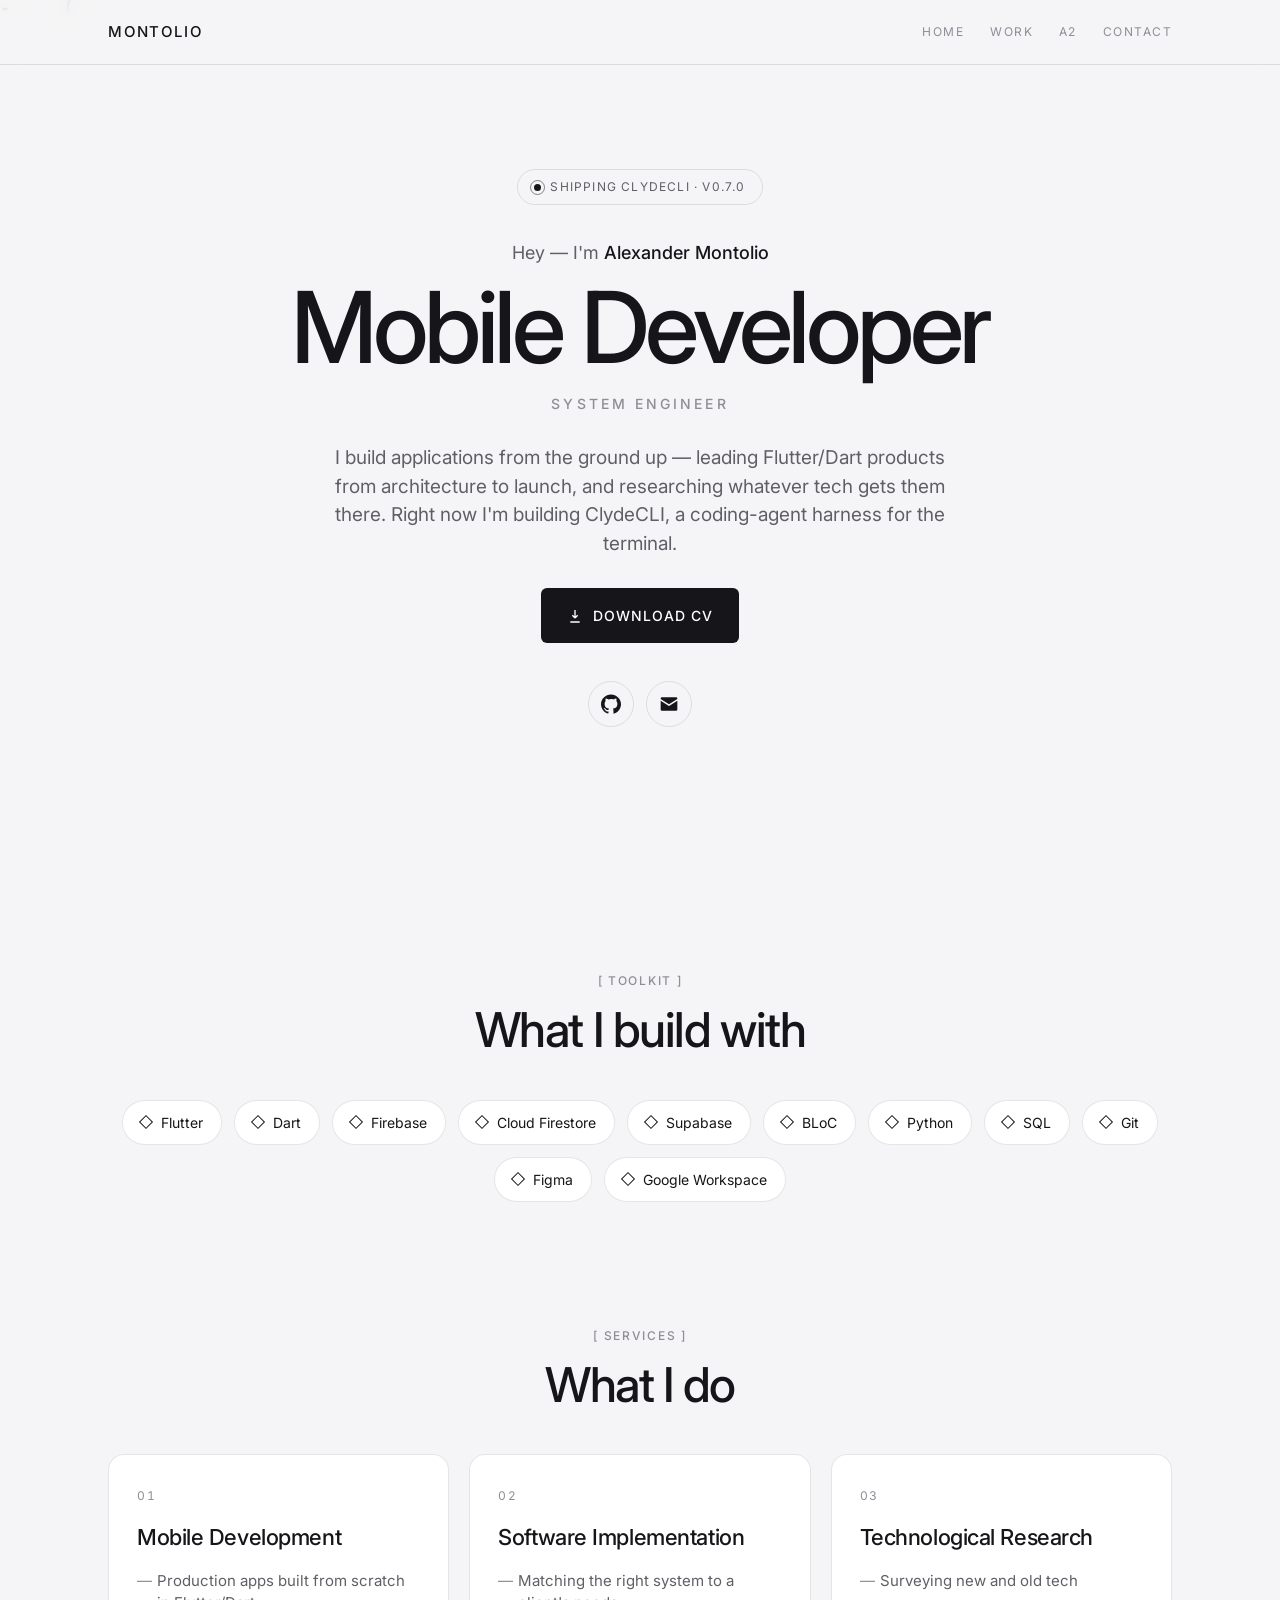
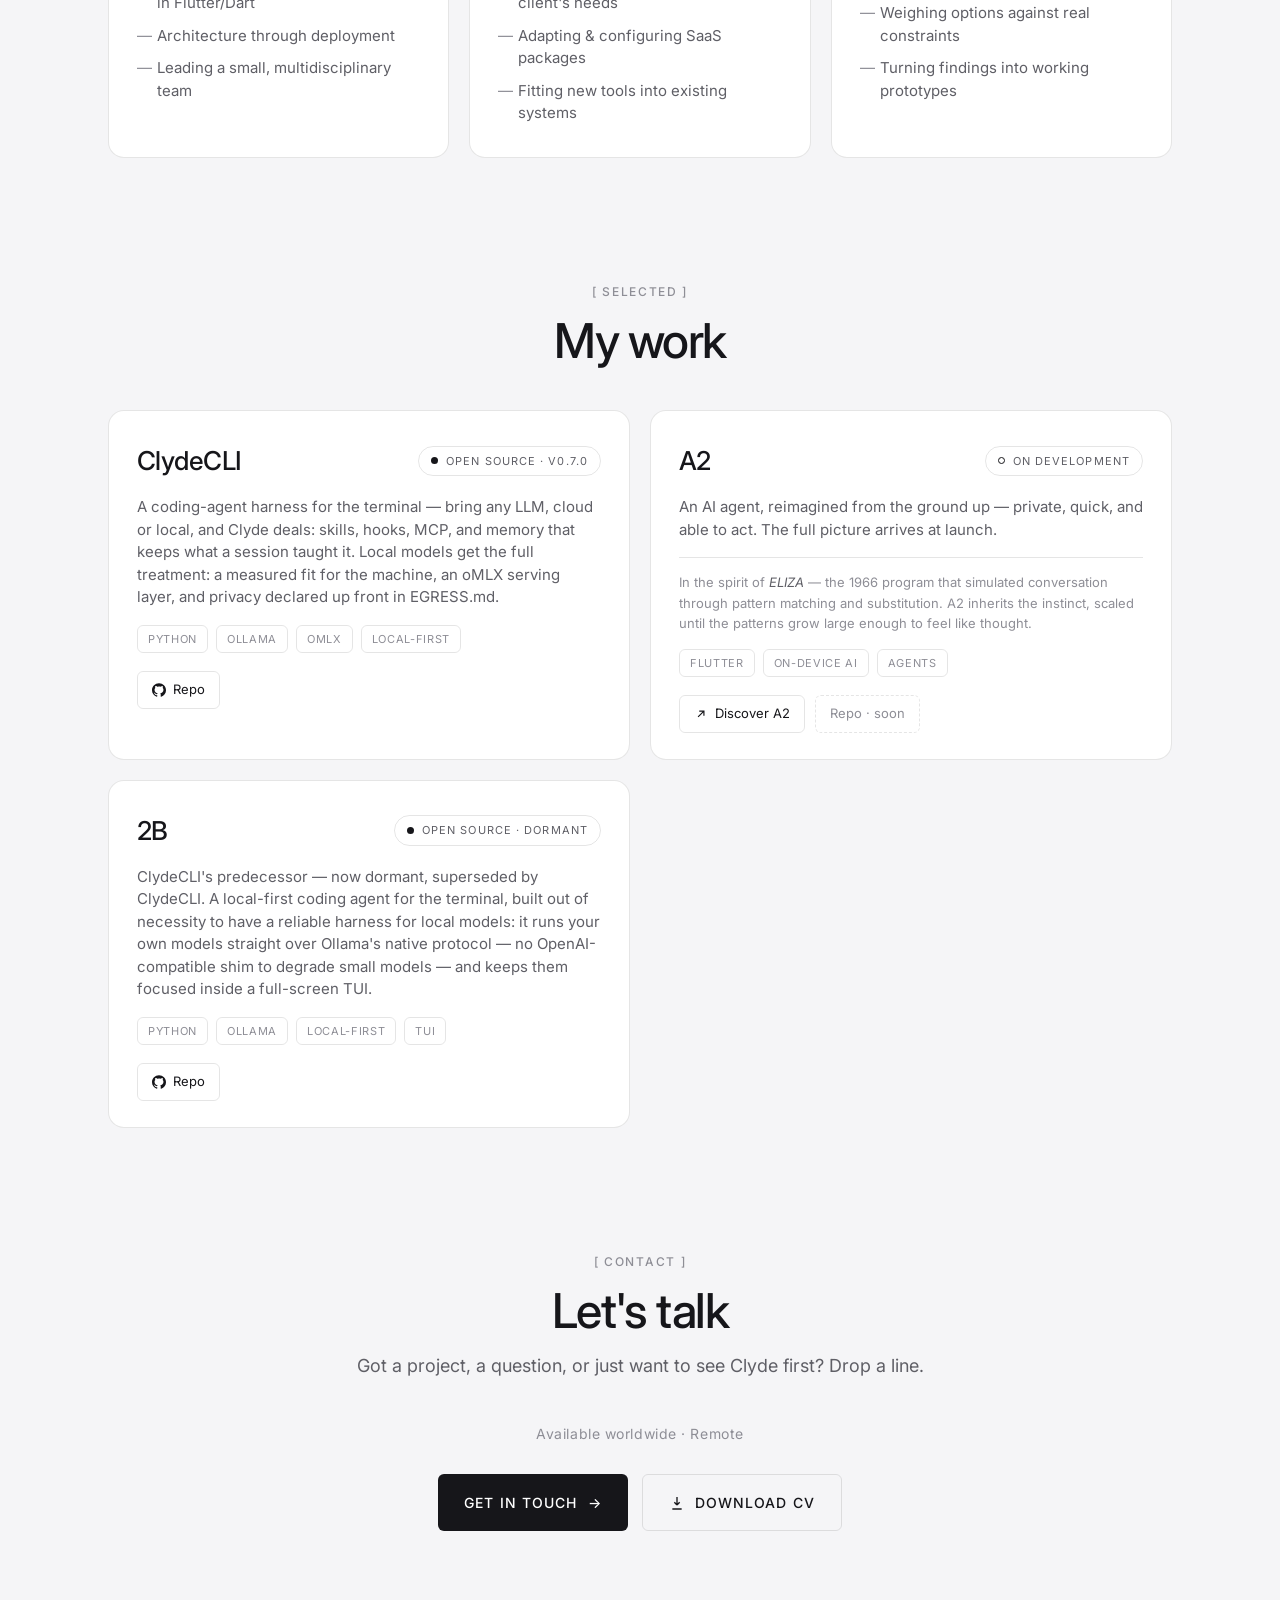
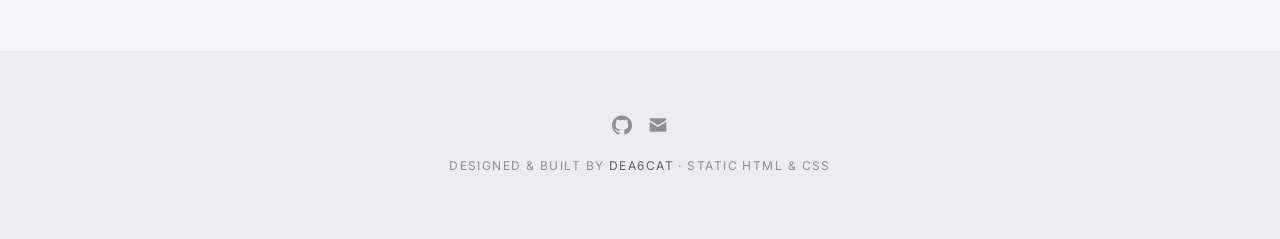
==== commit 1c64d739: "Portfolio: ClydeCLI ships — hero, badge and project card; A2 out of the hero; 2B marked dormant" ====
--- a/index.html
+++ b/index.html
@@ -4,7 +4,7 @@
 	<meta charset="utf-8">
 	<meta name="viewport" content="width=device-width, initial-scale=1">
 	<title>Alexander Montolio — Mobile Developer &amp; System Engineer</title>
-	<meta name="description" content="Portfolio of Alexander Montolio — mobile developer and system engineer building A2, an AI agent reimagined from the ground up.">
+	<meta name="description" content="Portfolio of Alexander Montolio — mobile developer and system engineer building ClydeCLI, a coding-agent harness for the terminal.">
 	<link rel="preconnect" href="https://fonts.googleapis.com">
 	<link rel="preconnect" href="https://fonts.gstatic.com" crossorigin>
 	<link href="https://fonts.googleapis.com/css2?family=Inter:wght@400;500;600&display=swap" rel="stylesheet">
@@ -31,11 +31,11 @@
   <!-- Hero -->
   <section class="hero">
     <div class="inner">
-      <span class="badge"><span class="badge__dot"></span><span data-i18n="heroBadge">Building A2 — coming soon</span></span>
+      <span class="badge"><span class="badge__dot"></span><span data-i18n="heroBadge">Shipping ClydeCLI · v0.7.0</span></span>
       <p class="hero__greet" data-i18n-html="heroGreet">Hey — I'm <strong>Alexander Montolio</strong></p>
       <h1 class="hero__title" data-i18n="heroTitle">Mobile Developer</h1>
       <p class="hero__role" data-i18n="heroRole">System Engineer</p>
-      <p class="hero__sub" data-i18n="heroSub">I build applications from the ground up — leading Flutter/Dart products from architecture to launch, and researching whatever tech gets them there. Right now I'm building A2, an AI agent reimagined from scratch.</p>
+      <p class="hero__sub" data-i18n="heroSub">I build applications from the ground up — leading Flutter/Dart products from architecture to launch, and researching whatever tech gets them there. Right now I'm building ClydeCLI, a coding-agent harness for the terminal.</p>
       <a class="btn cv-link" download="Alexander_Montolio_CV.pdf" href="#"><svg viewBox="0 0 24 24" fill="none" stroke="currentColor" stroke-width="2" aria-hidden="true"><path d="M12 3v12m0 0 4-4m-4 4-4-4M5 21h14"/></svg><span data-i18n="cvBtn">Download CV</span></a>
       <div class="hero__social">
         <a class="icon-link" href="https://github.com/dea6cat" aria-label="GitHub">
@@ -120,6 +120,17 @@
       <div class="work">
         <article class="project reveal">
           <div class="project__top">
+            <h3 class="project__title">ClydeCLI</h3>
+            <span class="status status--live"><span class="status__dot"></span><span data-i18n="clydeStatus">Open source · v0.7.0</span></span>
+          </div>
+          <p class="project__body" data-i18n="clydeBody">A coding-agent harness for the terminal — bring any LLM, cloud or local, and Clyde deals: skills, hooks, MCP, and memory that keeps what a session taught it. Local models get the full treatment: a measured fit for the machine, an oMLX serving layer, and privacy declared up front in EGRESS.md.</p>
+          <div class="tags"><span class="tag">Python</span><span class="tag">Ollama</span><span class="tag">oMLX</span><span class="tag">Local-first</span></div>
+          <div class="project__links">
+            <a class="mini-link" href="https://github.com/dea6cat/ClydeCLI"><svg viewBox="0 0 24 24" fill="currentColor"><path d="M12 .5C5.37.5 0 5.78 0 12.29c0 5.2 3.44 9.6 8.21 11.16.6.11.82-.25.82-.56 0-.28-.01-1.02-.02-2-3.34.71-4.04-1.58-4.04-1.58-.55-1.37-1.34-1.74-1.34-1.74-1.09-.73.08-.72.08-.72 1.2.08 1.84 1.21 1.84 1.21 1.07 1.8 2.81 1.28 3.5.98.11-.76.42-1.28.76-1.57-2.67-.3-5.47-1.31-5.47-5.83 0-1.29.47-2.34 1.24-3.17-.13-.3-.54-1.52.12-3.16 0 0 1.01-.32 3.3 1.21a11.6 11.6 0 0 1 3-.4c1.02 0 2.05.13 3 .4 2.28-1.53 3.29-1.21 3.29-1.21.66 1.64.25 2.86.12 3.16.77.83 1.24 1.88 1.24 3.17 0 4.53-2.81 5.53-5.49 5.82.43.37.81 1.1.81 2.22 0 1.6-.01 2.89-.01 3.28 0 .31.21.69.83.57C20.57 21.88 24 17.48 24 12.29 24 5.78 18.63.5 12 .5Z"/></svg>Repo</a>
+          </div>
+        </article>
+        <article class="project reveal">
+          <div class="project__top">
             <h3 class="project__title">A2</h3>
             <span class="status status--dev"><span class="status__dot"></span><span data-i18n="a2Status">On development</span></span>
           </div>
@@ -134,9 +145,9 @@
         <article class="project reveal">
           <div class="project__top">
             <h3 class="project__title">2B</h3>
-            <span class="status status--live"><span class="status__dot"></span><span data-i18n="b2Status">Open source</span></span>
-          </div>
-          <p class="project__body" data-i18n="b2Body">A local-first coding agent for the terminal. Built out of necessity to have a reliable harness for local models: it runs your own models straight over Ollama's native protocol — no OpenAI-compatible shim to degrade small models — and keeps them focused inside a full-screen TUI.</p>
+            <span class="status status--live"><span class="status__dot"></span><span data-i18n="b2Status">Open source · dormant</span></span>
+          </div>
+          <p class="project__body" data-i18n="b2Body">ClydeCLI's predecessor — now dormant, superseded by ClydeCLI. A local-first coding agent for the terminal, built out of necessity to have a reliable harness for local models: it runs your own models straight over Ollama's native protocol — no OpenAI-compatible shim to degrade small models — and keeps them focused inside a full-screen TUI.</p>
           <div class="tags"><span class="tag">Python</span><span class="tag">Ollama</span><span class="tag">Local-first</span><span class="tag">TUI</span></div>
           <div class="project__links">
             <a class="mini-link" href="https://github.com/dea6cat/2b-agent"><svg viewBox="0 0 24 24" fill="currentColor"><path d="M12 .5C5.37.5 0 5.78 0 12.29c0 5.2 3.44 9.6 8.21 11.16.6.11.82-.25.82-.56 0-.28-.01-1.02-.02-2-3.34.71-4.04-1.58-4.04-1.58-.55-1.37-1.34-1.74-1.34-1.74-1.09-.73.08-.72.08-.72 1.2.08 1.84 1.21 1.84 1.21 1.07 1.8 2.81 1.28 3.5.98.11-.76.42-1.28.76-1.57-2.67-.3-5.47-1.31-5.47-5.83 0-1.29.47-2.34 1.24-3.17-.13-.3-.54-1.52.12-3.16 0 0 1.01-.32 3.3 1.21a11.6 11.6 0 0 1 3-.4c1.02 0 2.05.13 3 .4 2.28-1.53 3.29-1.21 3.29-1.21.66 1.64.25 2.86.12 3.16.77.83 1.24 1.88 1.24 3.17 0 4.53-2.81 5.53-5.49 5.82.43.37.81 1.1.81 2.22 0 1.6-.01 2.89-.01 3.28 0 .31.21.69.83.57C20.57 21.88 24 17.48 24 12.29 24 5.78 18.63.5 12 .5Z"/></svg>Repo</a>
@@ -154,7 +165,7 @@
       <div class="head head--center reveal">
         <span class="kicker" data-i18n="contactKicker">Contact</span>
         <h2 class="head__title" data-i18n="contactTitle">Let's talk</h2>
-        <p class="head__sub" data-i18n="contactSub">Got a project, a question, or just want to see A2 first? Drop a line.</p>
+        <p class="head__sub" data-i18n="contactSub">Got a project, a question, or just want to see Clyde first? Drop a line.</p>
       </div>
       <p class="contact__loc reveal" data-i18n="contactLoc">Available worldwide · Remote</p>
       <div class="contact__actions reveal">
@@ -190,11 +201,11 @@
       en: {
         navHome: "Home", navWork: "Work", navContact: "Contact",
         cvBtn: "Download CV",
-        heroBadge: "Building A2 — coming soon",
+        heroBadge: "Shipping ClydeCLI · v0.7.0",
         heroGreet: "Hey — I'm <strong>Alexander Montolio</strong>",
         heroTitle: "Mobile Developer",
         heroRole: "System Engineer",
-        heroSub: "I build applications from the ground up — leading Flutter/Dart products from architecture to launch, and researching whatever tech gets them there. Right now I'm building A2, an AI agent reimagined from scratch.",
+        heroSub: "I build applications from the ground up — leading Flutter/Dart products from architecture to launch, and researching whatever tech gets them there. Right now I'm building ClydeCLI, a coding-agent harness for the terminal.",
         skillsKicker: "Toolkit", skillsTitle: "What I build with",
         servicesKicker: "Services", servicesTitle: "What I do",
         svc1Title: "Mobile Development",
@@ -215,10 +226,12 @@
         a2Note: "In the spirit of <em>ELIZA</em> — the 1966 program that simulated conversation through pattern matching and substitution. A2 inherits the instinct, scaled until the patterns grow large enough to feel like thought.",
         a2Tag2: "On-device AI", a2Tag3: "Agents",
         a2Link: "Discover A2", a2Repo: "Repo · soon",
-        b2Status: "Open source",
-        b2Body: "A local-first coding agent for the terminal. Built out of necessity to have a reliable harness for local models: it runs your own models straight over Ollama's native protocol — no OpenAI-compatible shim to degrade small models — and keeps them focused inside a full-screen TUI.",
+        clydeStatus: "Open source · v0.7.0",
+        clydeBody: "A coding-agent harness for the terminal — bring any LLM, cloud or local, and Clyde deals: skills, hooks, MCP, and memory that keeps what a session taught it. Local models get the full treatment: a measured fit for the machine, an oMLX serving layer, and privacy declared up front in EGRESS.md.",
+        b2Status: "Open source · dormant",
+        b2Body: "ClydeCLI's predecessor — now dormant, superseded by ClydeCLI. A local-first coding agent for the terminal, built out of necessity to have a reliable harness for local models: it runs your own models straight over Ollama's native protocol — no OpenAI-compatible shim to degrade small models — and keeps them focused inside a full-screen TUI.",
         contactKicker: "Contact", contactTitle: "Let's talk",
-        contactSub: "Got a project, a question, or just want to see A2 first? Drop a line.",
+        contactSub: "Got a project, a question, or just want to see Clyde first? Drop a line.",
         contactLoc: "Available worldwide · Remote",
         contactBtn: "Get in touch <span aria-hidden=\"true\">&rarr;</span>",
         footerCopy: "Designed & built by <a href=\"https://github.com/dea6cat\">dea6cat</a> · Static HTML & CSS"
@@ -226,11 +239,11 @@
       es: {
         navHome: "Inicio", navWork: "Proyectos", navContact: "Contacto",
         cvBtn: "Descargar CV",
-        heroBadge: "Construyendo A2 — próximamente",
+        heroBadge: "Publicando ClydeCLI · v0.7.0",
         heroGreet: "Hola — soy <strong>Alexander Montolio</strong>",
         heroTitle: "Desarrollador Móvil",
         heroRole: "Ingeniero de Sistemas",
-        heroSub: "Construyo aplicaciones desde cero — llevando productos en Flutter/Dart de la arquitectura al lanzamiento, e investigando la tecnología que los hace posibles. Ahora mismo estoy construyendo A2, un agente de IA reimaginado desde cero.",
+        heroSub: "Construyo aplicaciones desde cero — llevando productos en Flutter/Dart de la arquitectura al lanzamiento, e investigando la tecnología que los hace posibles. Ahora mismo estoy construyendo ClydeCLI, un harness de agentes de código para la terminal.",
         skillsKicker: "Herramientas", skillsTitle: "Con qué construyo",
         servicesKicker: "Servicios", servicesTitle: "Qué hago",
         svc1Title: "Desarrollo Móvil",
@@ -251,10 +264,12 @@
         a2Note: "En el espíritu de <em>ELIZA</em> — el programa de 1966 que simulaba conversación mediante coincidencia de patrones y sustitución. A2 hereda ese instinto, escalado hasta que los patrones crecen lo suficiente como para sentirse como pensamiento.",
         a2Tag2: "IA en dispositivo", a2Tag3: "Agentes",
         a2Link: "Descubrir A2", a2Repo: "Repo · pronto",
-        b2Status: "Código abierto",
-        b2Body: "Un agente de programación local-first para la terminal. Construido por necesidad de tener un harness confiable para modelos locales: ejecuta tus propios modelos directamente sobre el protocolo nativo de Ollama — sin capa de compatibilidad con OpenAI que degrade los modelos pequeños — y los mantiene enfocados dentro de una TUI a pantalla completa.",
+        clydeStatus: "Código abierto · v0.7.0",
+        clydeBody: "Un harness de agentes de código para la terminal — trae cualquier LLM, de nube o local, y Clyde se encarga: skills, hooks, MCP y memoria que conserva lo que cada sesión le enseñó. Los modelos locales reciben el trato completo: encaje medido para la máquina, una capa de serving con oMLX, y privacidad declarada por adelantado en EGRESS.md.",
+        b2Status: "Código abierto · inactivo",
+        b2Body: "El predecesor de ClydeCLI — hoy inactivo, reemplazado por ClydeCLI. Un agente de programación local-first para la terminal, construido por necesidad de tener un harness confiable para modelos locales: ejecuta tus propios modelos directamente sobre el protocolo nativo de Ollama — sin capa de compatibilidad con OpenAI que degrade los modelos pequeños — y los mantiene enfocados dentro de una TUI a pantalla completa.",
         contactKicker: "Contacto", contactTitle: "Hablemos",
-        contactSub: "¿Tienes un proyecto, una pregunta, o quieres ver A2 primero? Escríbeme.",
+        contactSub: "¿Tienes un proyecto, una pregunta, o quieres ver a Clyde primero? Escríbeme.",
         contactLoc: "Disponible en todo el mundo · Remoto",
         contactBtn: "Ponte en contacto <span aria-hidden=\"true\">&rarr;</span>",
         footerCopy: "Diseñado y construido por <a href=\"https://github.com/dea6cat\">dea6cat</a> · HTML y CSS estáticos"
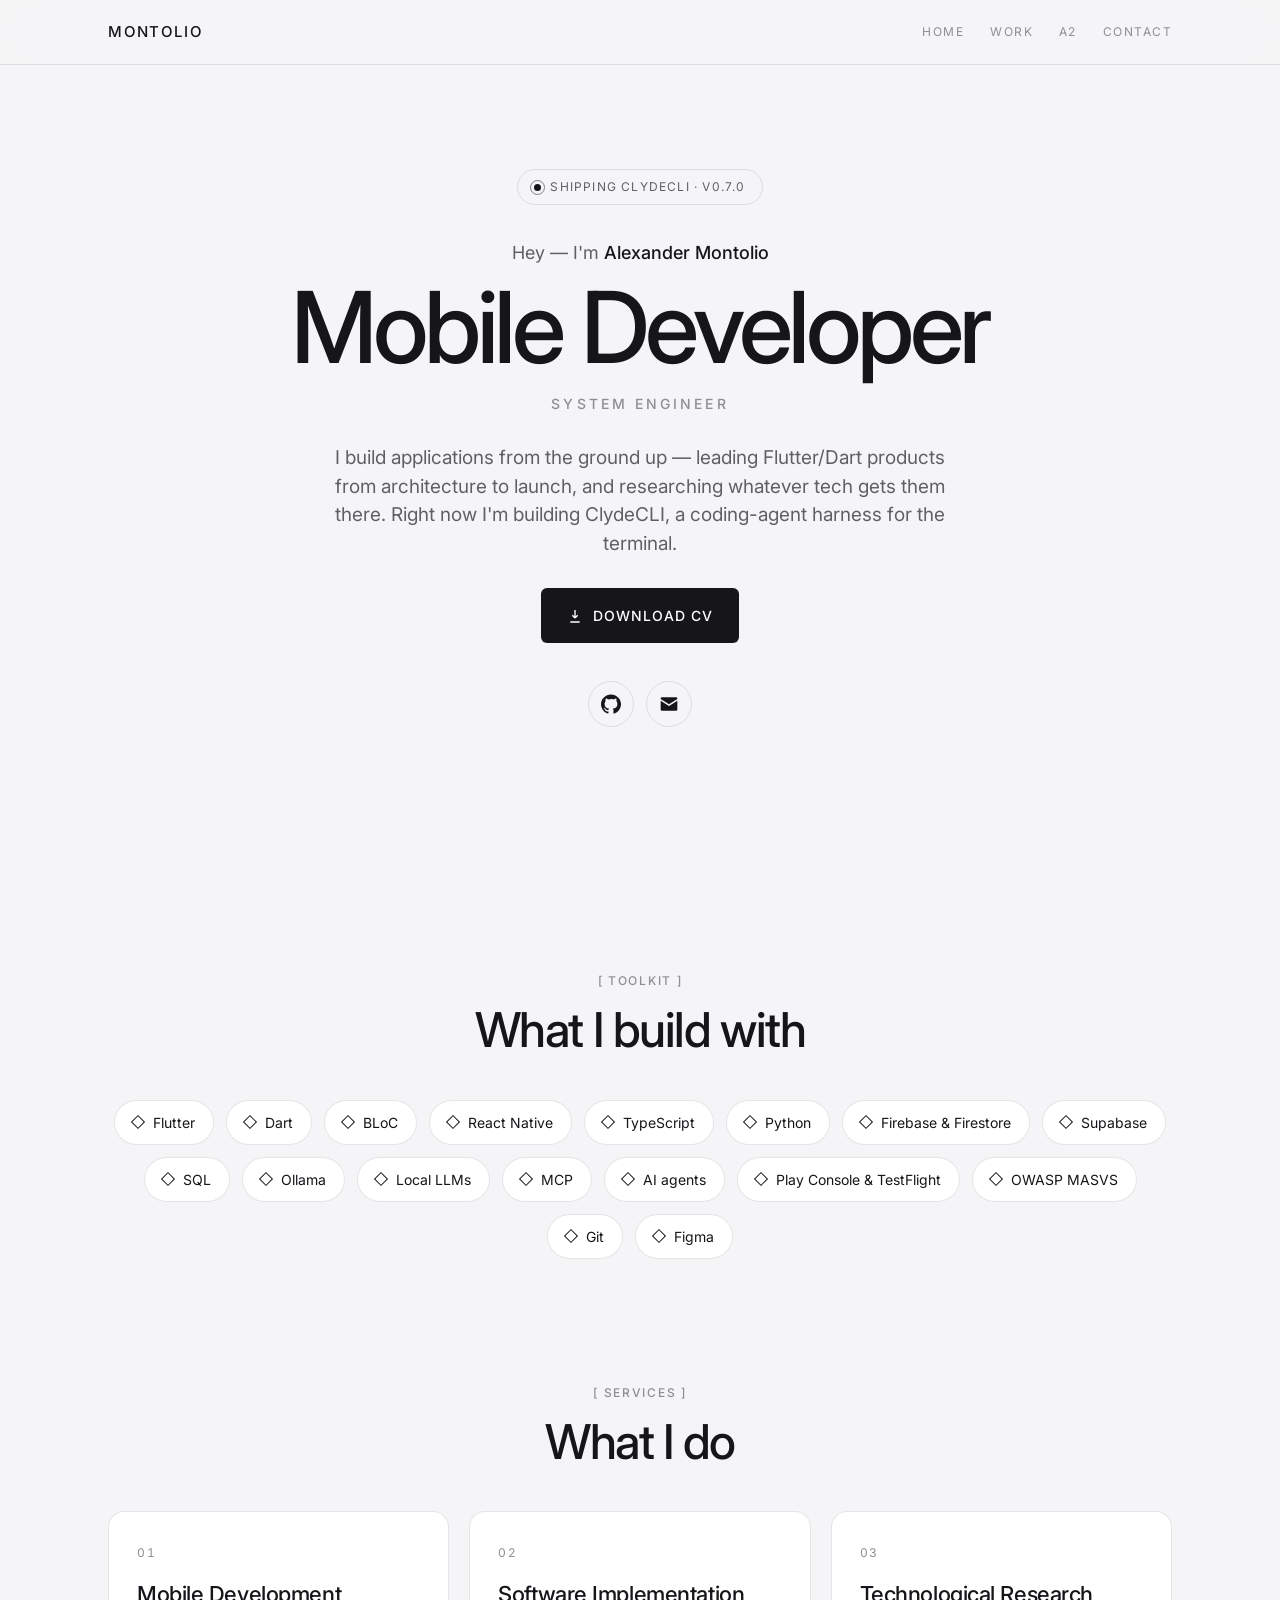
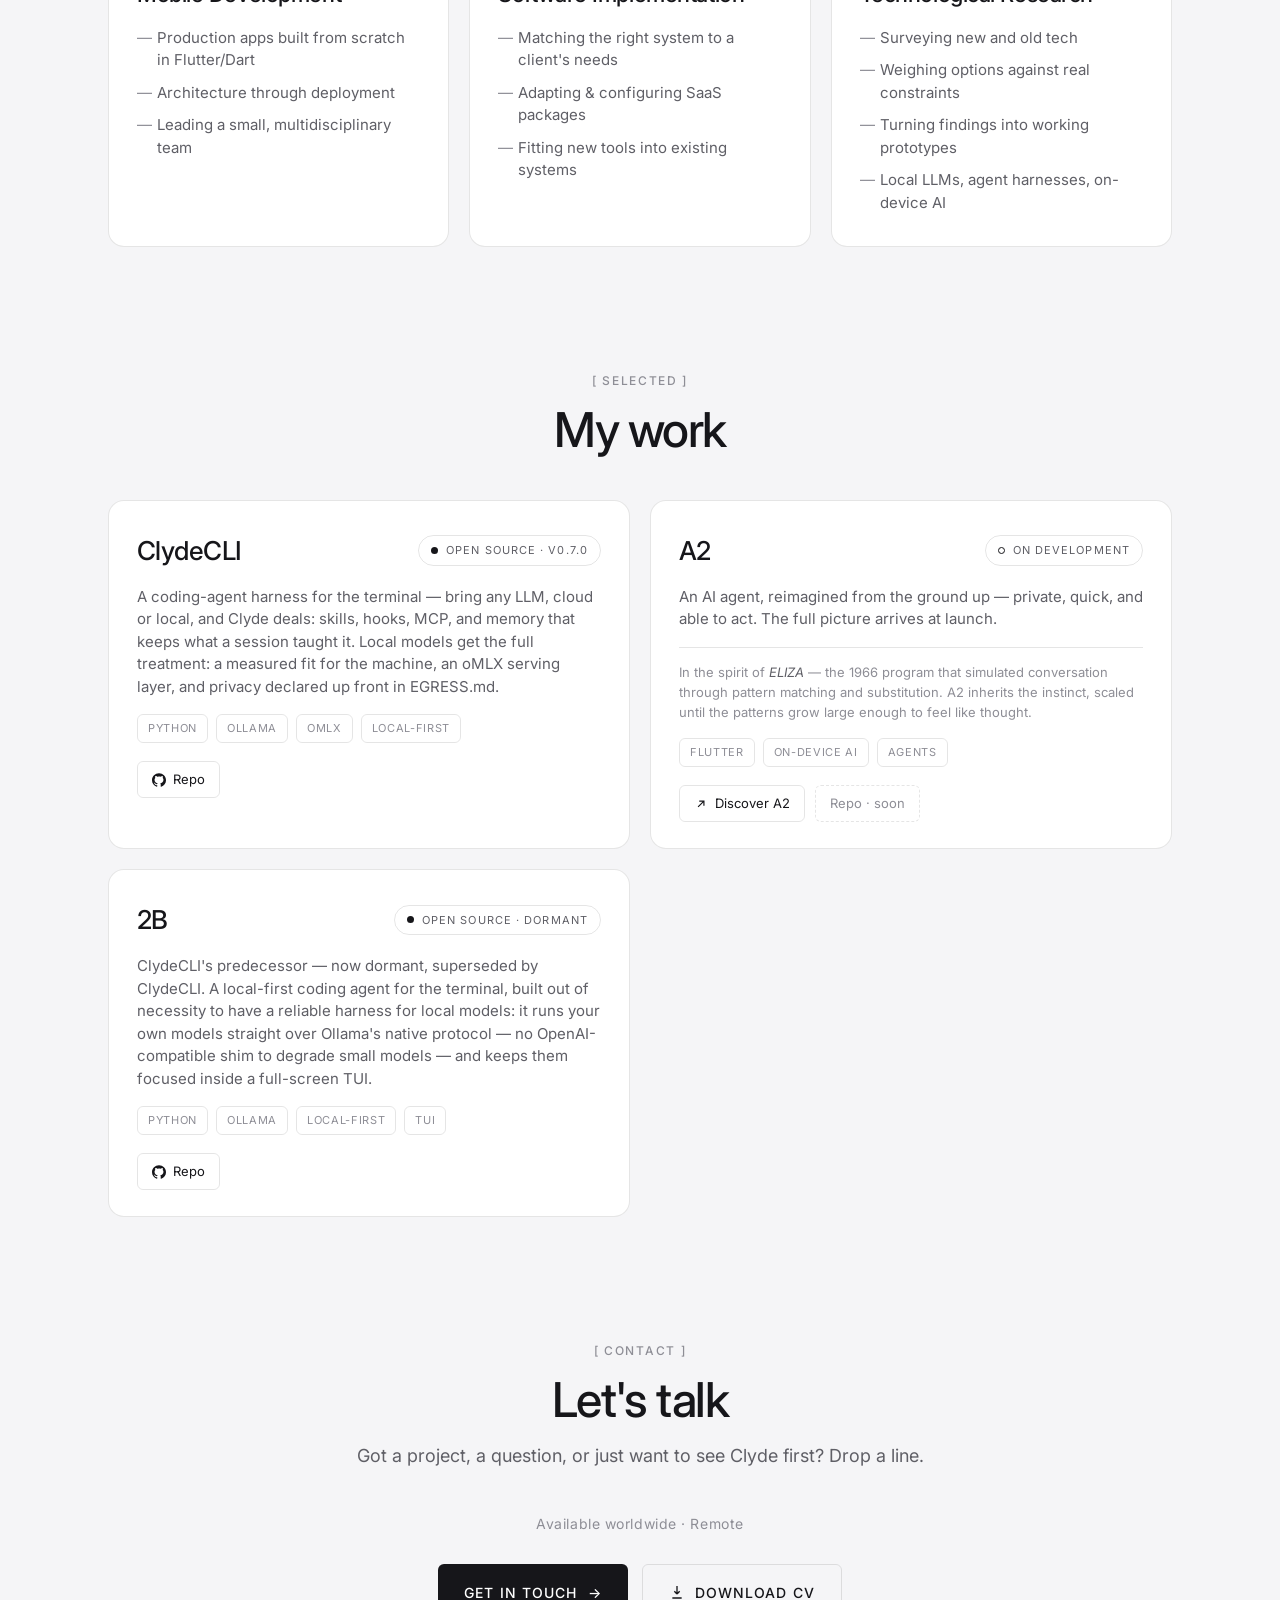
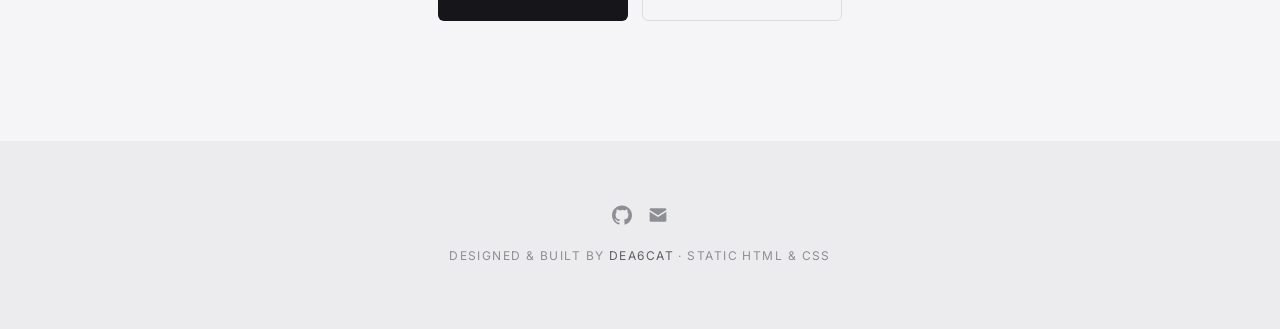
==== commit 751e0b4c: "Portfolio: toolkit refresh (8 chips in, Firestore merged, Workspace out) + AI research line" ====
--- a/index.html
+++ b/index.html
@@ -58,15 +58,21 @@
       <div class="skills reveal">
         <span class="chip"><span class="chip__glyph"></span>Flutter</span>
         <span class="chip"><span class="chip__glyph"></span>Dart</span>
-        <span class="chip"><span class="chip__glyph"></span>Firebase</span>
-        <span class="chip"><span class="chip__glyph"></span>Cloud Firestore</span>
+        <span class="chip"><span class="chip__glyph"></span>BLoC</span>
+        <span class="chip"><span class="chip__glyph"></span>React Native</span>
+        <span class="chip"><span class="chip__glyph"></span>TypeScript</span>
+        <span class="chip"><span class="chip__glyph"></span>Python</span>
+        <span class="chip"><span class="chip__glyph"></span>Firebase &amp; Firestore</span>
         <span class="chip"><span class="chip__glyph"></span>Supabase</span>
-        <span class="chip"><span class="chip__glyph"></span>BLoC</span>
-        <span class="chip"><span class="chip__glyph"></span>Python</span>
         <span class="chip"><span class="chip__glyph"></span>SQL</span>
+        <span class="chip"><span class="chip__glyph"></span>Ollama</span>
+        <span class="chip"><span class="chip__glyph"></span>Local LLMs</span>
+        <span class="chip"><span class="chip__glyph"></span>MCP</span>
+        <span class="chip"><span class="chip__glyph"></span>AI agents</span>
+        <span class="chip"><span class="chip__glyph"></span>Play Console &amp; TestFlight</span>
+        <span class="chip"><span class="chip__glyph"></span>OWASP MASVS</span>
         <span class="chip"><span class="chip__glyph"></span>Git</span>
         <span class="chip"><span class="chip__glyph"></span>Figma</span>
-        <span class="chip"><span class="chip__glyph"></span>Google Workspace</span>
       </div>
     </div>
   </section>
@@ -104,6 +110,8 @@
             <li data-i18n="svc3a">Surveying new and old tech</li>
             <li data-i18n="svc3b">Weighing options against real constraints</li>
             <li data-i18n="svc3c">Turning findings into working prototypes</li>
+            
+<li data-i18n="svc3d">Local LLMs, agent harnesses, on-device AI</li>
           </ul>
         </article>
       </div>
@@ -220,6 +228,7 @@
         svc3a: "Surveying new and old tech",
         svc3b: "Weighing options against real constraints",
         svc3c: "Turning findings into working prototypes",
+        svc3d: "Local LLMs, agent harnesses, on-device AI",
         workKicker: "Selected", workTitle: "My work",
         a2Status: "On development",
         a2Body: "An AI agent, reimagined from the ground up — private, quick, and able to act. The full picture arrives at launch.",
@@ -258,6 +267,7 @@
         svc3a: "Explorar tecnología nueva y antigua",
         svc3b: "Sopesar opciones frente a restricciones reales",
         svc3c: "Convertir hallazgos en prototipos funcionales",
+        svc3d: "LLMs locales, harnesses de agentes e IA en dispositivo",
         workKicker: "Selección", workTitle: "Mi trabajo",
         a2Status: "En desarrollo",
         a2Body: "Un agente de IA reimaginado desde cero — privado, rápido y capaz de actuar. La imagen completa llega en el lanzamiento.",
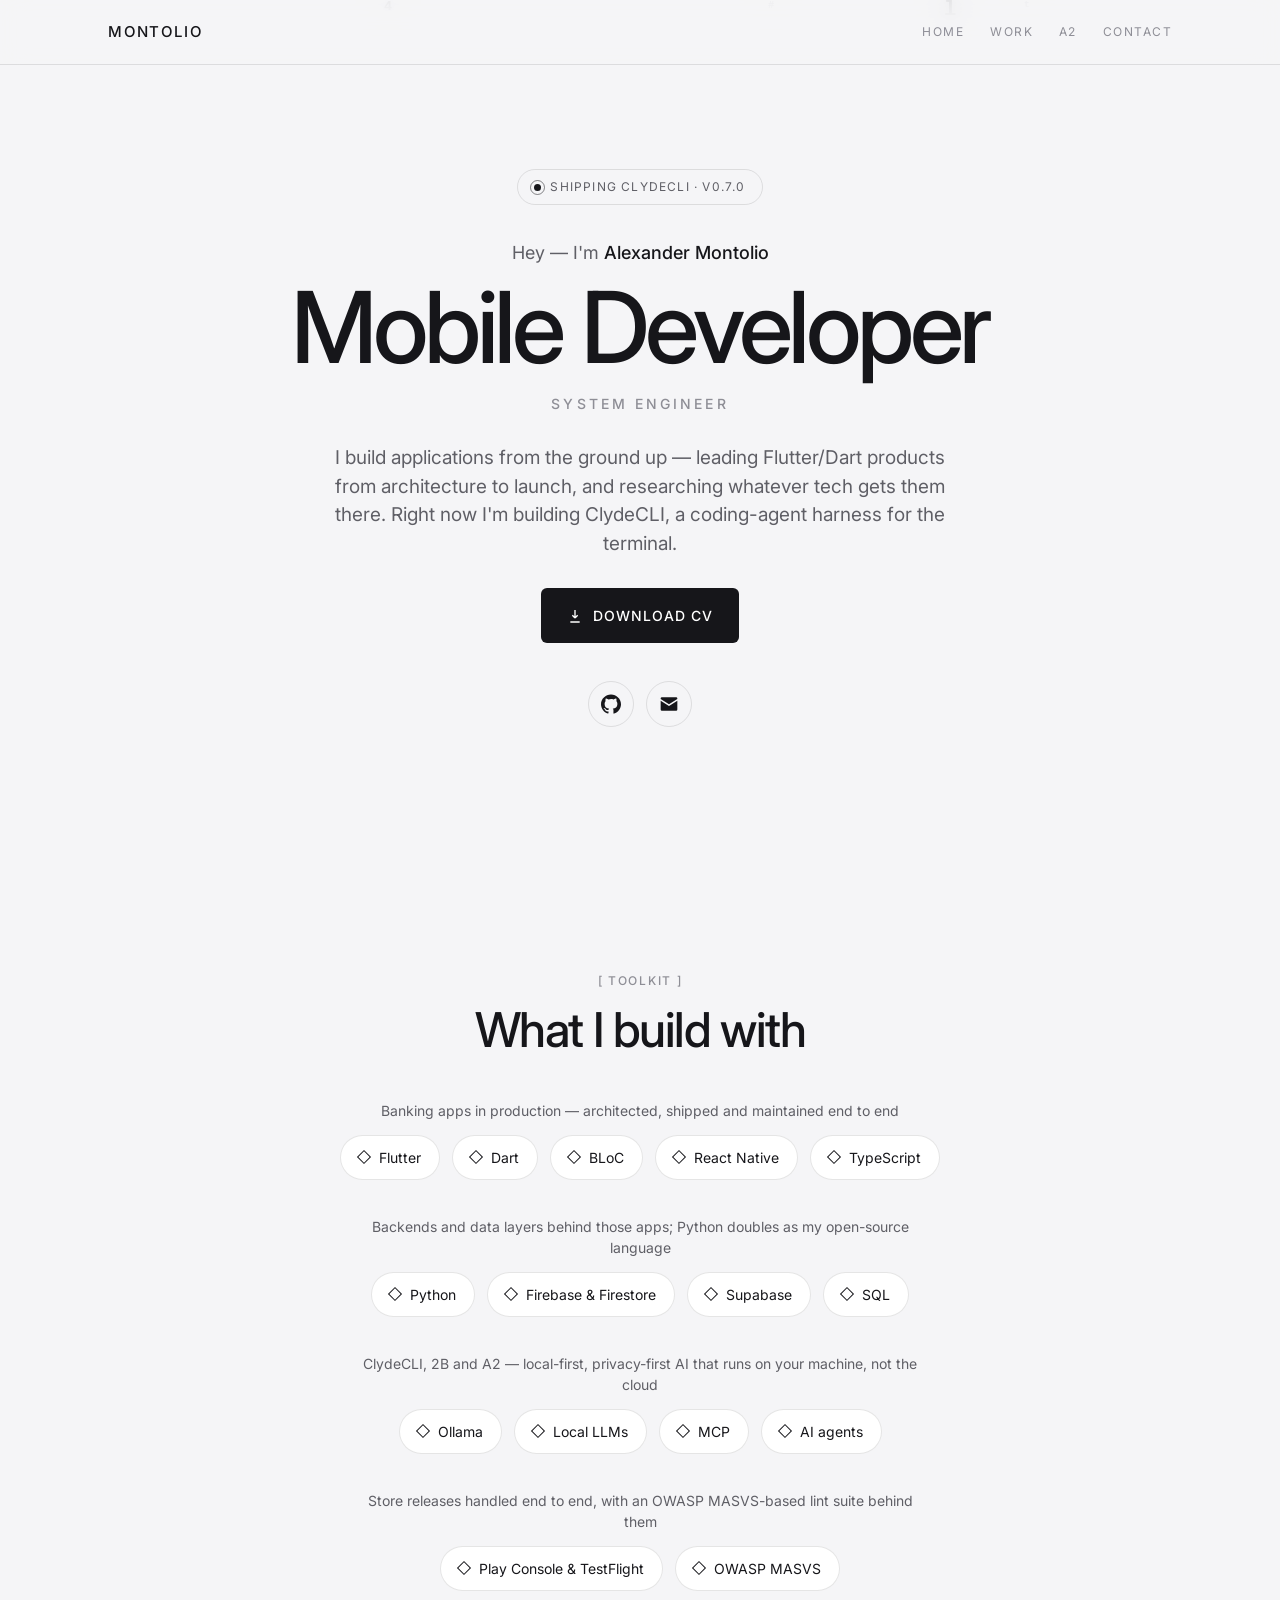
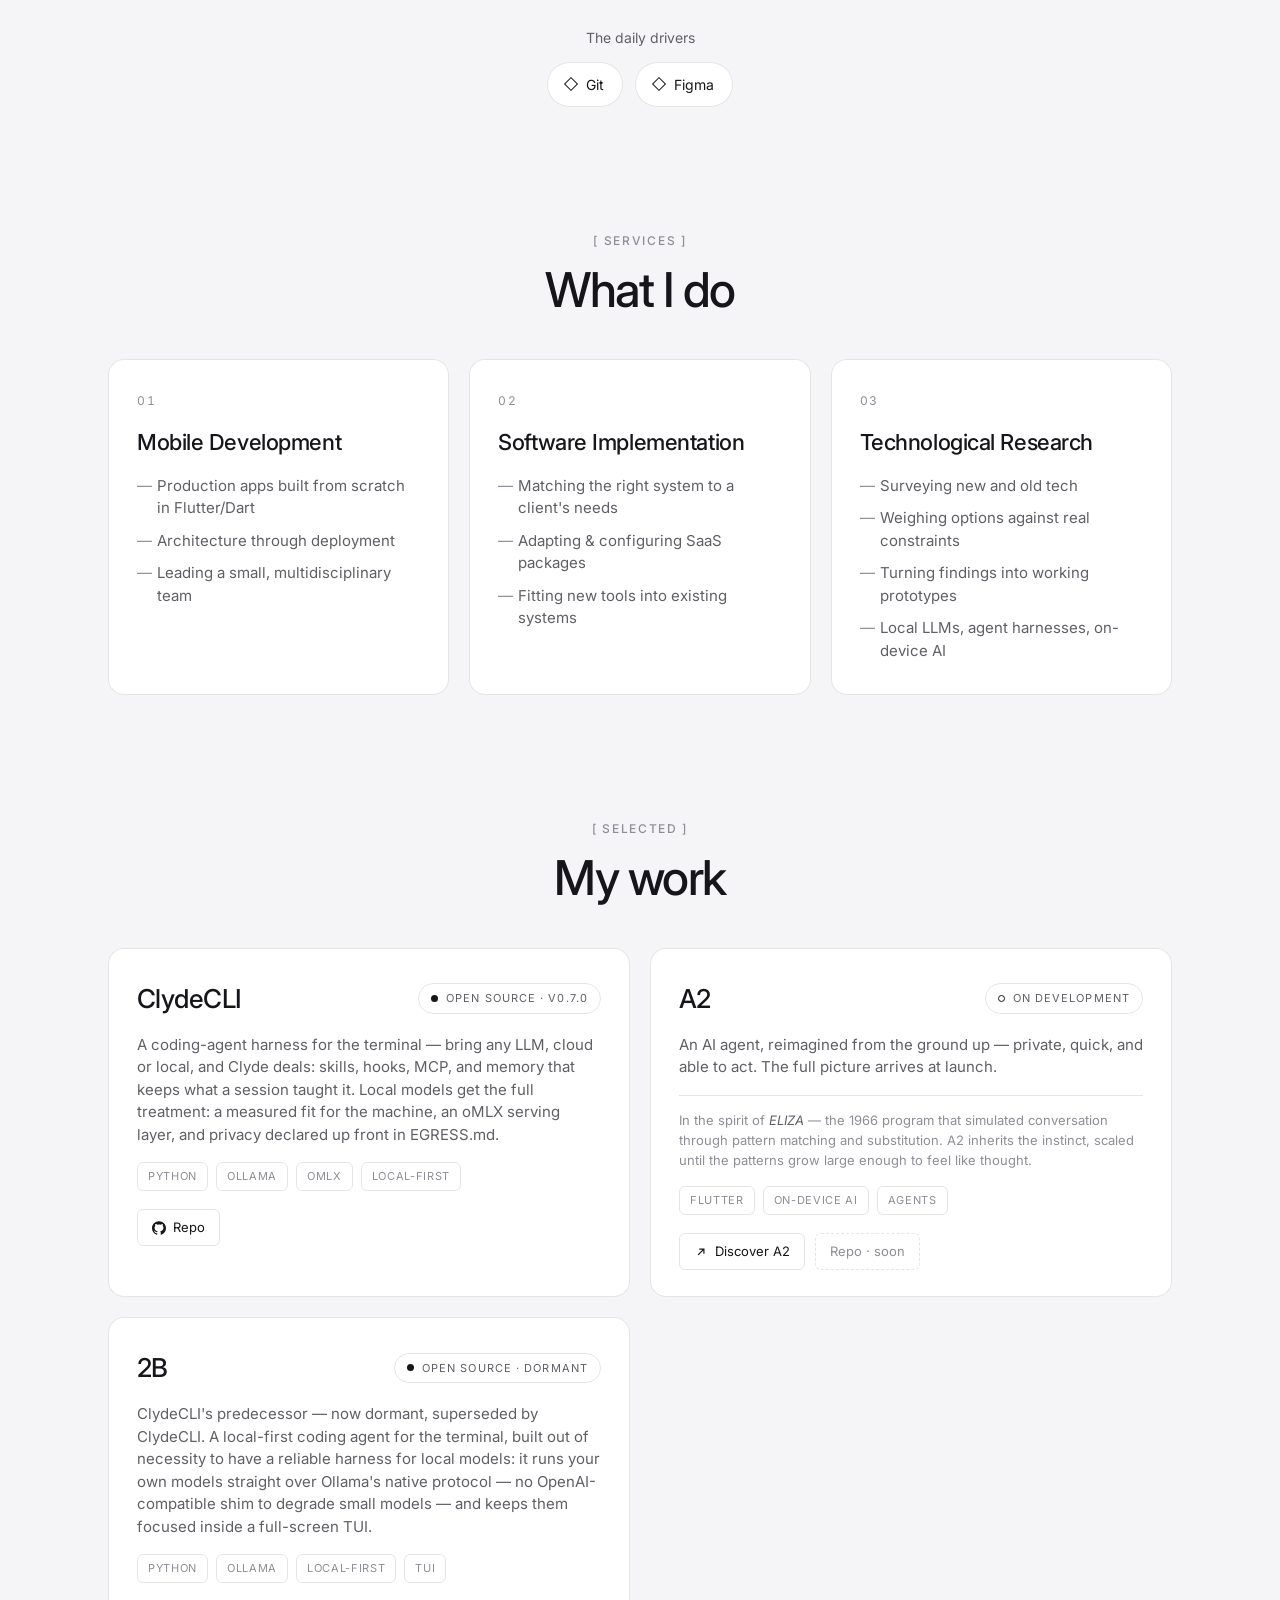
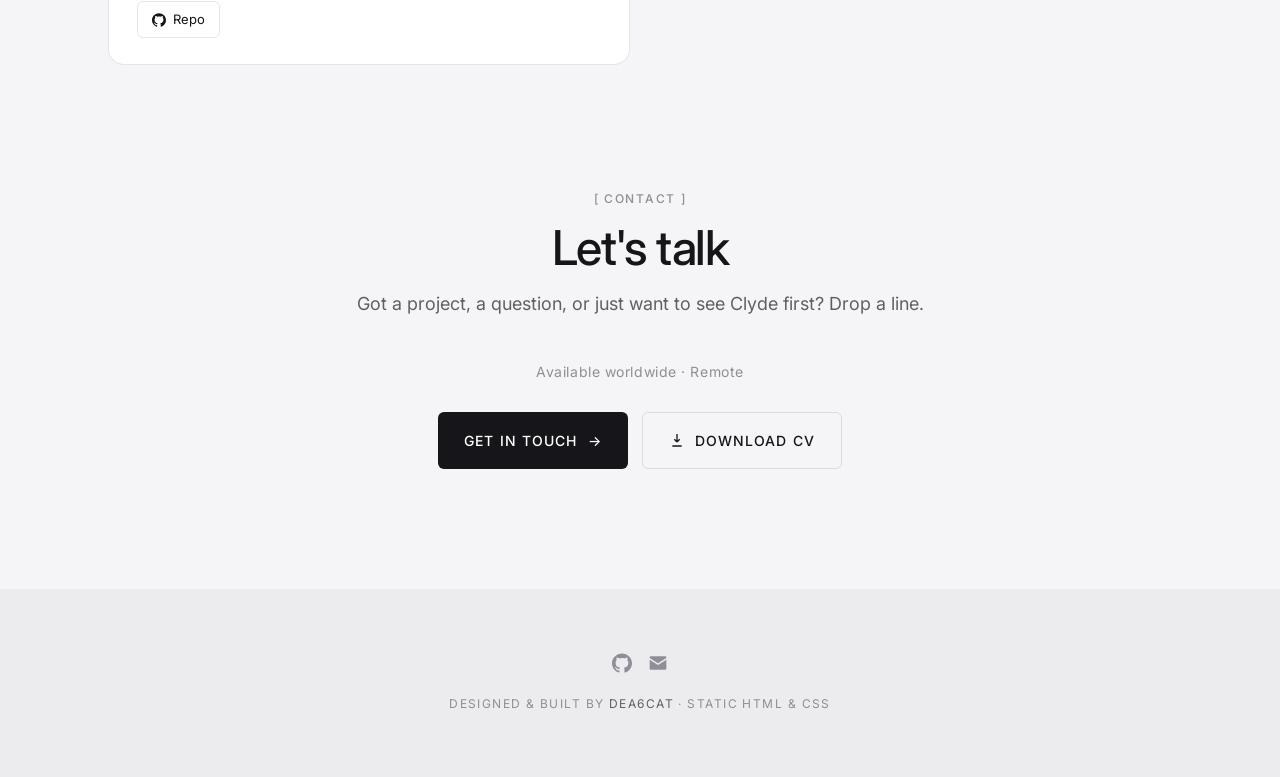
==== commit c74d4265: "Portfolio: group toolkit chips with one-line context (mobile / data / AI / release / tools)" ====
--- a/index.html
+++ b/index.html
@@ -55,24 +55,49 @@
         <span class="kicker" data-i18n="skillsKicker">Toolkit</span>
         <h2 class="head__title" data-i18n="skillsTitle">What I build with</h2>
       </div>
-      <div class="skills reveal">
-        <span class="chip"><span class="chip__glyph"></span>Flutter</span>
-        <span class="chip"><span class="chip__glyph"></span>Dart</span>
-        <span class="chip"><span class="chip__glyph"></span>BLoC</span>
-        <span class="chip"><span class="chip__glyph"></span>React Native</span>
-        <span class="chip"><span class="chip__glyph"></span>TypeScript</span>
-        <span class="chip"><span class="chip__glyph"></span>Python</span>
-        <span class="chip"><span class="chip__glyph"></span>Firebase &amp; Firestore</span>
-        <span class="chip"><span class="chip__glyph"></span>Supabase</span>
-        <span class="chip"><span class="chip__glyph"></span>SQL</span>
-        <span class="chip"><span class="chip__glyph"></span>Ollama</span>
-        <span class="chip"><span class="chip__glyph"></span>Local LLMs</span>
-        <span class="chip"><span class="chip__glyph"></span>MCP</span>
-        <span class="chip"><span class="chip__glyph"></span>AI agents</span>
-        <span class="chip"><span class="chip__glyph"></span>Play Console &amp; TestFlight</span>
-        <span class="chip"><span class="chip__glyph"></span>OWASP MASVS</span>
-        <span class="chip"><span class="chip__glyph"></span>Git</span>
-        <span class="chip"><span class="chip__glyph"></span>Figma</span>
+            <div class="skills-groups">
+        <div class="skills-group reveal">
+          <p class="skills__label" data-i18n="tkMobile">Banking apps in production — architected, shipped and maintained end to end</p>
+          <div class="skills">
+            <span class="chip"><span class="chip__glyph"></span>Flutter</span>
+            <span class="chip"><span class="chip__glyph"></span>Dart</span>
+            <span class="chip"><span class="chip__glyph"></span>BLoC</span>
+            <span class="chip"><span class="chip__glyph"></span>React Native</span>
+            <span class="chip"><span class="chip__glyph"></span>TypeScript</span>
+          </div>
+        </div>
+        <div class="skills-group reveal">
+          <p class="skills__label" data-i18n="tkData">Backends and data layers behind those apps; Python doubles as my open-source language</p>
+          <div class="skills">
+            <span class="chip"><span class="chip__glyph"></span>Python</span>
+            <span class="chip"><span class="chip__glyph"></span>Firebase &amp; Firestore</span>
+            <span class="chip"><span class="chip__glyph"></span>Supabase</span>
+            <span class="chip"><span class="chip__glyph"></span>SQL</span>
+          </div>
+        </div>
+        <div class="skills-group reveal">
+          <p class="skills__label" data-i18n="tkAI">ClydeCLI, 2B and A2 — local-first, privacy-first AI that runs on your machine, not the cloud</p>
+          <div class="skills">
+            <span class="chip"><span class="chip__glyph"></span>Ollama</span>
+            <span class="chip"><span class="chip__glyph"></span>Local LLMs</span>
+            <span class="chip"><span class="chip__glyph"></span>MCP</span>
+            <span class="chip"><span class="chip__glyph"></span>AI agents</span>
+          </div>
+        </div>
+        <div class="skills-group reveal">
+          <p class="skills__label" data-i18n="tkShip">Store releases handled end to end, with an OWASP MASVS-based lint suite behind them</p>
+          <div class="skills">
+            <span class="chip"><span class="chip__glyph"></span>Play Console &amp; TestFlight</span>
+            <span class="chip"><span class="chip__glyph"></span>OWASP MASVS</span>
+          </div>
+        </div>
+        <div class="skills-group reveal">
+          <p class="skills__label" data-i18n="tkTools">The daily drivers</p>
+          <div class="skills">
+            <span class="chip"><span class="chip__glyph"></span>Git</span>
+            <span class="chip"><span class="chip__glyph"></span>Figma</span>
+          </div>
+        </div>
       </div>
     </div>
   </section>
@@ -215,6 +240,11 @@
         heroRole: "System Engineer",
         heroSub: "I build applications from the ground up — leading Flutter/Dart products from architecture to launch, and researching whatever tech gets them there. Right now I'm building ClydeCLI, a coding-agent harness for the terminal.",
         skillsKicker: "Toolkit", skillsTitle: "What I build with",
+        tkMobile: "Banking apps in production — architected, shipped and maintained end to end",
+        tkData: "Backends and data layers behind those apps; Python doubles as my open-source language",
+        tkAI: "ClydeCLI, 2B and A2 — local-first, privacy-first AI that runs on your machine, not the cloud",
+        tkShip: "Store releases handled end to end, with an OWASP MASVS-based lint suite behind them",
+        tkTools: "The daily drivers",
         servicesKicker: "Services", servicesTitle: "What I do",
         svc1Title: "Mobile Development",
         svc1a: "Production apps built from scratch in Flutter/Dart",
@@ -254,6 +284,11 @@
         heroRole: "Ingeniero de Sistemas",
         heroSub: "Construyo aplicaciones desde cero — llevando productos en Flutter/Dart de la arquitectura al lanzamiento, e investigando la tecnología que los hace posibles. Ahora mismo estoy construyendo ClydeCLI, un harness de agentes de código para la terminal.",
         skillsKicker: "Herramientas", skillsTitle: "Con qué construyo",
+        tkMobile: "Apps bancarias en producción — arquitectura, lanzamiento y mantenimiento de punta a punta",
+        tkData: "Backends y capas de datos detrás de esas apps; Python también es mi lenguaje de código abierto",
+        tkAI: "ClydeCLI, 2B y A2 — IA local-first y privada, corre en tu máquina, no en la nube",
+        tkShip: "Lanzamientos en tiendas gestionados de punta a punta, con una suite de lint basada en OWASP MASVS",
+        tkTools: "Los de uso diario",
         servicesKicker: "Servicios", servicesTitle: "Qué hago",
         svc1Title: "Desarrollo Móvil",
         svc1a: "Apps de producción construidas desde cero en Flutter/Dart",
--- a/assets/css/a2.css
+++ b/assets/css/a2.css
@@ -140,6 +140,10 @@
   }
   .chip:hover { border-color: var(--ink-mute); transform: translateY(-2px); }
   .chip__glyph { width: 10px; height: 10px; transform: rotate(45deg); border: 1.5px solid var(--ink); }
+
+  .skills-groups { display: flex; flex-direction: column; gap: 36px; }
+  .skills-group { text-align: center; }
+  .skills__label { font-size: 14px; color: var(--ink-soft); max-width: 64ch; margin: 0 auto 14px; }
 
   /* ── Services ── */
   .services { display: grid; grid-template-columns: repeat(3, 1fr); gap: 20px; }
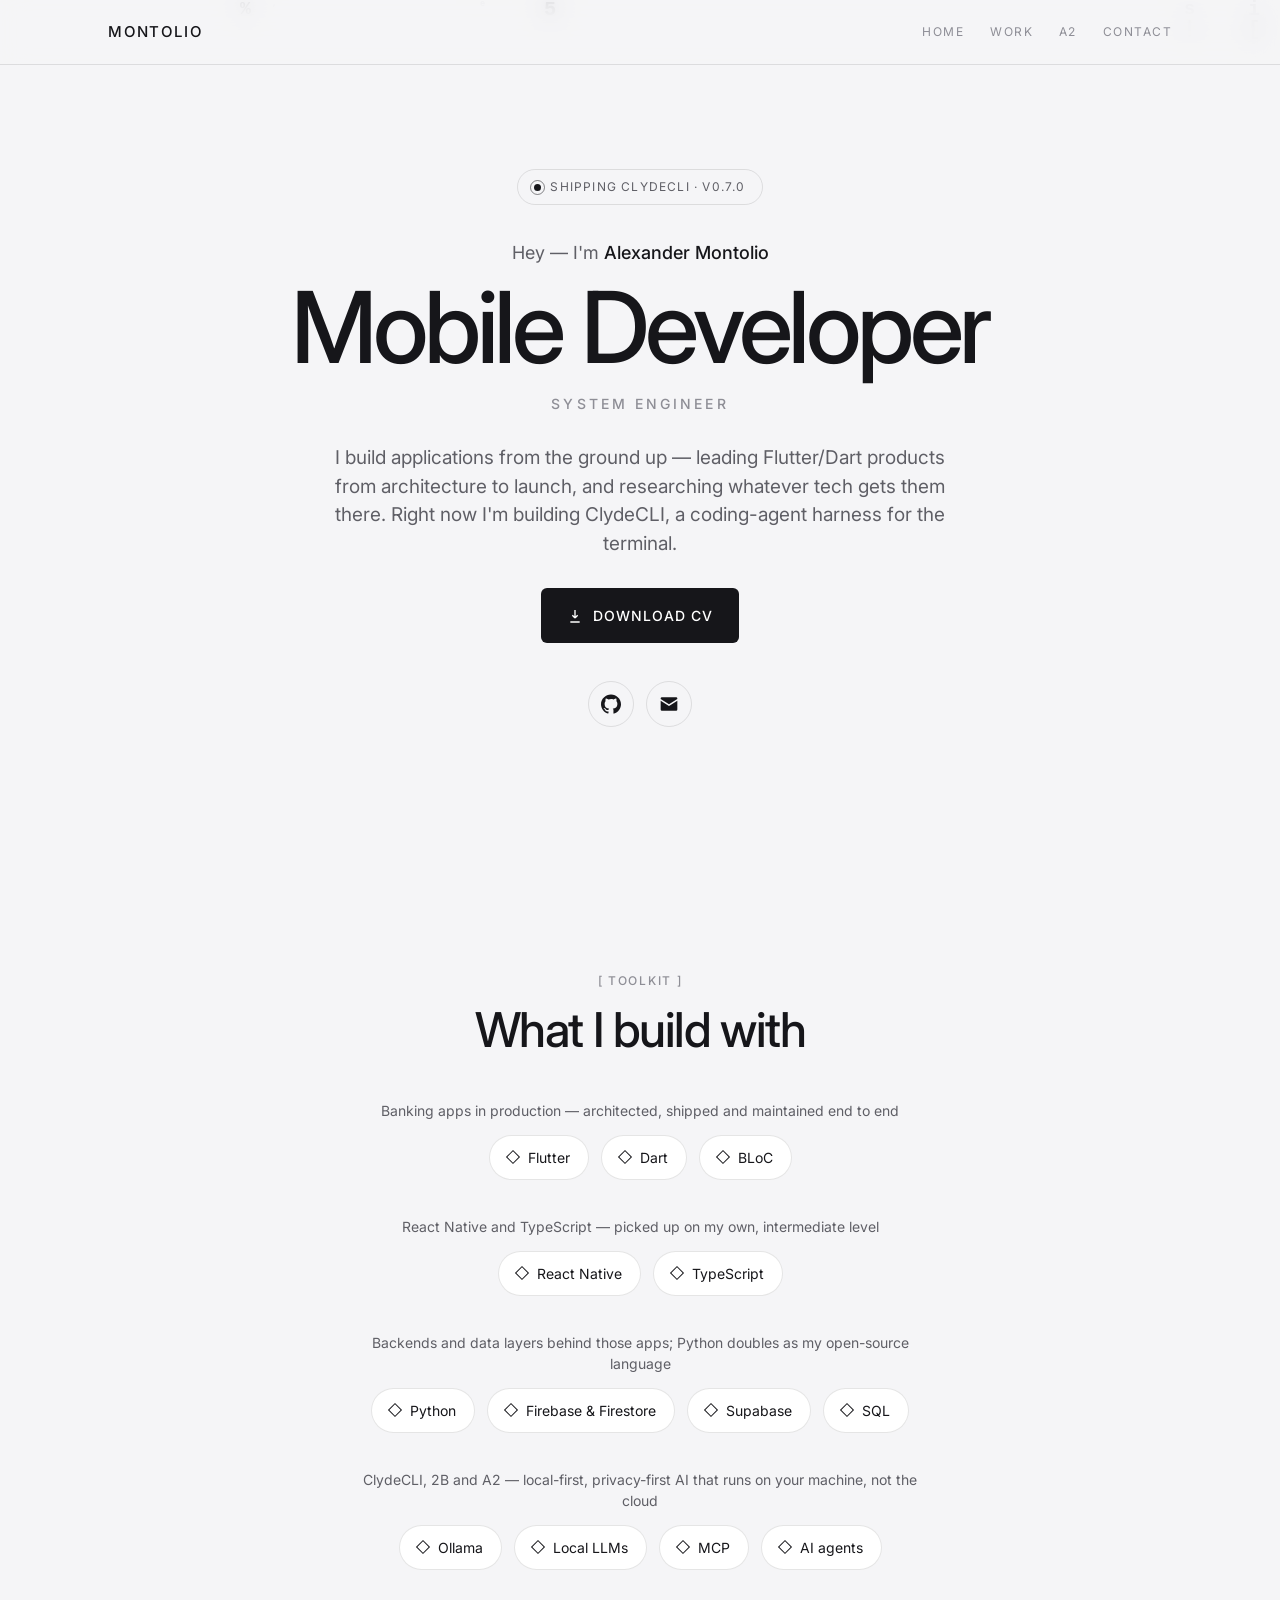
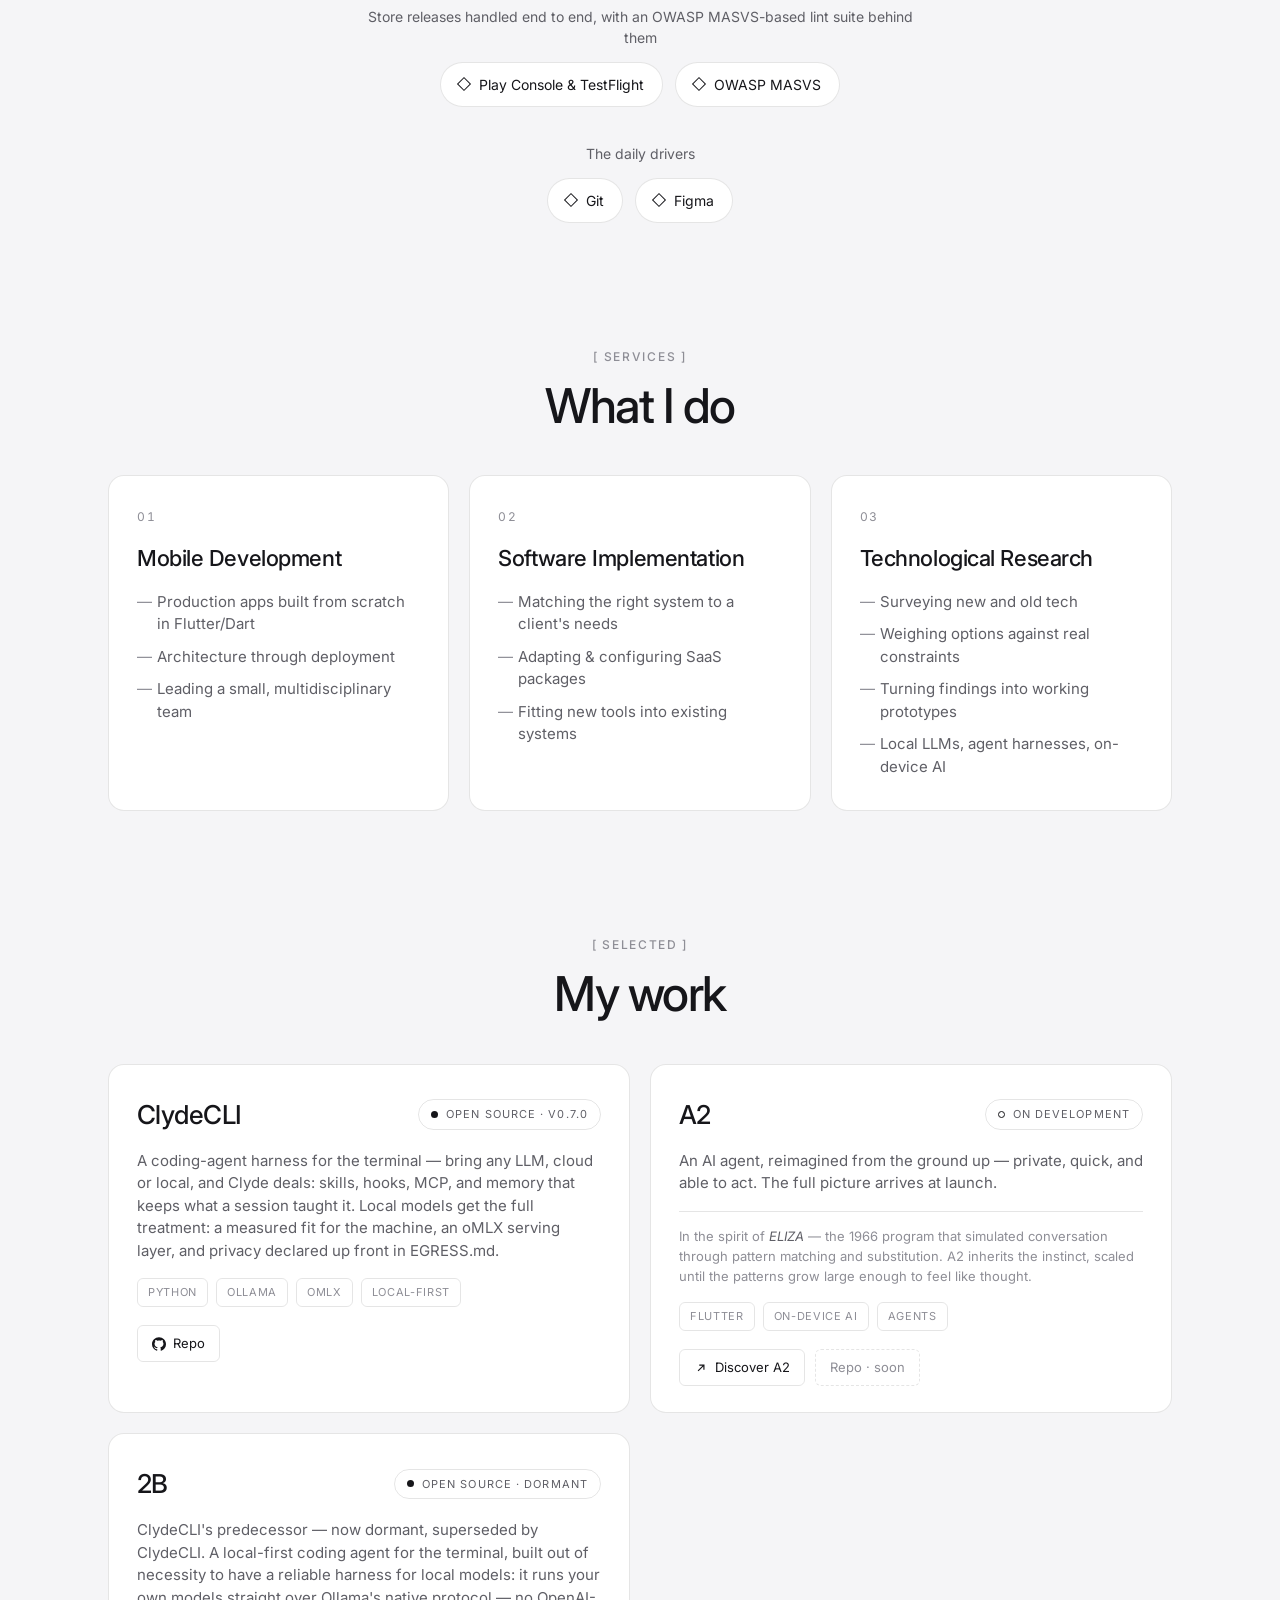
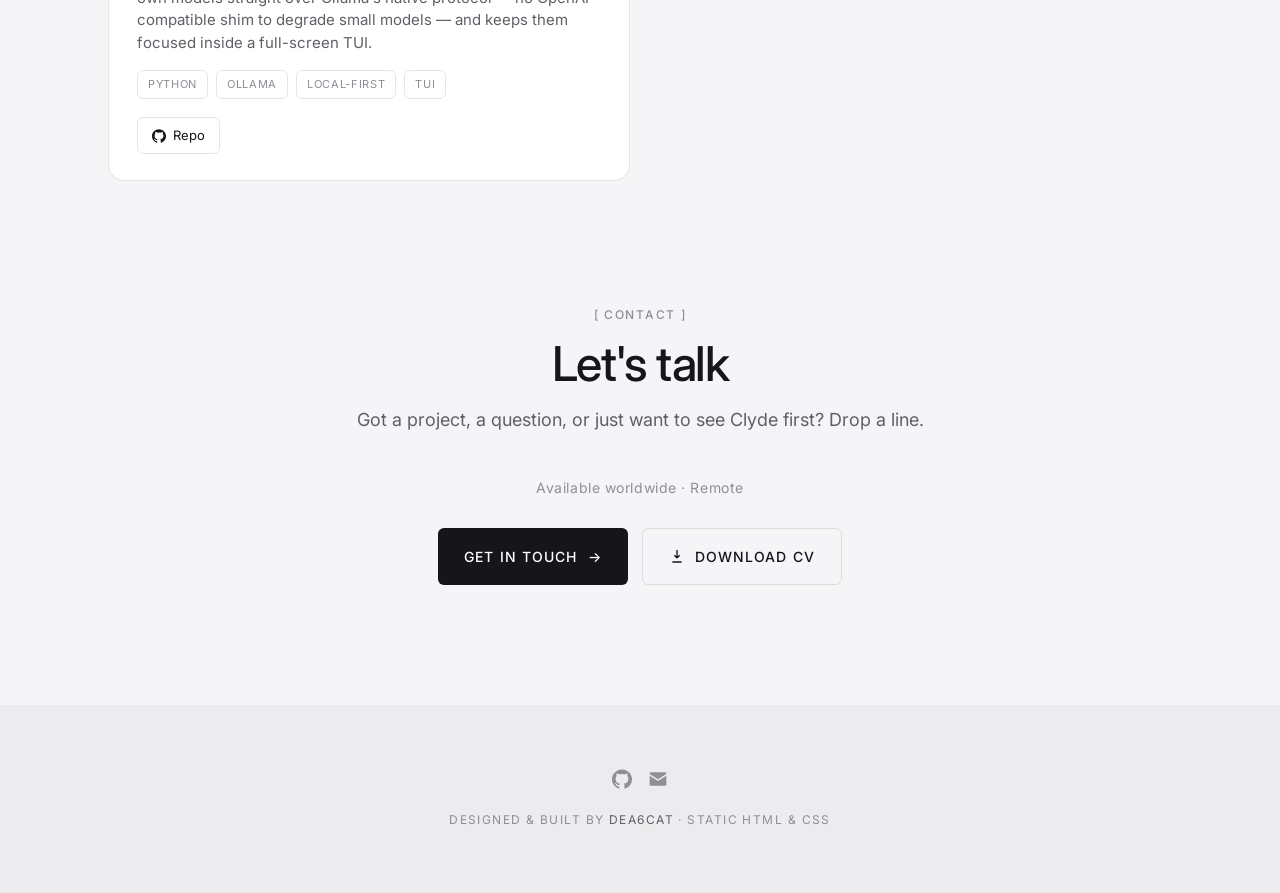
==== commit fa6ea9bd: "Portfolio: split React Native + TypeScript into their own group (independent, intermediate)" ====
--- a/index.html
+++ b/index.html
@@ -62,6 +62,11 @@
             <span class="chip"><span class="chip__glyph"></span>Flutter</span>
             <span class="chip"><span class="chip__glyph"></span>Dart</span>
             <span class="chip"><span class="chip__glyph"></span>BLoC</span>
+          </div>
+        </div>
+        <div class="skills-group reveal">
+          <p class="skills__label" data-i18n="tkCross">React Native and TypeScript — picked up on my own, intermediate level</p>
+          <div class="skills">
             <span class="chip"><span class="chip__glyph"></span>React Native</span>
             <span class="chip"><span class="chip__glyph"></span>TypeScript</span>
           </div>
@@ -241,6 +246,7 @@
         heroSub: "I build applications from the ground up — leading Flutter/Dart products from architecture to launch, and researching whatever tech gets them there. Right now I'm building ClydeCLI, a coding-agent harness for the terminal.",
         skillsKicker: "Toolkit", skillsTitle: "What I build with",
         tkMobile: "Banking apps in production — architected, shipped and maintained end to end",
+        tkCross: "React Native and TypeScript — picked up on my own, intermediate level",
         tkData: "Backends and data layers behind those apps; Python doubles as my open-source language",
         tkAI: "ClydeCLI, 2B and A2 — local-first, privacy-first AI that runs on your machine, not the cloud",
         tkShip: "Store releases handled end to end, with an OWASP MASVS-based lint suite behind them",
@@ -285,6 +291,7 @@
         heroSub: "Construyo aplicaciones desde cero — llevando productos en Flutter/Dart de la arquitectura al lanzamiento, e investigando la tecnología que los hace posibles. Ahora mismo estoy construyendo ClydeCLI, un harness de agentes de código para la terminal.",
         skillsKicker: "Herramientas", skillsTitle: "Con qué construyo",
         tkMobile: "Apps bancarias en producción — arquitectura, lanzamiento y mantenimiento de punta a punta",
+        tkCross: "React Native y TypeScript — aprendidos por mi cuenta, nivel intermedio",
         tkData: "Backends y capas de datos detrás de esas apps; Python también es mi lenguaje de código abierto",
         tkAI: "ClydeCLI, 2B y A2 — IA local-first y privada, corre en tu máquina, no en la nube",
         tkShip: "Lanzamientos en tiendas gestionados de punta a punta, con una suite de lint basada en OWASP MASVS",
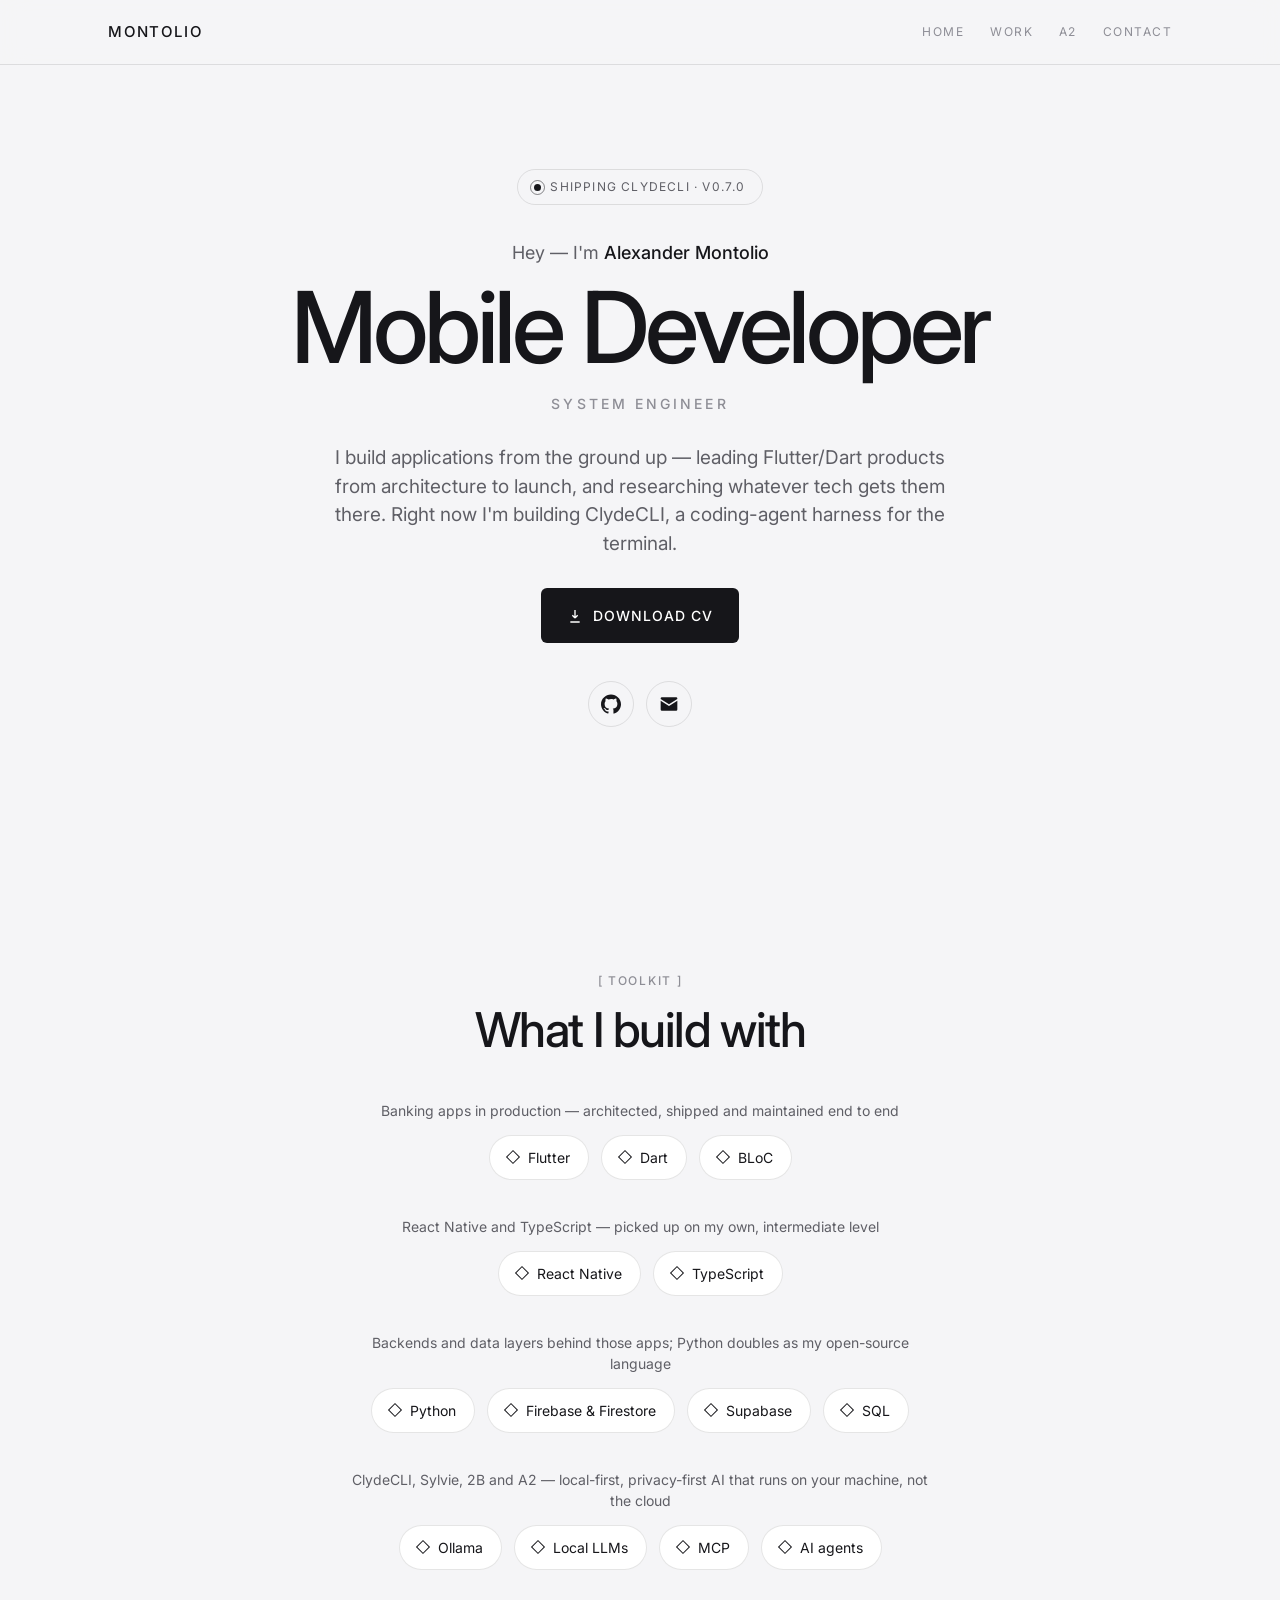
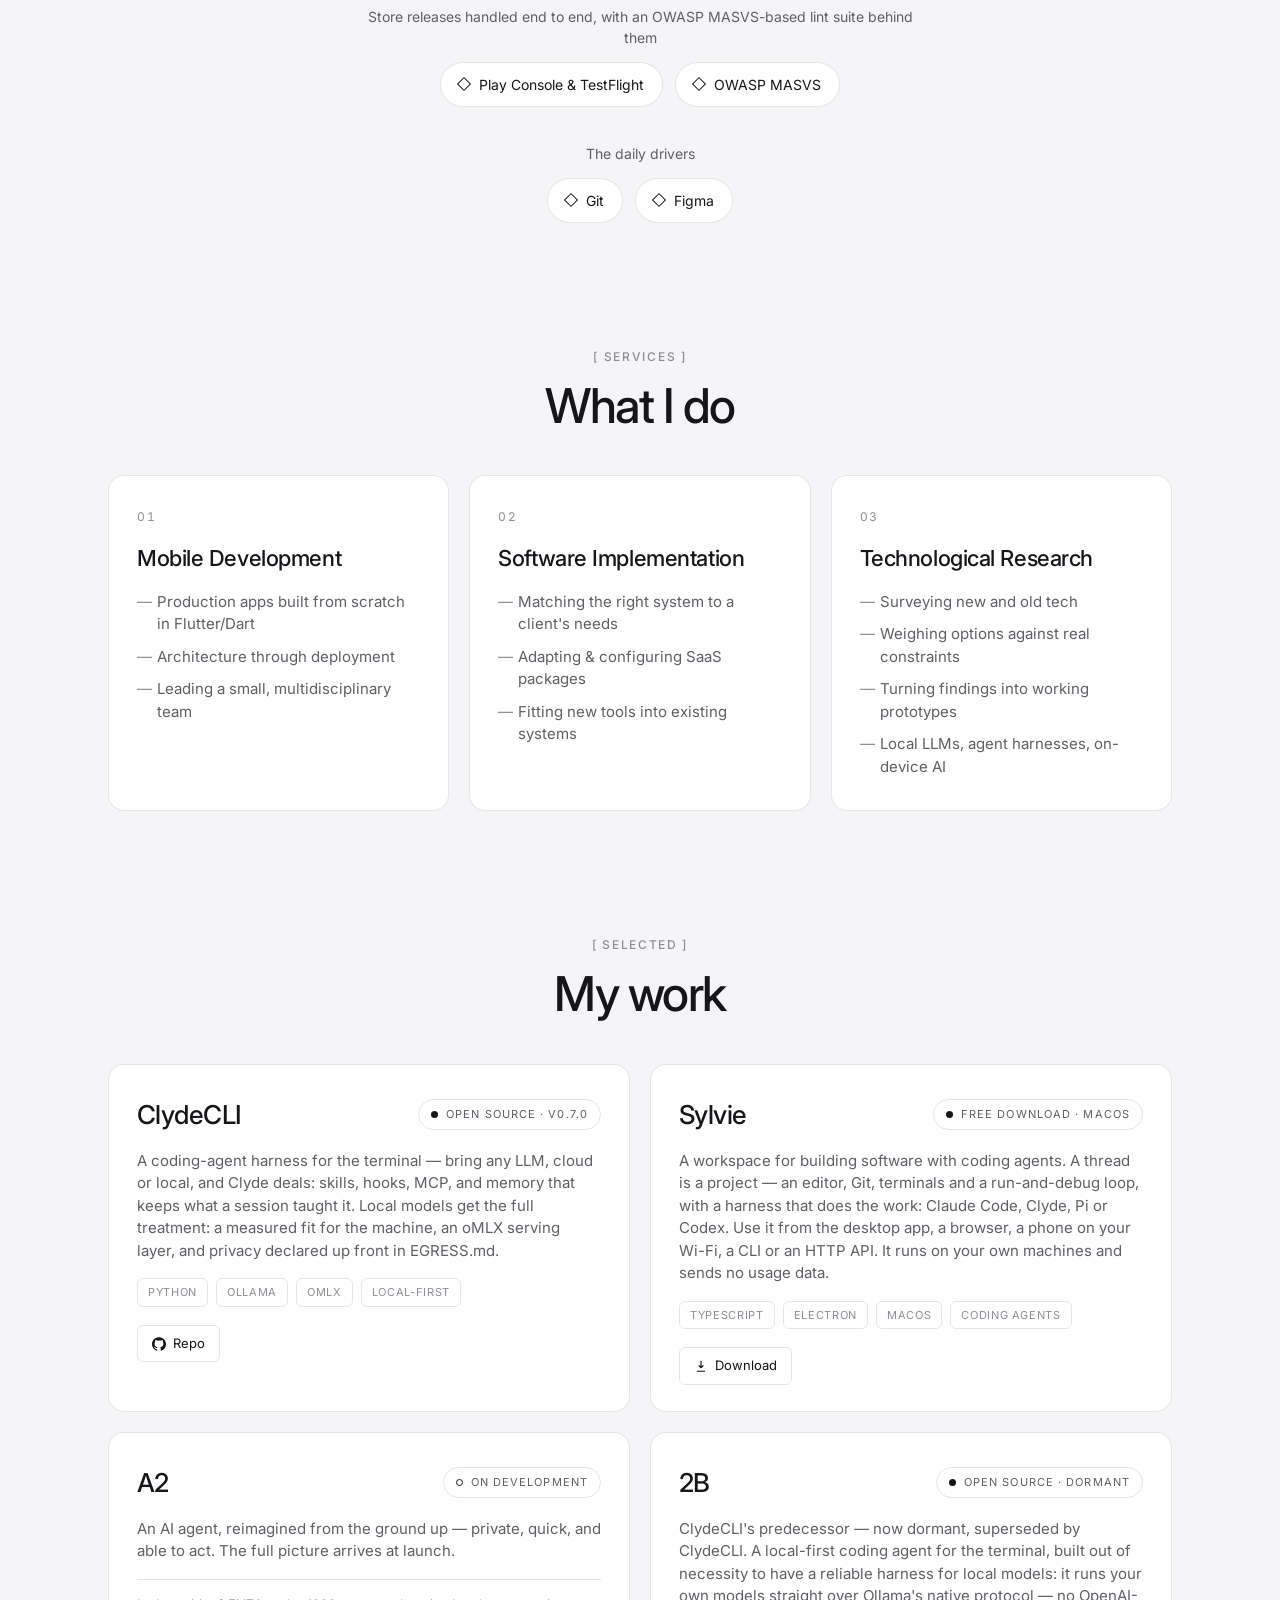
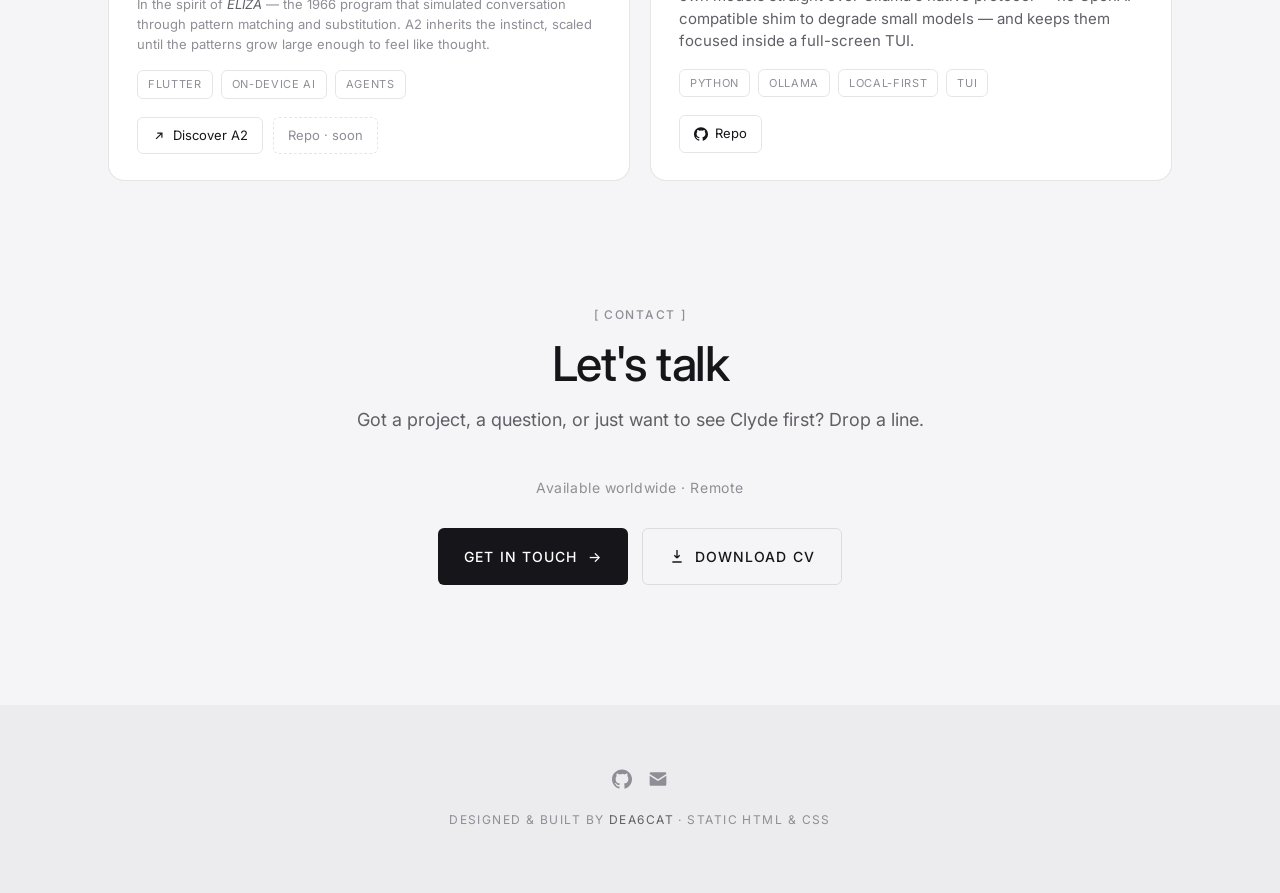
==== commit 895da3d1: "Add Sylvie to the portfolio: project card, download link, toolkit mention" ====
--- a/index.html
+++ b/index.html
@@ -81,7 +81,7 @@
           </div>
         </div>
         <div class="skills-group reveal">
-          <p class="skills__label" data-i18n="tkAI">ClydeCLI, 2B and A2 — local-first, privacy-first AI that runs on your machine, not the cloud</p>
+          <p class="skills__label" data-i18n="tkAI">ClydeCLI, Sylvie, 2B and A2 — local-first, privacy-first AI that runs on your machine, not the cloud</p>
           <div class="skills">
             <span class="chip"><span class="chip__glyph"></span>Ollama</span>
             <span class="chip"><span class="chip__glyph"></span>Local LLMs</span>
@@ -165,6 +165,17 @@
           <div class="tags"><span class="tag">Python</span><span class="tag">Ollama</span><span class="tag">oMLX</span><span class="tag">Local-first</span></div>
           <div class="project__links">
             <a class="mini-link" href="https://github.com/dea6cat/ClydeCLI"><svg viewBox="0 0 24 24" fill="currentColor"><path d="M12 .5C5.37.5 0 5.78 0 12.29c0 5.2 3.44 9.6 8.21 11.16.6.11.82-.25.82-.56 0-.28-.01-1.02-.02-2-3.34.71-4.04-1.58-4.04-1.58-.55-1.37-1.34-1.74-1.34-1.74-1.09-.73.08-.72.08-.72 1.2.08 1.84 1.21 1.84 1.21 1.07 1.8 2.81 1.28 3.5.98.11-.76.42-1.28.76-1.57-2.67-.3-5.47-1.31-5.47-5.83 0-1.29.47-2.34 1.24-3.17-.13-.3-.54-1.52.12-3.16 0 0 1.01-.32 3.3 1.21a11.6 11.6 0 0 1 3-.4c1.02 0 2.05.13 3 .4 2.28-1.53 3.29-1.21 3.29-1.21.66 1.64.25 2.86.12 3.16.77.83 1.24 1.88 1.24 3.17 0 4.53-2.81 5.53-5.49 5.82.43.37.81 1.1.81 2.22 0 1.6-.01 2.89-.01 3.28 0 .31.21.69.83.57C20.57 21.88 24 17.48 24 12.29 24 5.78 18.63.5 12 .5Z"/></svg>Repo</a>
+          </div>
+        </article>
+        <article class="project reveal">
+          <div class="project__top">
+            <h3 class="project__title">Sylvie</h3>
+            <span class="status status--live"><span class="status__dot"></span><span data-i18n="sylvieStatus">Free download · macOS</span></span>
+          </div>
+          <p class="project__body" data-i18n="sylvieBody">A workspace for building software with coding agents. A thread is a project — an editor, Git, terminals and a run-and-debug loop, with a harness that does the work: Claude Code, Clyde, Pi or Codex. Use it from the desktop app, a browser, a phone on your Wi-Fi, a CLI or an HTTP API. It runs on your own machines and sends no usage data.</p>
+          <div class="tags"><span class="tag">TypeScript</span><span class="tag">Electron</span><span class="tag">macOS</span><span class="tag">Coding agents</span></div>
+          <div class="project__links">
+            <a class="mini-link" href="https://github.com/dea6cat/Sylvie-releases/releases/latest"><svg viewBox="0 0 24 24" fill="none" stroke="currentColor" stroke-width="2" aria-hidden="true"><path d="M12 3v12m0 0 4-4m-4 4-4-4M5 21h14"/></svg><span data-i18n="sylvieLink">Download</span></a>
           </div>
         </article>
         <article class="project reveal">
@@ -248,7 +259,7 @@
         tkMobile: "Banking apps in production — architected, shipped and maintained end to end",
         tkCross: "React Native and TypeScript — picked up on my own, intermediate level",
         tkData: "Backends and data layers behind those apps; Python doubles as my open-source language",
-        tkAI: "ClydeCLI, 2B and A2 — local-first, privacy-first AI that runs on your machine, not the cloud",
+        tkAI: "ClydeCLI, Sylvie, 2B and A2 — local-first, privacy-first AI that runs on your machine, not the cloud",
         tkShip: "Store releases handled end to end, with an OWASP MASVS-based lint suite behind them",
         tkTools: "The daily drivers",
         servicesKicker: "Services", servicesTitle: "What I do",
@@ -271,6 +282,8 @@
         a2Note: "In the spirit of <em>ELIZA</em> — the 1966 program that simulated conversation through pattern matching and substitution. A2 inherits the instinct, scaled until the patterns grow large enough to feel like thought.",
         a2Tag2: "On-device AI", a2Tag3: "Agents",
         a2Link: "Discover A2", a2Repo: "Repo · soon",
+        sylvieStatus: "Free download · macOS", sylvieLink: "Download",
+        sylvieBody: "A workspace for building software with coding agents. A thread is a project — an editor, Git, terminals and a run-and-debug loop, with a harness that does the work: Claude Code, Clyde, Pi or Codex. Use it from the desktop app, a browser, a phone on your Wi-Fi, a CLI or an HTTP API. It runs on your own machines and sends no usage data.",
         clydeStatus: "Open source · v0.7.0",
         clydeBody: "A coding-agent harness for the terminal — bring any LLM, cloud or local, and Clyde deals: skills, hooks, MCP, and memory that keeps what a session taught it. Local models get the full treatment: a measured fit for the machine, an oMLX serving layer, and privacy declared up front in EGRESS.md.",
         b2Status: "Open source · dormant",
@@ -293,7 +306,7 @@
         tkMobile: "Apps bancarias en producción — arquitectura, lanzamiento y mantenimiento de punta a punta",
         tkCross: "React Native y TypeScript — aprendidos por mi cuenta, nivel intermedio",
         tkData: "Backends y capas de datos detrás de esas apps; Python también es mi lenguaje de código abierto",
-        tkAI: "ClydeCLI, 2B y A2 — IA local-first y privada, corre en tu máquina, no en la nube",
+        tkAI: "ClydeCLI, Sylvie, 2B y A2 — IA local-first y privada, corre en tu máquina, no en la nube",
         tkShip: "Lanzamientos en tiendas gestionados de punta a punta, con una suite de lint basada en OWASP MASVS",
         tkTools: "Los de uso diario",
         servicesKicker: "Servicios", servicesTitle: "Qué hago",
@@ -316,6 +329,8 @@
         a2Note: "En el espíritu de <em>ELIZA</em> — el programa de 1966 que simulaba conversación mediante coincidencia de patrones y sustitución. A2 hereda ese instinto, escalado hasta que los patrones crecen lo suficiente como para sentirse como pensamiento.",
         a2Tag2: "IA en dispositivo", a2Tag3: "Agentes",
         a2Link: "Descubrir A2", a2Repo: "Repo · pronto",
+        sylvieStatus: "Descarga gratuita · macOS", sylvieLink: "Descargar",
+        sylvieBody: "Un espacio de trabajo para construir software con agentes de código. Un hilo es un proyecto — editor, Git, terminales y un ciclo de ejecución y depuración, con un harness que hace el trabajo: Claude Code, Clyde, Pi o Codex. Úsalo desde la app de escritorio, un navegador, el teléfono en tu Wi-Fi, una CLI o una API HTTP. Corre en tus propias máquinas y no envía datos de uso.",
         clydeStatus: "Código abierto · v0.7.0",
         clydeBody: "Un harness de agentes de código para la terminal — trae cualquier LLM, de nube o local, y Clyde se encarga: skills, hooks, MCP y memoria que conserva lo que cada sesión le enseñó. Los modelos locales reciben el trato completo: encaje medido para la máquina, una capa de serving con oMLX, y privacidad declarada por adelantado en EGRESS.md.",
         b2Status: "Código abierto · inactivo",
